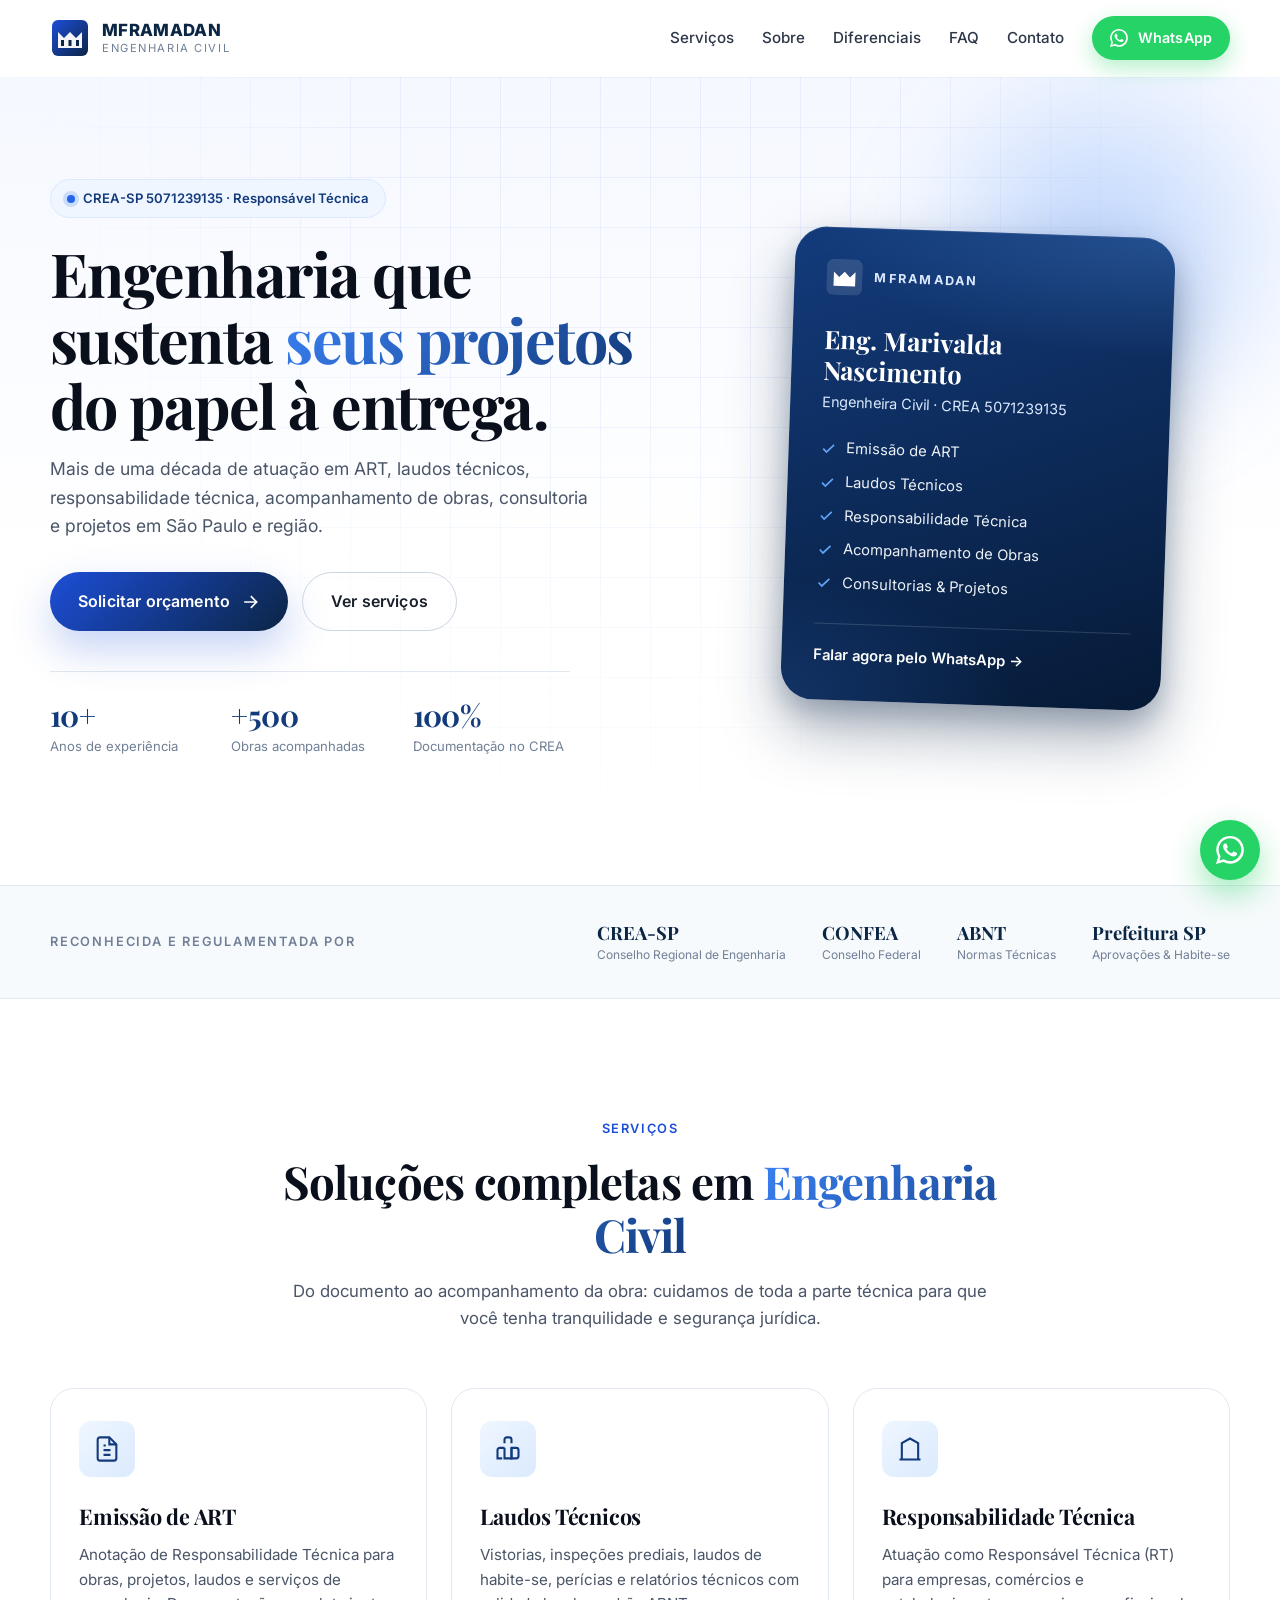
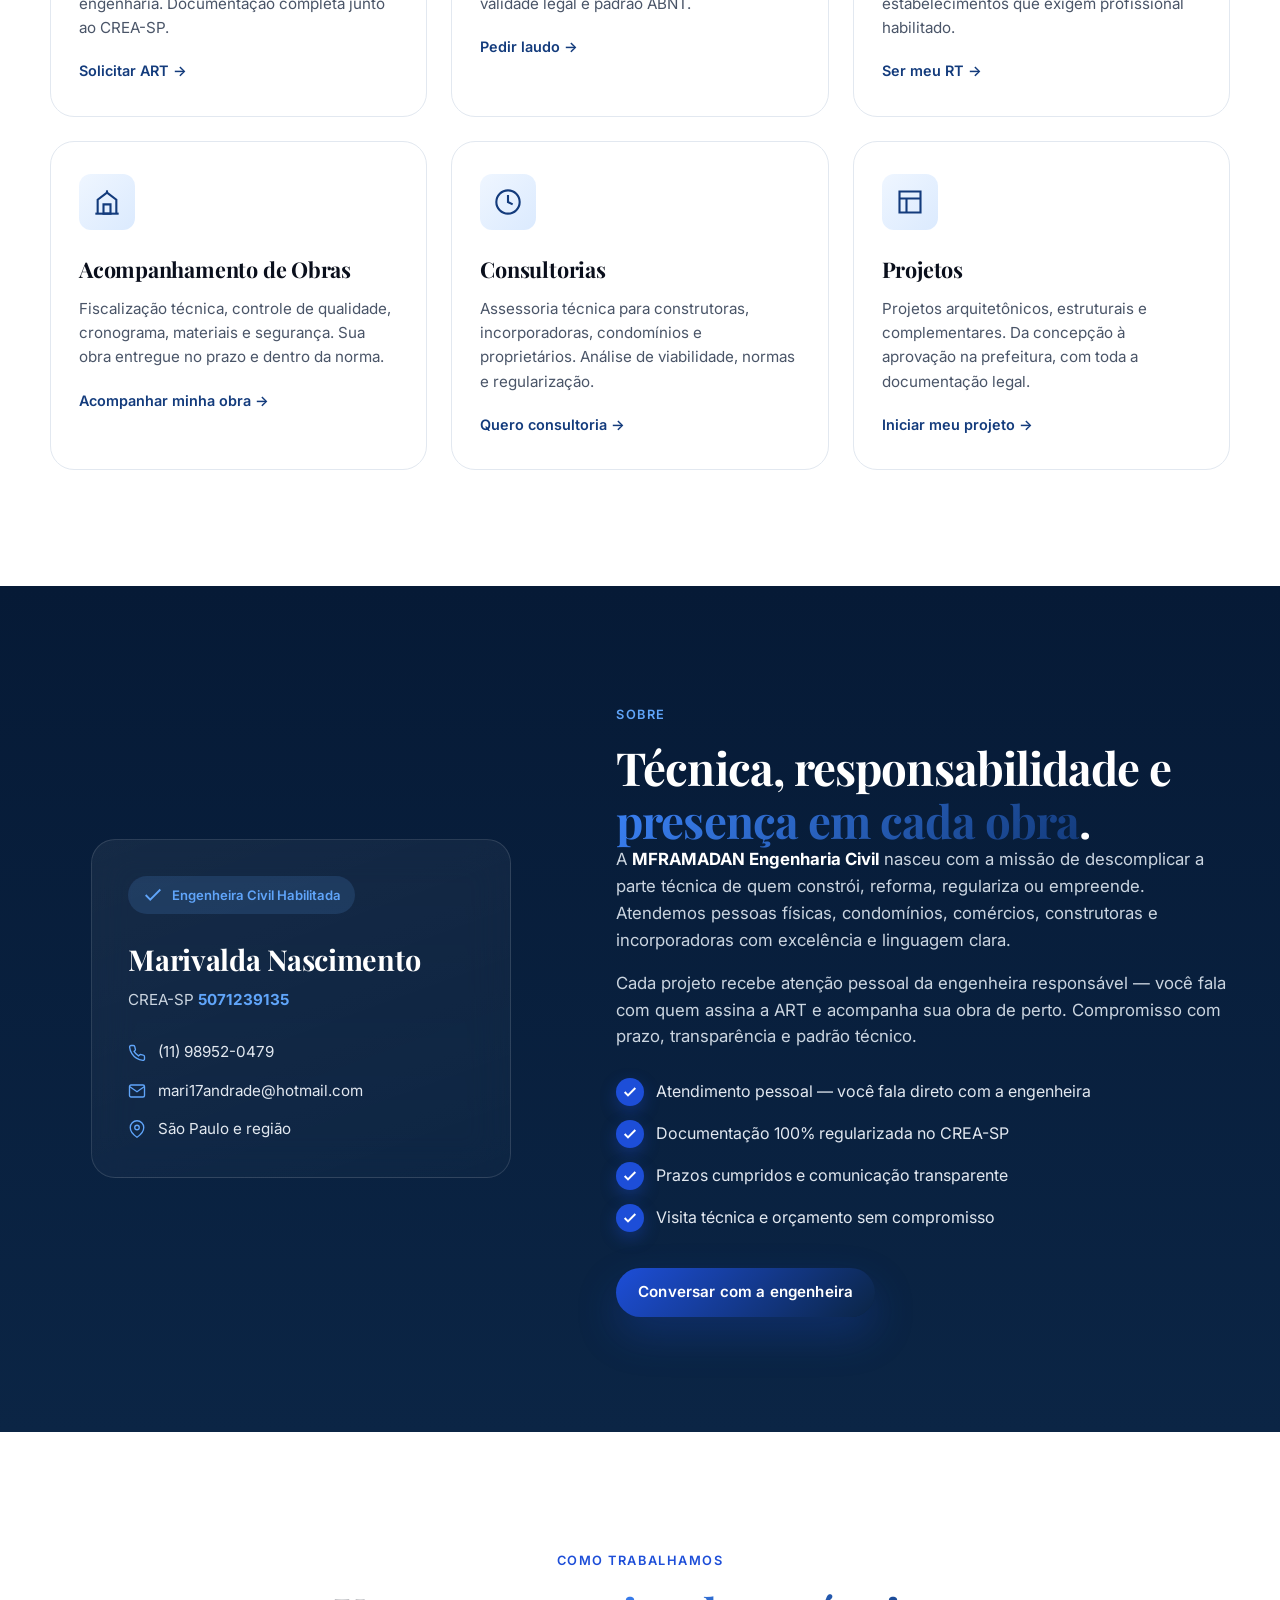
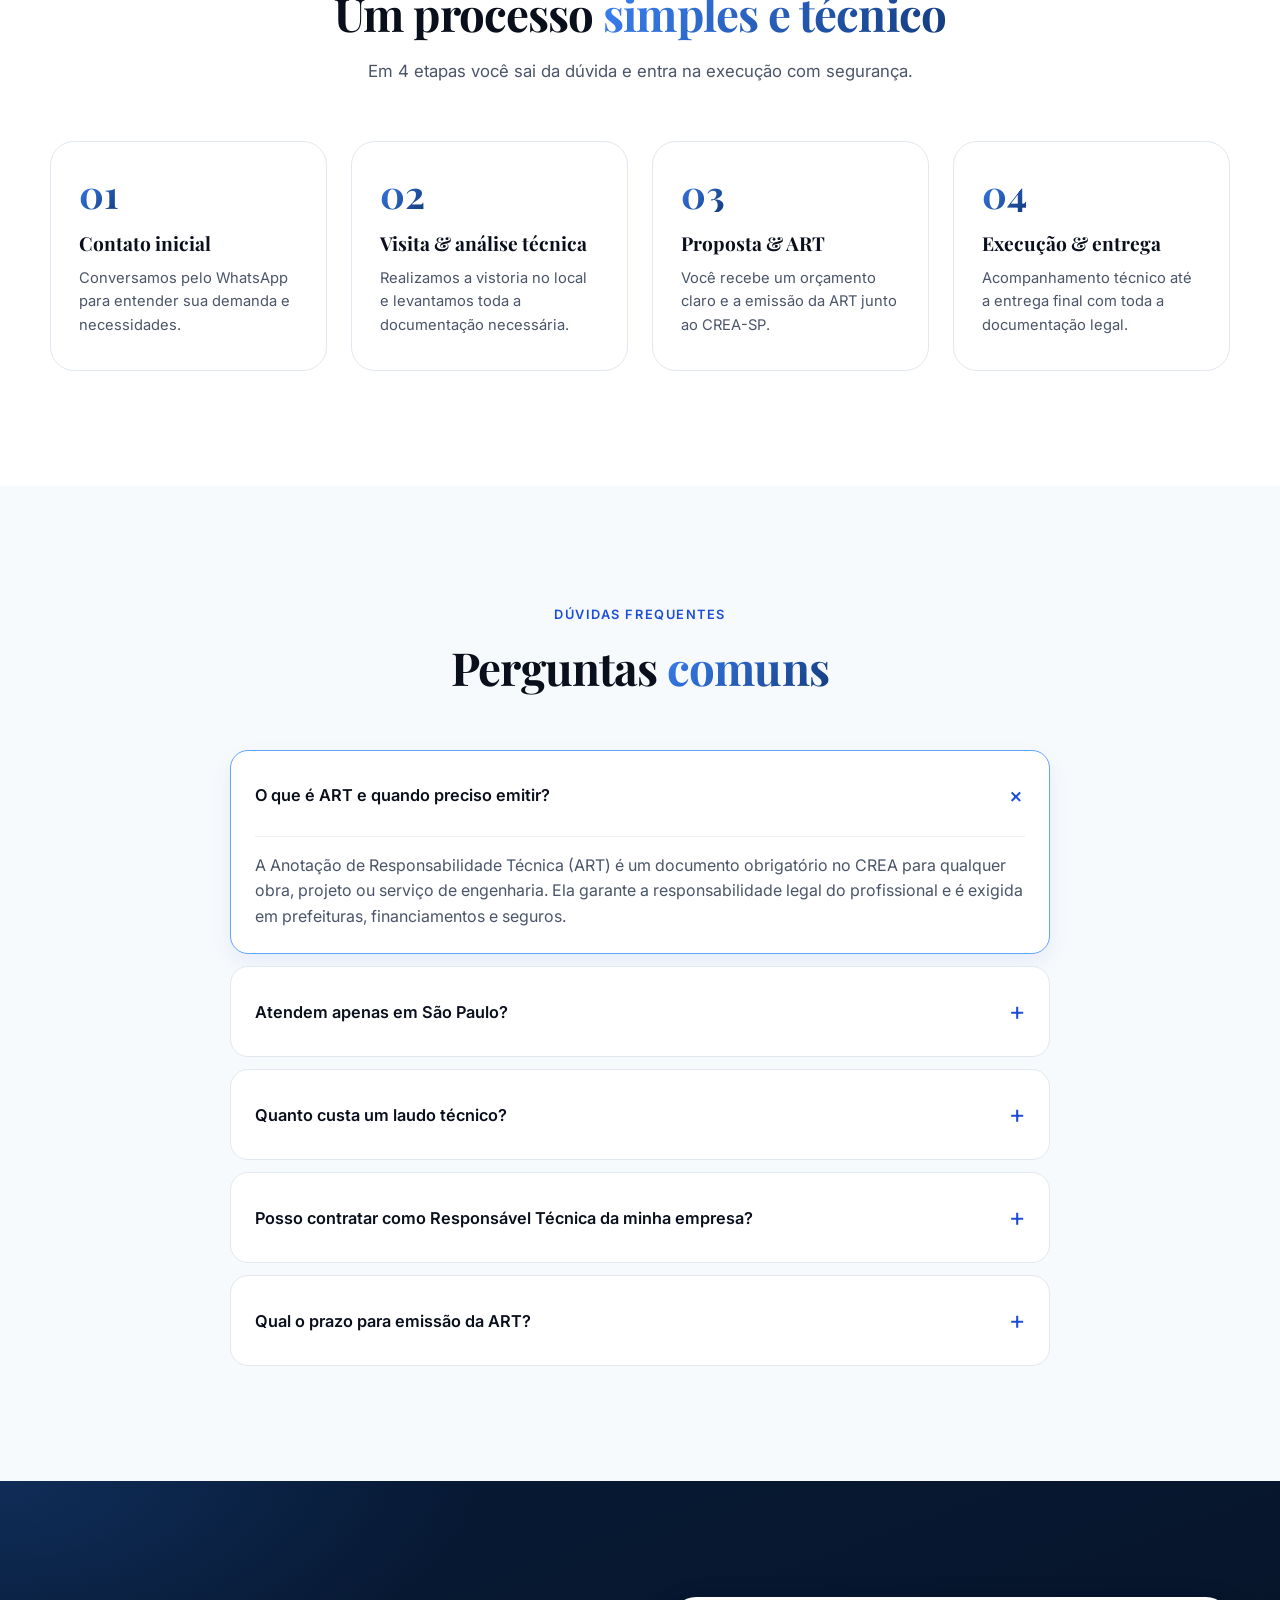
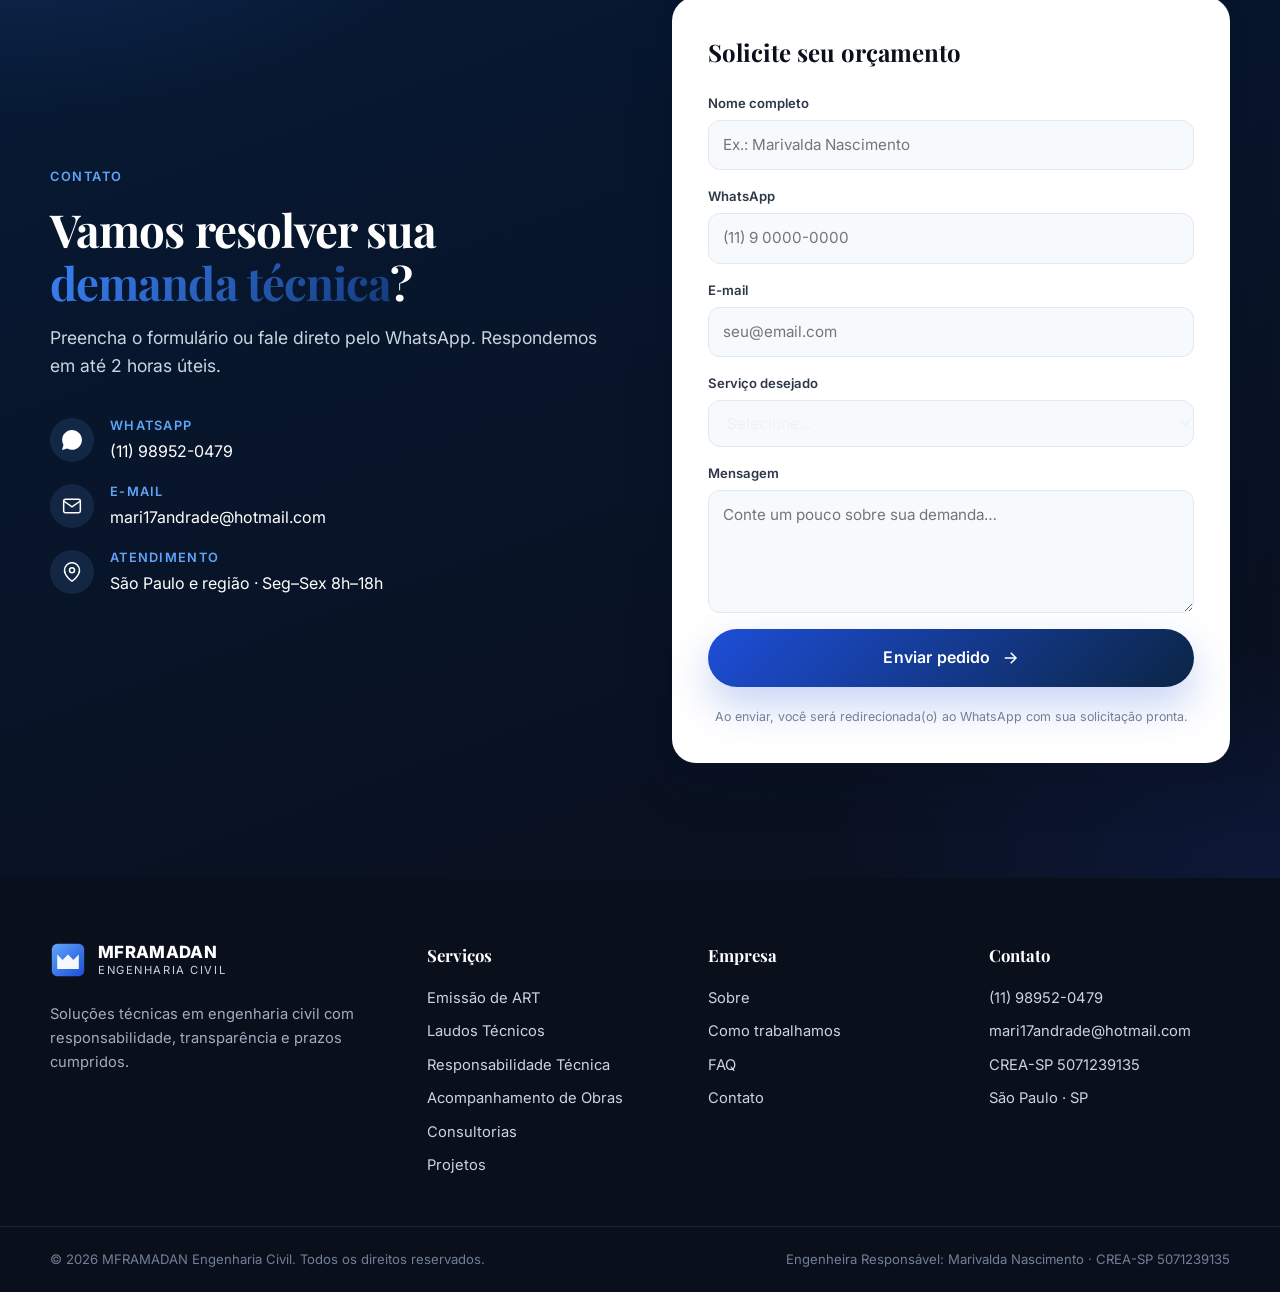
==== index.html @ 24914a8d "feat: landing page MFRAMADAN Engenharia Civil Landing page profissional one-page para Eng. Marivalda" ====
<!DOCTYPE html>
<html lang="pt-BR">
<head>
  <meta charset="UTF-8" />
  <meta name="viewport" content="width=device-width, initial-scale=1.0" />
  <meta name="theme-color" content="#0b2545" />
  <meta name="description" content="MFRAMADAN Engenharia Civil — Eng. Marivalda Nascimento (CREA 5071239135). ART, Laudos Técnicos, Responsabilidade Técnica, Acompanhamento de Obras, Consultorias e Projetos em São Paulo." />
  <meta name="keywords" content="engenharia civil, ART, laudo técnico, responsável técnico, acompanhamento de obras, consultoria, projetos, São Paulo" />
  <meta name="author" content="MFRAMADAN Engenharia Civil" />

  <!-- Open Graph -->
  <meta property="og:type" content="website" />
  <meta property="og:title" content="MFRAMADAN Engenharia Civil — Soluções técnicas para sua obra" />
  <meta property="og:description" content="ART, Laudos, Responsabilidade Técnica, Acompanhamento de Obras, Consultorias e Projetos. Mais de 10 anos de experiência." />
  <meta property="og:locale" content="pt_BR" />

  <title>MFRAMADAN Engenharia Civil — ART, Laudos e Projetos | Eng. Marivalda Nascimento</title>

  <link rel="preconnect" href="https://fonts.googleapis.com" />
  <link rel="preconnect" href="https://fonts.gstatic.com" crossorigin />
  <link href="https://fonts.googleapis.com/css2?family=Inter:wght@300;400;500;600;700;800&family=Playfair+Display:wght@600;700;800&display=swap" rel="stylesheet" />

  <link rel="stylesheet" href="css/styles.css" />
  <link rel="icon" type="image/svg+xml" href="assets/favicon.svg" />
</head>
<body>

  <!-- ====== HEADER ====== -->
  <header class="header" id="header">
    <div class="container header__inner">
      <a href="#home" class="logo" aria-label="MFRAMADAN Engenharia Civil">
        <svg class="logo__mark" width="40" height="40" viewBox="0 0 40 40" aria-hidden="true">
          <rect x="2" y="2" width="36" height="36" rx="6" fill="url(#g1)"/>
          <path d="M8 30 V14 L14 20 L20 14 L26 20 L32 14 V30 Z" fill="#fff" opacity=".95"/>
          <rect x="11" y="22" width="3" height="6" fill="#0b2545"/>
          <rect x="18.5" y="22" width="3" height="6" fill="#0b2545"/>
          <rect x="26" y="22" width="3" height="6" fill="#0b2545"/>
          <defs>
            <linearGradient id="g1" x1="0" y1="0" x2="1" y2="1">
              <stop offset="0%" stop-color="#1d4ed8"/>
              <stop offset="100%" stop-color="#0b2545"/>
            </linearGradient>
          </defs>
        </svg>
        <span class="logo__text">
          <strong>MFRAMADAN</strong>
          <small>Engenharia Civil</small>
        </span>
      </a>

      <nav class="nav" id="nav">
        <ul class="nav__list">
          <li><a href="#servicos">Serviços</a></li>
          <li><a href="#sobre">Sobre</a></li>
          <li><a href="#diferenciais">Diferenciais</a></li>
          <li><a href="#faq">FAQ</a></li>
          <li><a href="#contato">Contato</a></li>
        </ul>
        <a href="https://wa.me/5511989520479?text=Olá,%20vim%20pelo%20site%20e%20gostaria%20de%20um%20orçamento."
           target="_blank" rel="noopener" class="btn btn--primary nav__cta">
          <svg width="18" height="18" viewBox="0 0 24 24" fill="currentColor" aria-hidden="true"><path d="M20.52 3.48A11.93 11.93 0 0 0 12.04 0C5.5 0 .2 5.3.2 11.85a11.8 11.8 0 0 0 1.59 5.95L0 24l6.36-1.66a11.86 11.86 0 0 0 5.68 1.44h.01c6.55 0 11.85-5.3 11.85-11.85 0-3.17-1.23-6.15-3.38-8.45ZM12.05 21.5h-.01a9.66 9.66 0 0 1-4.93-1.36l-.35-.21-3.77.99 1.01-3.68-.23-.38a9.65 9.65 0 0 1-1.48-5.16c0-5.34 4.34-9.68 9.69-9.68 2.59 0 5.02 1.01 6.85 2.84a9.62 9.62 0 0 1 2.83 6.85c0 5.34-4.34 9.69-9.61 9.79Zm5.31-7.27c-.29-.15-1.72-.85-1.99-.95-.27-.1-.46-.15-.66.15s-.76.95-.93 1.15c-.17.2-.34.22-.63.07-.29-.15-1.23-.45-2.34-1.44-.86-.77-1.45-1.72-1.62-2.01-.17-.29-.02-.45.13-.6.13-.13.29-.34.44-.51.15-.17.2-.29.29-.49.1-.2.05-.37-.02-.52-.07-.15-.66-1.59-.9-2.18-.24-.57-.48-.5-.66-.51l-.56-.01c-.2 0-.52.07-.79.37-.27.29-1.03 1-1.03 2.45 0 1.44 1.06 2.83 1.21 3.03.15.2 2.08 3.18 5.04 4.46.7.3 1.25.48 1.68.62.71.22 1.35.19 1.86.12.57-.08 1.72-.7 1.96-1.38.24-.68.24-1.26.17-1.38-.07-.12-.27-.2-.56-.34Z"/></svg>
          WhatsApp
        </a>
      </nav>

      <button class="nav__toggle" id="navToggle" aria-label="Abrir menu" aria-expanded="false">
        <span></span><span></span><span></span>
      </button>
    </div>
  </header>

  <!-- ====== HERO ====== -->
  <section class="hero" id="home">
    <div class="hero__bg" aria-hidden="true">
      <div class="hero__grid"></div>
      <div class="hero__glow"></div>
    </div>
    <div class="container hero__inner">
      <div class="hero__content reveal">
        <span class="badge">
          <span class="badge__dot"></span>
          CREA-SP 5071239135 · Responsável Técnica
        </span>
        <h1 class="hero__title">
          Engenharia que sustenta <span class="text-gradient">seus projetos</span> do papel à entrega.
        </h1>
        <p class="hero__subtitle">
          Mais de uma década de atuação em ART, laudos técnicos, responsabilidade técnica,
          acompanhamento de obras, consultoria e projetos em São Paulo e região.
        </p>

        <div class="hero__cta">
          <a href="#contato" class="btn btn--primary btn--lg">
            Solicitar orçamento
            <svg width="20" height="20" viewBox="0 0 24 24" fill="none" stroke="currentColor" stroke-width="2" aria-hidden="true"><path d="M5 12h14M13 5l7 7-7 7"/></svg>
          </a>
          <a href="#servicos" class="btn btn--ghost btn--lg">Ver serviços</a>
        </div>

        <ul class="hero__stats">
          <li>
            <strong>10+</strong>
            <span>Anos de experiência</span>
          </li>
          <li>
            <strong>+500</strong>
            <span>Obras acompanhadas</span>
          </li>
          <li>
            <strong>100%</strong>
            <span>Documentação no CREA</span>
          </li>
        </ul>
      </div>

      <aside class="hero__card reveal">
        <div class="card-3d">
          <div class="card-3d__top">
            <svg width="36" height="36" viewBox="0 0 40 40" aria-hidden="true">
              <rect width="40" height="40" rx="8" fill="#fff" opacity=".12"/>
              <path d="M8 30 V14 L14 20 L20 14 L26 20 L32 14 V30 Z" fill="#fff"/>
            </svg>
            <span>MFRAMADAN</span>
          </div>
          <h3>Eng. Marivalda Nascimento</h3>
          <p class="card-3d__role">Engenheira Civil · CREA 5071239135</p>

          <ul class="card-3d__list">
            <li><svg width="16" height="16" viewBox="0 0 24 24" fill="none" stroke="currentColor" stroke-width="2.5"><path d="M20 6 9 17l-5-5"/></svg> Emissão de ART</li>
            <li><svg width="16" height="16" viewBox="0 0 24 24" fill="none" stroke="currentColor" stroke-width="2.5"><path d="M20 6 9 17l-5-5"/></svg> Laudos Técnicos</li>
            <li><svg width="16" height="16" viewBox="0 0 24 24" fill="none" stroke="currentColor" stroke-width="2.5"><path d="M20 6 9 17l-5-5"/></svg> Responsabilidade Técnica</li>
            <li><svg width="16" height="16" viewBox="0 0 24 24" fill="none" stroke="currentColor" stroke-width="2.5"><path d="M20 6 9 17l-5-5"/></svg> Acompanhamento de Obras</li>
            <li><svg width="16" height="16" viewBox="0 0 24 24" fill="none" stroke="currentColor" stroke-width="2.5"><path d="M20 6 9 17l-5-5"/></svg> Consultorias & Projetos</li>
          </ul>

          <a href="https://wa.me/5511989520479?text=Olá,%20vim%20pelo%20site%20e%20gostaria%20de%20um%20orçamento."
             target="_blank" rel="noopener" class="card-3d__cta">
            Falar agora pelo WhatsApp →
          </a>
        </div>
      </aside>
    </div>
  </section>

  <!-- ====== TRUSTBAR ====== -->
  <section class="trustbar">
    <div class="container trustbar__inner">
      <p class="trustbar__label">Reconhecida e regulamentada por</p>
      <ul class="trustbar__list">
        <li><strong>CREA-SP</strong><span>Conselho Regional de Engenharia</span></li>
        <li><strong>CONFEA</strong><span>Conselho Federal</span></li>
        <li><strong>ABNT</strong><span>Normas Técnicas</span></li>
        <li><strong>Prefeitura SP</strong><span>Aprovações & Habite-se</span></li>
      </ul>
    </div>
  </section>

  <!-- ====== SERVIÇOS ====== -->
  <section class="section" id="servicos">
    <div class="container">
      <header class="section__head reveal">
        <span class="eyebrow">Serviços</span>
        <h2 class="section__title">Soluções completas em <span class="text-gradient">Engenharia Civil</span></h2>
        <p class="section__lead">
          Do documento ao acompanhamento da obra: cuidamos de toda a parte técnica
          para que você tenha tranquilidade e segurança jurídica.
        </p>
      </header>

      <div class="services">

        <article class="service reveal">
          <div class="service__icon">
            <svg width="28" height="28" viewBox="0 0 24 24" fill="none" stroke="currentColor" stroke-width="1.8">
              <path d="M14 2H6a2 2 0 0 0-2 2v16a2 2 0 0 0 2 2h12a2 2 0 0 0 2-2V8z"/>
              <path d="M14 2v6h6"/>
              <path d="M9 13h6M9 17h6M9 9h2"/>
            </svg>
          </div>
          <h3>Emissão de ART</h3>
          <p>Anotação de Responsabilidade Técnica para obras, projetos, laudos e serviços de engenharia. Documentação completa junto ao CREA-SP.</p>
          <a href="#contato" class="service__link">Solicitar ART →</a>
        </article>

        <article class="service reveal">
          <div class="service__icon">
            <svg width="28" height="28" viewBox="0 0 24 24" fill="none" stroke="currentColor" stroke-width="1.8">
              <path d="M9 11H5a2 2 0 0 0-2 2v7h4"/>
              <path d="M19 11h-4v9h4a2 2 0 0 0 2-2v-5a2 2 0 0 0-2-2Z"/>
              <path d="M9 7V4a2 2 0 0 1 2-2h2a2 2 0 0 1 2 2v3"/>
              <path d="M9 11v9h6v-9"/>
            </svg>
          </div>
          <h3>Laudos Técnicos</h3>
          <p>Vistorias, inspeções prediais, laudos de habite-se, perícias e relatórios técnicos com validade legal e padrão ABNT.</p>
          <a href="#contato" class="service__link">Pedir laudo →</a>
        </article>

        <article class="service reveal">
          <div class="service__icon">
            <svg width="28" height="28" viewBox="0 0 24 24" fill="none" stroke="currentColor" stroke-width="1.8">
              <path d="M3 21h18"/>
              <path d="M5 21V7l7-4 7 4v14"/>
              <path d="M9 9h.01M15 9h.01M9 13h.01M15 13h.01M9 17h.01M15 17h.01"/>
            </svg>
          </div>
          <h3>Responsabilidade Técnica</h3>
          <p>Atuação como Responsável Técnica (RT) para empresas, comércios e estabelecimentos que exigem profissional habilitado.</p>
          <a href="#contato" class="service__link">Ser meu RT →</a>
        </article>

        <article class="service reveal">
          <div class="service__icon">
            <svg width="28" height="28" viewBox="0 0 24 24" fill="none" stroke="currentColor" stroke-width="1.8">
              <path d="M2 22h20"/>
              <path d="M4 22V10l8-6 8 6v12"/>
              <path d="M9 14h6v8H9z"/>
              <path d="M12 4V2"/>
            </svg>
          </div>
          <h3>Acompanhamento de Obras</h3>
          <p>Fiscalização técnica, controle de qualidade, cronograma, materiais e segurança. Sua obra entregue no prazo e dentro da norma.</p>
          <a href="#contato" class="service__link">Acompanhar minha obra →</a>
        </article>

        <article class="service reveal">
          <div class="service__icon">
            <svg width="28" height="28" viewBox="0 0 24 24" fill="none" stroke="currentColor" stroke-width="1.8">
              <circle cx="12" cy="12" r="10"/>
              <path d="M12 6v6l4 2"/>
            </svg>
          </div>
          <h3>Consultorias</h3>
          <p>Assessoria técnica para construtoras, incorporadoras, condomínios e proprietários. Análise de viabilidade, normas e regularização.</p>
          <a href="#contato" class="service__link">Quero consultoria →</a>
        </article>

        <article class="service reveal">
          <div class="service__icon">
            <svg width="28" height="28" viewBox="0 0 24 24" fill="none" stroke="currentColor" stroke-width="1.8">
              <path d="M3 3h18v18H3z"/>
              <path d="M3 9h18M9 21V9"/>
            </svg>
          </div>
          <h3>Projetos</h3>
          <p>Projetos arquitetônicos, estruturais e complementares. Da concepção à aprovação na prefeitura, com toda a documentação legal.</p>
          <a href="#contato" class="service__link">Iniciar meu projeto →</a>
        </article>

      </div>
    </div>
  </section>

  <!-- ====== SOBRE ====== -->
  <section class="section section--dark" id="sobre">
    <div class="container about">
      <div class="about__media reveal">
        <div class="about__card">
          <div class="about__badge">
            <svg width="22" height="22" viewBox="0 0 24 24" fill="none" stroke="currentColor" stroke-width="2"><path d="M20 6 9 17l-5-5"/></svg>
            Engenheira Civil Habilitada
          </div>
          <h3 class="about__name">Marivalda Nascimento</h3>
          <p class="about__crea">CREA-SP <strong>5071239135</strong></p>
          <ul class="about__contact">
            <li>
              <svg width="18" height="18" viewBox="0 0 24 24" fill="none" stroke="currentColor" stroke-width="1.8"><path d="M22 16.92v3a2 2 0 0 1-2.18 2 19.79 19.79 0 0 1-8.63-3.07 19.5 19.5 0 0 1-6-6 19.79 19.79 0 0 1-3.07-8.67A2 2 0 0 1 4.11 2h3a2 2 0 0 1 2 1.72c.13.96.36 1.9.7 2.81a2 2 0 0 1-.45 2.11L8.09 9.91a16 16 0 0 0 6 6l1.27-1.27a2 2 0 0 1 2.11-.45c.91.34 1.85.57 2.81.7A2 2 0 0 1 22 16.92Z"/></svg>
              (11) 98952-0479
            </li>
            <li>
              <svg width="18" height="18" viewBox="0 0 24 24" fill="none" stroke="currentColor" stroke-width="1.8"><path d="M4 4h16c1.1 0 2 .9 2 2v12c0 1.1-.9 2-2 2H4c-1.1 0-2-.9-2-2V6c0-1.1.9-2 2-2Z"/><path d="m22 6-10 7L2 6"/></svg>
              mari17andrade@hotmail.com
            </li>
            <li>
              <svg width="18" height="18" viewBox="0 0 24 24" fill="none" stroke="currentColor" stroke-width="1.8"><path d="M21 10c0 7-9 13-9 13s-9-6-9-13a9 9 0 0 1 18 0Z"/><circle cx="12" cy="10" r="3"/></svg>
              São Paulo e região
            </li>
          </ul>
        </div>
      </div>

      <div class="about__content reveal">
        <span class="eyebrow eyebrow--light">Sobre</span>
        <h2 class="section__title section__title--light">
          Técnica, responsabilidade e <span class="text-gradient">presença em cada obra</span>.
        </h2>
        <p>
          A <strong>MFRAMADAN Engenharia Civil</strong> nasceu com a missão de descomplicar a parte técnica
          de quem constrói, reforma, regulariza ou empreende. Atendemos pessoas físicas, condomínios,
          comércios, construtoras e incorporadoras com excelência e linguagem clara.
        </p>
        <p>
          Cada projeto recebe atenção pessoal da engenheira responsável — você fala com quem assina a ART
          e acompanha sua obra de perto. Compromisso com prazo, transparência e padrão técnico.
        </p>

        <ul class="about__benefits">
          <li>
            <span class="check">
              <svg width="16" height="16" viewBox="0 0 24 24" fill="none" stroke="currentColor" stroke-width="3"><path d="M20 6 9 17l-5-5"/></svg>
            </span>
            Atendimento pessoal — você fala direto com a engenheira
          </li>
          <li>
            <span class="check">
              <svg width="16" height="16" viewBox="0 0 24 24" fill="none" stroke="currentColor" stroke-width="3"><path d="M20 6 9 17l-5-5"/></svg>
            </span>
            Documentação 100% regularizada no CREA-SP
          </li>
          <li>
            <span class="check">
              <svg width="16" height="16" viewBox="0 0 24 24" fill="none" stroke="currentColor" stroke-width="3"><path d="M20 6 9 17l-5-5"/></svg>
            </span>
            Prazos cumpridos e comunicação transparente
          </li>
          <li>
            <span class="check">
              <svg width="16" height="16" viewBox="0 0 24 24" fill="none" stroke="currentColor" stroke-width="3"><path d="M20 6 9 17l-5-5"/></svg>
            </span>
            Visita técnica e orçamento sem compromisso
          </li>
        </ul>

        <a href="#contato" class="btn btn--primary">Conversar com a engenheira</a>
      </div>
    </div>
  </section>

  <!-- ====== DIFERENCIAIS / PROCESSO ====== -->
  <section class="section" id="diferenciais">
    <div class="container">
      <header class="section__head reveal">
        <span class="eyebrow">Como trabalhamos</span>
        <h2 class="section__title">Um processo <span class="text-gradient">simples e técnico</span></h2>
        <p class="section__lead">Em 4 etapas você sai da dúvida e entra na execução com segurança.</p>
      </header>

      <ol class="process">
        <li class="process__item reveal">
          <span class="process__num">01</span>
          <h3>Contato inicial</h3>
          <p>Conversamos pelo WhatsApp para entender sua demanda e necessidades.</p>
        </li>
        <li class="process__item reveal">
          <span class="process__num">02</span>
          <h3>Visita & análise técnica</h3>
          <p>Realizamos a vistoria no local e levantamos toda a documentação necessária.</p>
        </li>
        <li class="process__item reveal">
          <span class="process__num">03</span>
          <h3>Proposta & ART</h3>
          <p>Você recebe um orçamento claro e a emissão da ART junto ao CREA-SP.</p>
        </li>
        <li class="process__item reveal">
          <span class="process__num">04</span>
          <h3>Execução & entrega</h3>
          <p>Acompanhamento técnico até a entrega final com toda a documentação legal.</p>
        </li>
      </ol>
    </div>
  </section>

  <!-- ====== FAQ ====== -->
  <section class="section section--soft" id="faq">
    <div class="container faq-wrap">
      <header class="section__head reveal">
        <span class="eyebrow">Dúvidas frequentes</span>
        <h2 class="section__title">Perguntas <span class="text-gradient">comuns</span></h2>
      </header>

      <div class="faq">
        <details class="faq__item reveal" open>
          <summary>O que é ART e quando preciso emitir?</summary>
          <p>A Anotação de Responsabilidade Técnica (ART) é um documento obrigatório no CREA para qualquer obra, projeto ou serviço de engenharia. Ela garante a responsabilidade legal do profissional e é exigida em prefeituras, financiamentos e seguros.</p>
        </details>
        <details class="faq__item reveal">
          <summary>Atendem apenas em São Paulo?</summary>
          <p>Nosso atendimento principal é em São Paulo e região metropolitana, mas avaliamos demandas em outras cidades do estado. Consulte pelo WhatsApp.</p>
        </details>
        <details class="faq__item reveal">
          <summary>Quanto custa um laudo técnico?</summary>
          <p>O valor varia conforme o tipo de laudo, o imóvel e a urgência. Fazemos visita técnica e enviamos orçamento personalizado sem compromisso.</p>
        </details>
        <details class="faq__item reveal">
          <summary>Posso contratar como Responsável Técnica da minha empresa?</summary>
          <p>Sim. Atuamos como RT para empresas dos ramos exigidos pelo CREA-SP (construção, comércio, manutenção). Entre em contato para verificarmos a compatibilidade com sua atividade.</p>
        </details>
        <details class="faq__item reveal">
          <summary>Qual o prazo para emissão da ART?</summary>
          <p>Após a análise técnica e o aceite da proposta, a ART é emitida normalmente em até 48h úteis.</p>
        </details>
      </div>
    </div>
  </section>

  <!-- ====== CTA / CONTATO ====== -->
  <section class="section section--cta" id="contato">
    <div class="container cta">
      <div class="cta__content reveal">
        <span class="eyebrow eyebrow--light">Contato</span>
        <h2 class="section__title section__title--light">
          Vamos resolver sua <span class="text-gradient">demanda técnica</span>?
        </h2>
        <p class="cta__lead">
          Preencha o formulário ou fale direto pelo WhatsApp. Respondemos em até 2 horas úteis.
        </p>

        <ul class="cta__channels">
          <li>
            <span class="cta__ic"><svg width="20" height="20" viewBox="0 0 24 24" fill="currentColor"><path d="M20.52 3.48A11.93 11.93 0 0 0 12.04 0C5.5 0 .2 5.3.2 11.85a11.8 11.8 0 0 0 1.59 5.95L0 24l6.36-1.66a11.86 11.86 0 0 0 5.68 1.44h.01c6.55 0 11.85-5.3 11.85-11.85 0-3.17-1.23-6.15-3.38-8.45Z"/></svg></span>
            <div><strong>WhatsApp</strong><a href="https://wa.me/5511989520479" target="_blank" rel="noopener">(11) 98952-0479</a></div>
          </li>
          <li>
            <span class="cta__ic"><svg width="20" height="20" viewBox="0 0 24 24" fill="none" stroke="currentColor" stroke-width="1.8"><path d="M4 4h16c1.1 0 2 .9 2 2v12c0 1.1-.9 2-2 2H4c-1.1 0-2-.9-2-2V6c0-1.1.9-2 2-2Z"/><path d="m22 6-10 7L2 6"/></svg></span>
            <div><strong>E-mail</strong><a href="mailto:mari17andrade@hotmail.com">mari17andrade@hotmail.com</a></div>
          </li>
          <li>
            <span class="cta__ic"><svg width="20" height="20" viewBox="0 0 24 24" fill="none" stroke="currentColor" stroke-width="1.8"><path d="M21 10c0 7-9 13-9 13s-9-6-9-13a9 9 0 0 1 18 0Z"/><circle cx="12" cy="10" r="3"/></svg></span>
            <div><strong>Atendimento</strong><span>São Paulo e região · Seg–Sex 8h–18h</span></div>
          </li>
        </ul>
      </div>

      <form class="cta__form reveal" id="contactForm" novalidate>
        <h3>Solicite seu orçamento</h3>

        <label>
          <span>Nome completo</span>
          <input type="text" name="nome" required placeholder="Ex.: Marivalda Nascimento" />
        </label>

        <label>
          <span>WhatsApp</span>
          <input type="tel" name="whatsapp" required placeholder="(11) 9 0000-0000" />
        </label>

        <label>
          <span>E-mail</span>
          <input type="email" name="email" placeholder="seu@email.com" />
        </label>

        <label>
          <span>Serviço desejado</span>
          <select name="servico" required>
            <option value="">Selecione…</option>
            <option>Emissão de ART</option>
            <option>Laudo Técnico</option>
            <option>Responsabilidade Técnica</option>
            <option>Acompanhamento de Obra</option>
            <option>Consultoria</option>
            <option>Projeto</option>
            <option>Outro</option>
          </select>
        </label>

        <label class="full">
          <span>Mensagem</span>
          <textarea name="mensagem" rows="4" placeholder="Conte um pouco sobre sua demanda…"></textarea>
        </label>

        <button type="submit" class="btn btn--primary btn--lg btn--block">
          Enviar pedido
          <svg width="18" height="18" viewBox="0 0 24 24" fill="none" stroke="currentColor" stroke-width="2"><path d="M5 12h14M13 5l7 7-7 7"/></svg>
        </button>
        <p class="cta__form-note">Ao enviar, você será redirecionada(o) ao WhatsApp com sua solicitação pronta.</p>
      </form>
    </div>
  </section>

  <!-- ====== FOOTER ====== -->
  <footer class="footer">
    <div class="container footer__inner">
      <div class="footer__brand">
        <a href="#home" class="logo logo--light">
          <svg class="logo__mark" width="36" height="36" viewBox="0 0 40 40" aria-hidden="true">
            <rect x="2" y="2" width="36" height="36" rx="6" fill="url(#g2)"/>
            <path d="M8 30 V14 L14 20 L20 14 L26 20 L32 14 V30 Z" fill="#fff" opacity=".95"/>
            <defs>
              <linearGradient id="g2" x1="0" y1="0" x2="1" y2="1">
                <stop offset="0%" stop-color="#60a5fa"/>
                <stop offset="100%" stop-color="#1d4ed8"/>
              </linearGradient>
            </defs>
          </svg>
          <span class="logo__text">
            <strong>MFRAMADAN</strong>
            <small>Engenharia Civil</small>
          </span>
        </a>
        <p>Soluções técnicas em engenharia civil com responsabilidade, transparência e prazos cumpridos.</p>
      </div>

      <div class="footer__col">
        <h4>Serviços</h4>
        <ul>
          <li><a href="#servicos">Emissão de ART</a></li>
          <li><a href="#servicos">Laudos Técnicos</a></li>
          <li><a href="#servicos">Responsabilidade Técnica</a></li>
          <li><a href="#servicos">Acompanhamento de Obras</a></li>
          <li><a href="#servicos">Consultorias</a></li>
          <li><a href="#servicos">Projetos</a></li>
        </ul>
      </div>

      <div class="footer__col">
        <h4>Empresa</h4>
        <ul>
          <li><a href="#sobre">Sobre</a></li>
          <li><a href="#diferenciais">Como trabalhamos</a></li>
          <li><a href="#faq">FAQ</a></li>
          <li><a href="#contato">Contato</a></li>
        </ul>
      </div>

      <div class="footer__col">
        <h4>Contato</h4>
        <ul>
          <li><a href="https://wa.me/5511989520479" target="_blank" rel="noopener">(11) 98952-0479</a></li>
          <li><a href="mailto:mari17andrade@hotmail.com">mari17andrade@hotmail.com</a></li>
          <li>CREA-SP 5071239135</li>
          <li>São Paulo · SP</li>
        </ul>
      </div>
    </div>
    <div class="footer__bottom">
      <div class="container">
        <p>© <span id="year"></span> MFRAMADAN Engenharia Civil. Todos os direitos reservados.</p>
        <p>Engenheira Responsável: Marivalda Nascimento · CREA-SP 5071239135</p>
      </div>
    </div>
  </footer>

  <!-- WhatsApp floating -->
  <a href="https://wa.me/5511989520479?text=Olá,%20vim%20pelo%20site%20da%20MFRAMADAN%20e%20gostaria%20de%20um%20orçamento."
     class="wa-float" target="_blank" rel="noopener" aria-label="Falar no WhatsApp">
    <svg width="28" height="28" viewBox="0 0 24 24" fill="currentColor" aria-hidden="true"><path d="M20.52 3.48A11.93 11.93 0 0 0 12.04 0C5.5 0 .2 5.3.2 11.85a11.8 11.8 0 0 0 1.59 5.95L0 24l6.36-1.66a11.86 11.86 0 0 0 5.68 1.44h.01c6.55 0 11.85-5.3 11.85-11.85 0-3.17-1.23-6.15-3.38-8.45ZM12.05 21.5h-.01a9.66 9.66 0 0 1-4.93-1.36l-.35-.21-3.77.99 1.01-3.68-.23-.38a9.65 9.65 0 0 1-1.48-5.16c0-5.34 4.34-9.68 9.69-9.68 2.59 0 5.02 1.01 6.85 2.84a9.62 9.62 0 0 1 2.83 6.85c0 5.34-4.34 9.69-9.61 9.79Zm5.31-7.27c-.29-.15-1.72-.85-1.99-.95-.27-.1-.46-.15-.66.15s-.76.95-.93 1.15c-.17.2-.34.22-.63.07-.29-.15-1.23-.45-2.34-1.44-.86-.77-1.45-1.72-1.62-2.01-.17-.29-.02-.45.13-.6.13-.13.29-.34.44-.51.15-.17.2-.29.29-.49.1-.2.05-.37-.02-.52-.07-.15-.66-1.59-.9-2.18-.24-.57-.48-.5-.66-.51l-.56-.01c-.2 0-.52.07-.79.37-.27.29-1.03 1-1.03 2.45 0 1.44 1.06 2.83 1.21 3.03.15.2 2.08 3.18 5.04 4.46.7.3 1.25.48 1.68.62.71.22 1.35.19 1.86.12.57-.08 1.72-.7 1.96-1.38.24-.68.24-1.26.17-1.38-.07-.12-.27-.2-.56-.34Z"/></svg>
  </a>

  <script src="js/main.js"></script>
</body>
</html>
---- css/styles.css ----
/* =========================================================
   MFRAMADAN Engenharia Civil — Design System
   Paleta: Azul corporativo + Cinzas neutros
   ========================================================= */

:root {
  /* Brand */
  --brand-900: #061a36;
  --brand-800: #0b2545;
  --brand-700: #133b7c;
  --brand-600: #1d4ed8;
  --brand-500: #2563eb;
  --brand-400: #3b82f6;
  --brand-300: #60a5fa;
  --brand-100: #dbeafe;
  --brand-50:  #eff6ff;

  /* Neutrals */
  --ink-900: #0a0f1c;
  --ink-800: #1a202c;
  --ink-700: #2d3748;
  --ink-600: #4a5568;
  --ink-500: #718096;
  --ink-400: #a0aec0;
  --ink-300: #cbd5e0;
  --ink-200: #e2e8f0;
  --ink-100: #edf2f7;
  --ink-50:  #f7fafc;

  --white: #ffffff;
  --bg:    #ffffff;

  /* Semantic */
  --success: #16a34a;
  --whatsapp: #25d366;

  /* Typography */
  --font-sans: 'Inter', system-ui, -apple-system, "Segoe UI", Roboto, "Helvetica Neue", Arial, sans-serif;
  --font-display: 'Playfair Display', Georgia, serif;

  /* Radii */
  --r-sm: 8px;
  --r-md: 12px;
  --r-lg: 18px;
  --r-xl: 24px;
  --r-2xl: 32px;
  --r-full: 999px;

  /* Shadows */
  --shadow-sm: 0 1px 2px rgba(15, 23, 42, .05), 0 1px 1px rgba(15, 23, 42, .04);
  --shadow-md: 0 6px 18px rgba(15, 23, 42, .08), 0 2px 4px rgba(15, 23, 42, .05);
  --shadow-lg: 0 24px 50px rgba(15, 23, 42, .14), 0 6px 16px rgba(15, 23, 42, .08);
  --shadow-blue: 0 18px 40px rgba(29, 78, 216, .25);

  /* Spacing */
  --container: 1180px;
  --section-y: clamp(64px, 9vw, 120px);

  /* Transitions */
  --t-fast: 150ms ease;
  --t-base: 250ms cubic-bezier(.2,.7,.2,1);
}

/* ====== Reset ====== */
*, *::before, *::after { box-sizing: border-box; }
* { margin: 0; padding: 0; }
html { scroll-behavior: smooth; -webkit-text-size-adjust: 100%; }
body {
  font-family: var(--font-sans);
  font-size: 16px;
  line-height: 1.6;
  color: var(--ink-800);
  background: var(--bg);
  -webkit-font-smoothing: antialiased;
  text-rendering: optimizeLegibility;
  overflow-x: hidden;
}
img, svg { display: block; max-width: 100%; }
a { color: inherit; text-decoration: none; transition: color var(--t-fast); }
button { font: inherit; cursor: pointer; border: 0; background: none; color: inherit; }
ul, ol { list-style: none; }
input, select, textarea { font: inherit; color: inherit; }

/* ====== Helpers ====== */
.container {
  width: min(100% - 40px, var(--container));
  margin: 0 auto;
}

.text-gradient {
  background: linear-gradient(135deg, var(--brand-400) 0%, var(--brand-700) 100%);
  -webkit-background-clip: text;
  background-clip: text;
  color: transparent;
}

.eyebrow {
  display: inline-block;
  font-size: .8rem;
  font-weight: 600;
  letter-spacing: .12em;
  text-transform: uppercase;
  color: var(--brand-600);
  margin-bottom: 16px;
}
.eyebrow--light { color: var(--brand-300); }

.section { padding: var(--section-y) 0; position: relative; }
.section--dark {
  background: linear-gradient(180deg, var(--brand-900) 0%, var(--brand-800) 100%);
  color: var(--ink-100);
}
.section--soft { background: var(--ink-50); }
.section--cta {
  background:
    radial-gradient(800px 400px at 0% 0%, rgba(59,130,246,.18), transparent 60%),
    radial-gradient(800px 400px at 100% 100%, rgba(29,78,216,.15), transparent 60%),
    linear-gradient(160deg, var(--brand-900), var(--ink-900));
  color: var(--ink-100);
}

.section__head {
  text-align: center;
  max-width: 720px;
  margin: 0 auto 56px;
}
.section__title {
  font-family: var(--font-display);
  font-weight: 700;
  font-size: clamp(1.9rem, 4vw, 2.85rem);
  line-height: 1.15;
  color: var(--ink-900);
  letter-spacing: -.02em;
}
.section__title--light { color: var(--white); }
.section__lead {
  margin-top: 18px;
  color: var(--ink-600);
  font-size: 1.05rem;
}
.section--dark .section__lead,
.section--cta .section__lead { color: var(--ink-300); }

/* ====== Buttons ====== */
.btn {
  display: inline-flex;
  align-items: center;
  justify-content: center;
  gap: 10px;
  padding: 12px 22px;
  border-radius: var(--r-full);
  font-weight: 600;
  font-size: .95rem;
  letter-spacing: .01em;
  transition: transform var(--t-fast), box-shadow var(--t-base), background var(--t-base), color var(--t-base);
  white-space: nowrap;
  cursor: pointer;
}
.btn--lg { padding: 16px 28px; font-size: 1rem; }
.btn--block { width: 100%; }

.btn--primary {
  background: linear-gradient(135deg, var(--brand-600), var(--brand-800));
  color: var(--white);
  box-shadow: var(--shadow-blue);
}
.btn--primary:hover {
  transform: translateY(-2px);
  box-shadow: 0 22px 45px rgba(29, 78, 216, .35);
}
.btn--ghost {
  background: transparent;
  color: var(--ink-800);
  border: 1.5px solid var(--ink-300);
}
.btn--ghost:hover {
  border-color: var(--brand-600);
  color: var(--brand-700);
  background: var(--brand-50);
}
.section--dark .btn--ghost,
.section--cta .btn--ghost {
  color: var(--white);
  border-color: rgba(255,255,255,.25);
}
.section--dark .btn--ghost:hover,
.section--cta .btn--ghost:hover {
  background: rgba(255,255,255,.08);
  border-color: rgba(255,255,255,.5);
}

/* ====== HEADER ====== */
.header {
  position: sticky;
  top: 0;
  z-index: 50;
  background: rgba(255,255,255,.82);
  backdrop-filter: saturate(180%) blur(14px);
  -webkit-backdrop-filter: saturate(180%) blur(14px);
  border-bottom: 1px solid transparent;
  transition: background var(--t-base), border-color var(--t-base), box-shadow var(--t-base);
}
.header.is-scrolled {
  background: rgba(255,255,255,.95);
  border-color: var(--ink-200);
  box-shadow: var(--shadow-sm);
}
.header__inner {
  display: flex;
  align-items: center;
  justify-content: space-between;
  height: 76px;
  gap: 24px;
}
.logo {
  display: inline-flex;
  align-items: center;
  gap: 12px;
}
.logo__text {
  display: flex;
  flex-direction: column;
  line-height: 1;
}
.logo__text strong {
  font-weight: 800;
  font-size: 1.05rem;
  letter-spacing: .02em;
  color: var(--brand-800);
}
.logo__text small {
  font-size: .7rem;
  letter-spacing: .14em;
  text-transform: uppercase;
  color: var(--ink-500);
  margin-top: 4px;
}
.logo--light .logo__text strong { color: var(--white); }
.logo--light .logo__text small { color: var(--ink-300); }

.nav {
  display: flex;
  align-items: center;
  gap: 28px;
}
.nav__list {
  display: flex;
  gap: 28px;
}
.nav__list a {
  font-size: .95rem;
  font-weight: 500;
  color: var(--ink-700);
  position: relative;
}
.nav__list a::after {
  content: '';
  position: absolute;
  left: 0;
  bottom: -6px;
  height: 2px;
  width: 0;
  background: var(--brand-600);
  transition: width var(--t-base);
}
.nav__list a:hover { color: var(--brand-700); }
.nav__list a:hover::after { width: 100%; }

.nav__cta {
  background: var(--whatsapp);
  color: var(--white);
  padding: 10px 18px;
  font-size: .9rem;
  box-shadow: 0 8px 22px rgba(37, 211, 102, .35);
}
.nav__cta:hover {
  transform: translateY(-2px);
  box-shadow: 0 12px 28px rgba(37, 211, 102, .45);
}

.nav__toggle {
  display: none;
  width: 44px;
  height: 44px;
  position: relative;
}
.nav__toggle span {
  position: absolute;
  left: 10px;
  right: 10px;
  height: 2px;
  background: var(--ink-800);
  transition: transform var(--t-base), opacity var(--t-base), top var(--t-base);
}
.nav__toggle span:nth-child(1) { top: 14px; }
.nav__toggle span:nth-child(2) { top: 21px; }
.nav__toggle span:nth-child(3) { top: 28px; }
.nav__toggle.is-open span:nth-child(1) { top: 21px; transform: rotate(45deg); }
.nav__toggle.is-open span:nth-child(2) { opacity: 0; }
.nav__toggle.is-open span:nth-child(3) { top: 21px; transform: rotate(-45deg); }

/* ====== HERO ====== */
.hero {
  position: relative;
  overflow: hidden;
  padding: clamp(60px, 8vw, 110px) 0 clamp(80px, 10vw, 140px);
  background: linear-gradient(180deg, #f5f8ff 0%, #ffffff 60%);
}
.hero__bg { position: absolute; inset: 0; pointer-events: none; }
.hero__grid {
  position: absolute; inset: 0;
  background-image:
    linear-gradient(rgba(29,78,216,.06) 1px, transparent 1px),
    linear-gradient(90deg, rgba(29,78,216,.06) 1px, transparent 1px);
  background-size: 50px 50px;
  mask-image: radial-gradient(ellipse at 50% 0%, #000 30%, transparent 70%);
}
.hero__glow {
  position: absolute;
  top: -120px; right: -120px;
  width: 600px; height: 600px;
  background: radial-gradient(closest-side, rgba(59,130,246,.35), transparent 70%);
  filter: blur(40px);
}
.hero__inner {
  position: relative;
  display: grid;
  grid-template-columns: 1.1fr .9fr;
  gap: 60px;
  align-items: center;
}
.badge {
  display: inline-flex;
  align-items: center;
  gap: 8px;
  padding: 8px 16px;
  border-radius: var(--r-full);
  background: var(--brand-50);
  color: var(--brand-700);
  font-size: .82rem;
  font-weight: 600;
  border: 1px solid var(--brand-100);
}
.badge__dot {
  width: 8px; height: 8px;
  border-radius: 50%;
  background: var(--brand-500);
  box-shadow: 0 0 0 4px rgba(37, 99, 235, .18);
}
.hero__title {
  font-family: var(--font-display);
  font-weight: 700;
  font-size: clamp(2.2rem, 5vw, 3.8rem);
  line-height: 1.08;
  letter-spacing: -.025em;
  color: var(--ink-900);
  margin: 22px 0 18px;
}
.hero__subtitle {
  color: var(--ink-600);
  font-size: 1.1rem;
  max-width: 540px;
}
.hero__cta {
  display: flex;
  flex-wrap: wrap;
  gap: 14px;
  margin: 32px 0 40px;
}
.hero__stats {
  display: grid;
  grid-template-columns: repeat(3, 1fr);
  gap: 24px;
  max-width: 520px;
  padding-top: 28px;
  border-top: 1px solid var(--ink-200);
}
.hero__stats strong {
  display: block;
  font-family: var(--font-display);
  font-size: 1.85rem;
  color: var(--brand-700);
  letter-spacing: -.02em;
  line-height: 1;
}
.hero__stats span {
  display: block;
  margin-top: 6px;
  font-size: .82rem;
  color: var(--ink-500);
}

/* Floating card */
.hero__card { display: flex; justify-content: center; }
.card-3d {
  width: 100%;
  max-width: 380px;
  padding: 32px;
  border-radius: var(--r-2xl);
  background: linear-gradient(160deg, var(--brand-700) 0%, var(--brand-900) 100%);
  color: var(--white);
  box-shadow:
    0 30px 60px rgba(11, 37, 69, .35),
    0 12px 24px rgba(11, 37, 69, .2),
    inset 0 1px 0 rgba(255,255,255,.08);
  position: relative;
  overflow: hidden;
  transform: rotate(2deg);
  transition: transform var(--t-base);
}
.card-3d::before {
  content: '';
  position: absolute;
  inset: 0;
  background:
    radial-gradient(600px 200px at 100% 0%, rgba(96,165,250,.25), transparent 60%),
    radial-gradient(400px 200px at 0% 100%, rgba(59,130,246,.18), transparent 60%);
  pointer-events: none;
}
.card-3d:hover { transform: rotate(0deg) translateY(-4px); }
.card-3d > * { position: relative; }
.card-3d__top {
  display: flex;
  align-items: center;
  gap: 12px;
  font-size: .78rem;
  font-weight: 700;
  letter-spacing: .18em;
  text-transform: uppercase;
  color: var(--brand-100);
  margin-bottom: 28px;
}
.card-3d h3 {
  font-family: var(--font-display);
  font-size: 1.6rem;
  line-height: 1.2;
  margin-bottom: 6px;
}
.card-3d__role {
  font-size: .9rem;
  color: var(--brand-100);
  margin-bottom: 24px;
}
.card-3d__list {
  display: flex;
  flex-direction: column;
  gap: 10px;
  margin-bottom: 28px;
}
.card-3d__list li {
  display: flex;
  align-items: center;
  gap: 10px;
  font-size: .92rem;
  color: var(--ink-100);
}
.card-3d__list svg { color: var(--brand-300); flex: none; }
.card-3d__cta {
  display: inline-block;
  font-weight: 600;
  font-size: .92rem;
  color: var(--white);
  border-top: 1px solid rgba(255,255,255,.15);
  padding-top: 20px;
  width: 100%;
}
.card-3d__cta:hover { color: var(--brand-300); }

/* ====== TRUSTBAR ====== */
.trustbar {
  background: var(--ink-50);
  border-top: 1px solid var(--ink-200);
  border-bottom: 1px solid var(--ink-200);
  padding: 36px 0;
}
.trustbar__inner {
  display: flex;
  flex-wrap: wrap;
  align-items: center;
  gap: 24px;
  justify-content: space-between;
}
.trustbar__label {
  font-size: .8rem;
  font-weight: 600;
  letter-spacing: .14em;
  text-transform: uppercase;
  color: var(--ink-500);
}
.trustbar__list {
  display: flex;
  flex-wrap: wrap;
  gap: 36px;
}
.trustbar__list li {
  display: flex;
  flex-direction: column;
  line-height: 1.2;
}
.trustbar__list strong {
  font-family: var(--font-display);
  font-size: 1.15rem;
  color: var(--brand-800);
}
.trustbar__list span {
  font-size: .75rem;
  color: var(--ink-500);
  margin-top: 4px;
}

/* ====== SERVIÇOS ====== */
.services {
  display: grid;
  grid-template-columns: repeat(3, 1fr);
  gap: 24px;
}
.service {
  background: var(--white);
  padding: 32px 28px;
  border-radius: var(--r-xl);
  border: 1px solid var(--ink-200);
  transition: transform var(--t-base), box-shadow var(--t-base), border-color var(--t-base);
  position: relative;
  overflow: hidden;
}
.service::before {
  content: '';
  position: absolute;
  top: 0; left: 0;
  width: 100%; height: 4px;
  background: linear-gradient(90deg, var(--brand-500), var(--brand-700));
  opacity: 0;
  transition: opacity var(--t-base);
}
.service:hover {
  transform: translateY(-6px);
  box-shadow: var(--shadow-lg);
  border-color: transparent;
}
.service:hover::before { opacity: 1; }
.service__icon {
  width: 56px; height: 56px;
  border-radius: var(--r-md);
  background: linear-gradient(135deg, var(--brand-50), var(--brand-100));
  color: var(--brand-700);
  display: flex;
  align-items: center;
  justify-content: center;
  margin-bottom: 22px;
}
.service h3 {
  font-family: var(--font-display);
  font-size: 1.35rem;
  font-weight: 700;
  color: var(--ink-900);
  margin-bottom: 10px;
  letter-spacing: -.01em;
}
.service p {
  color: var(--ink-600);
  font-size: .95rem;
  margin-bottom: 18px;
}
.service__link {
  font-size: .9rem;
  font-weight: 600;
  color: var(--brand-700);
  display: inline-flex;
  align-items: center;
  gap: 4px;
  transition: gap var(--t-base);
}
.service__link:hover { gap: 10px; color: var(--brand-800); }

/* ====== ABOUT ====== */
.about {
  display: grid;
  grid-template-columns: .9fr 1.1fr;
  gap: 64px;
  align-items: center;
}
.about__media { display: flex; justify-content: center; }
.about__card {
  width: 100%;
  max-width: 420px;
  background: linear-gradient(160deg, rgba(255,255,255,.06), rgba(255,255,255,.02));
  backdrop-filter: blur(20px);
  border: 1px solid rgba(255,255,255,.12);
  padding: 36px;
  border-radius: var(--r-xl);
  position: relative;
}
.about__badge {
  display: inline-flex;
  align-items: center;
  gap: 8px;
  padding: 8px 14px;
  border-radius: var(--r-full);
  background: rgba(96, 165, 250, .15);
  color: var(--brand-300);
  font-size: .82rem;
  font-weight: 600;
  margin-bottom: 22px;
}
.about__name {
  font-family: var(--font-display);
  font-size: 1.8rem;
  color: var(--white);
  margin-bottom: 6px;
  letter-spacing: -.01em;
}
.about__crea {
  color: var(--ink-300);
  font-size: .95rem;
  margin-bottom: 28px;
}
.about__crea strong { color: var(--brand-300); }
.about__contact {
  display: flex;
  flex-direction: column;
  gap: 14px;
}
.about__contact li {
  display: flex;
  align-items: center;
  gap: 12px;
  color: var(--ink-200);
  font-size: .95rem;
}
.about__contact svg { color: var(--brand-300); flex: none; }

.about__content p {
  color: var(--ink-300);
  font-size: 1.05rem;
  margin-bottom: 16px;
}
.about__content p strong { color: var(--white); }
.about__benefits {
  display: grid;
  gap: 14px;
  margin: 28px 0 36px;
}
.about__benefits li {
  display: flex;
  align-items: center;
  gap: 12px;
  color: var(--ink-200);
  font-size: 1rem;
}
.check {
  width: 28px; height: 28px;
  border-radius: 50%;
  background: var(--brand-600);
  color: var(--white);
  display: inline-flex;
  align-items: center;
  justify-content: center;
  flex: none;
  box-shadow: 0 6px 16px rgba(29, 78, 216, .35);
}

/* ====== PROCESS ====== */
.process {
  display: grid;
  grid-template-columns: repeat(4, 1fr);
  gap: 24px;
  counter-reset: step;
}
.process__item {
  background: var(--white);
  padding: 32px 28px;
  border-radius: var(--r-xl);
  border: 1px solid var(--ink-200);
  position: relative;
  transition: transform var(--t-base), box-shadow var(--t-base);
}
.process__item:hover {
  transform: translateY(-4px);
  box-shadow: var(--shadow-md);
}
.process__num {
  display: inline-block;
  font-family: var(--font-display);
  font-size: 2.4rem;
  font-weight: 700;
  background: linear-gradient(135deg, var(--brand-400), var(--brand-700));
  -webkit-background-clip: text;
  background-clip: text;
  color: transparent;
  line-height: 1;
  margin-bottom: 16px;
}
.process__item h3 {
  font-family: var(--font-display);
  font-size: 1.2rem;
  color: var(--ink-900);
  margin-bottom: 8px;
}
.process__item p {
  color: var(--ink-600);
  font-size: .92rem;
}

/* ====== FAQ ====== */
.faq-wrap { max-width: 820px; margin: 0 auto; }
.faq { display: flex; flex-direction: column; gap: 12px; }
.faq__item {
  background: var(--white);
  border: 1px solid var(--ink-200);
  border-radius: var(--r-lg);
  padding: 4px 24px;
  transition: border-color var(--t-base), box-shadow var(--t-base);
}
.faq__item[open] {
  border-color: var(--brand-300);
  box-shadow: 0 8px 20px rgba(29, 78, 216, .08);
}
.faq__item summary {
  list-style: none;
  cursor: pointer;
  padding: 20px 0;
  font-weight: 600;
  color: var(--ink-900);
  font-size: 1.02rem;
  display: flex;
  justify-content: space-between;
  align-items: center;
  gap: 16px;
}
.faq__item summary::-webkit-details-marker { display: none; }
.faq__item summary::after {
  content: '+';
  font-size: 1.6rem;
  font-weight: 400;
  color: var(--brand-600);
  transition: transform var(--t-base);
}
.faq__item[open] summary::after { transform: rotate(45deg); }
.faq__item p {
  padding: 0 0 20px;
  color: var(--ink-600);
  border-top: 1px solid var(--ink-100);
  padding-top: 16px;
}

/* ====== CTA / CONTATO ====== */
.cta {
  display: grid;
  grid-template-columns: 1fr 1fr;
  gap: 64px;
  align-items: center;
}
.cta__lead {
  color: var(--ink-300);
  font-size: 1.1rem;
  margin: 16px 0 36px;
}
.cta__channels {
  display: flex;
  flex-direction: column;
  gap: 18px;
}
.cta__channels li {
  display: flex;
  align-items: center;
  gap: 16px;
}
.cta__ic {
  width: 44px; height: 44px;
  border-radius: 50%;
  background: rgba(96, 165, 250, .12);
  color: var(--brand-300);
  display: inline-flex;
  align-items: center;
  justify-content: center;
  flex: none;
}
.cta__channels strong {
  display: block;
  font-size: .8rem;
  font-weight: 600;
  letter-spacing: .1em;
  text-transform: uppercase;
  color: var(--brand-300);
  margin-bottom: 2px;
}
.cta__channels a, .cta__channels span {
  color: var(--white);
  font-size: 1rem;
}
.cta__channels a:hover { color: var(--brand-300); }

.cta__form {
  background: var(--white);
  padding: 36px;
  border-radius: var(--r-xl);
  box-shadow: var(--shadow-lg);
  display: grid;
  gap: 16px;
}
.cta__form h3 {
  font-family: var(--font-display);
  font-size: 1.5rem;
  color: var(--ink-900);
  margin-bottom: 6px;
}
.cta__form label {
  display: flex;
  flex-direction: column;
  gap: 6px;
}
.cta__form label.full { grid-column: 1 / -1; }
.cta__form span {
  font-size: .82rem;
  font-weight: 600;
  color: var(--ink-700);
}
.cta__form input,
.cta__form select,
.cta__form textarea {
  border: 1.5px solid var(--ink-200);
  border-radius: var(--r-md);
  padding: 12px 14px;
  font-size: .95rem;
  background: var(--ink-50);
  transition: border-color var(--t-fast), background var(--t-fast);
  font-family: inherit;
  width: 100%;
}
.cta__form input:focus,
.cta__form select:focus,
.cta__form textarea:focus {
  outline: none;
  border-color: var(--brand-500);
  background: var(--white);
}
.cta__form textarea { resize: vertical; min-height: 100px; }
.cta__form-note {
  font-size: .78rem;
  color: var(--ink-500);
  text-align: center;
  margin-top: 4px;
}

/* ====== FOOTER ====== */
.footer {
  background: var(--ink-900);
  color: var(--ink-300);
  padding-top: 64px;
}
.footer__inner {
  display: grid;
  grid-template-columns: 1.4fr 1fr 1fr 1fr;
  gap: 40px;
  padding-bottom: 48px;
}
.footer__brand p {
  margin-top: 18px;
  font-size: .92rem;
  max-width: 320px;
  color: var(--ink-400);
}
.footer__col h4 {
  font-family: var(--font-display);
  color: var(--white);
  font-size: 1.05rem;
  margin-bottom: 18px;
}
.footer__col ul { display: flex; flex-direction: column; gap: 10px; }
.footer__col a { font-size: .92rem; color: var(--ink-300); }
.footer__col a:hover { color: var(--brand-300); }
.footer__col li { font-size: .92rem; }

.footer__bottom {
  border-top: 1px solid rgba(255,255,255,.08);
  padding: 22px 0;
  font-size: .82rem;
}
.footer__bottom .container {
  display: flex;
  justify-content: space-between;
  flex-wrap: wrap;
  gap: 12px;
  color: var(--ink-500);
}

/* ====== WhatsApp float ====== */
.wa-float {
  position: fixed;
  right: 20px;
  bottom: 20px;
  width: 60px;
  height: 60px;
  border-radius: 50%;
  background: var(--whatsapp);
  color: var(--white);
  display: inline-flex;
  align-items: center;
  justify-content: center;
  box-shadow: 0 14px 32px rgba(37, 211, 102, .45);
  z-index: 40;
  transition: transform var(--t-base);
  animation: pulse-wa 2.4s ease-in-out infinite;
}
.wa-float:hover { transform: scale(1.08); }
@keyframes pulse-wa {
  0%, 100% { box-shadow: 0 14px 32px rgba(37, 211, 102, .45), 0 0 0 0 rgba(37, 211, 102, .6); }
  70% { box-shadow: 0 14px 32px rgba(37, 211, 102, .45), 0 0 0 18px rgba(37, 211, 102, 0); }
}

/* ====== Reveal animation ====== */
.reveal {
  opacity: 0;
  transform: translateY(30px);
  transition: opacity .8s cubic-bezier(.2,.7,.2,1), transform .8s cubic-bezier(.2,.7,.2,1);
}
.reveal.is-visible {
  opacity: 1;
  transform: translateY(0);
}

@media (prefers-reduced-motion: reduce) {
  *, *::before, *::after { animation-duration: .001s !important; transition-duration: .001s !important; }
  .reveal { opacity: 1; transform: none; }
}

/* ====== RESPONSIVE ====== */
@media (max-width: 1024px) {
  .hero__inner { grid-template-columns: 1fr; gap: 48px; }
  .hero__card { order: -1; }
  .card-3d { max-width: 100%; transform: rotate(0); }
  .services { grid-template-columns: repeat(2, 1fr); }
  .about { grid-template-columns: 1fr; gap: 40px; }
  .process { grid-template-columns: repeat(2, 1fr); }
  .cta { grid-template-columns: 1fr; gap: 40px; }
  .footer__inner { grid-template-columns: 1fr 1fr; }
}

@media (max-width: 720px) {
  .nav { display: none; }
  .nav__toggle { display: block; }
  .nav.is-open {
    display: flex;
    flex-direction: column;
    position: absolute;
    top: 76px;
    left: 0; right: 0;
    background: var(--white);
    padding: 24px;
    gap: 16px;
    border-bottom: 1px solid var(--ink-200);
    box-shadow: var(--shadow-md);
  }
  .nav.is-open .nav__list {
    flex-direction: column;
    gap: 14px;
    width: 100%;
  }
  .nav.is-open .nav__cta { width: 100%; }

  .hero__title { font-size: 2.1rem; }
  .hero__cta { flex-direction: column; align-items: stretch; }
  .hero__cta .btn { width: 100%; }
  .hero__stats { grid-template-columns: 1fr; gap: 18px; }
  .services { grid-template-columns: 1fr; }
  .process { grid-template-columns: 1fr; }
  .footer__inner { grid-template-columns: 1fr; }
  .trustbar__inner { justify-content: flex-start; }
  .trustbar__list { gap: 24px; }
  .cta__form { padding: 24px; }
}
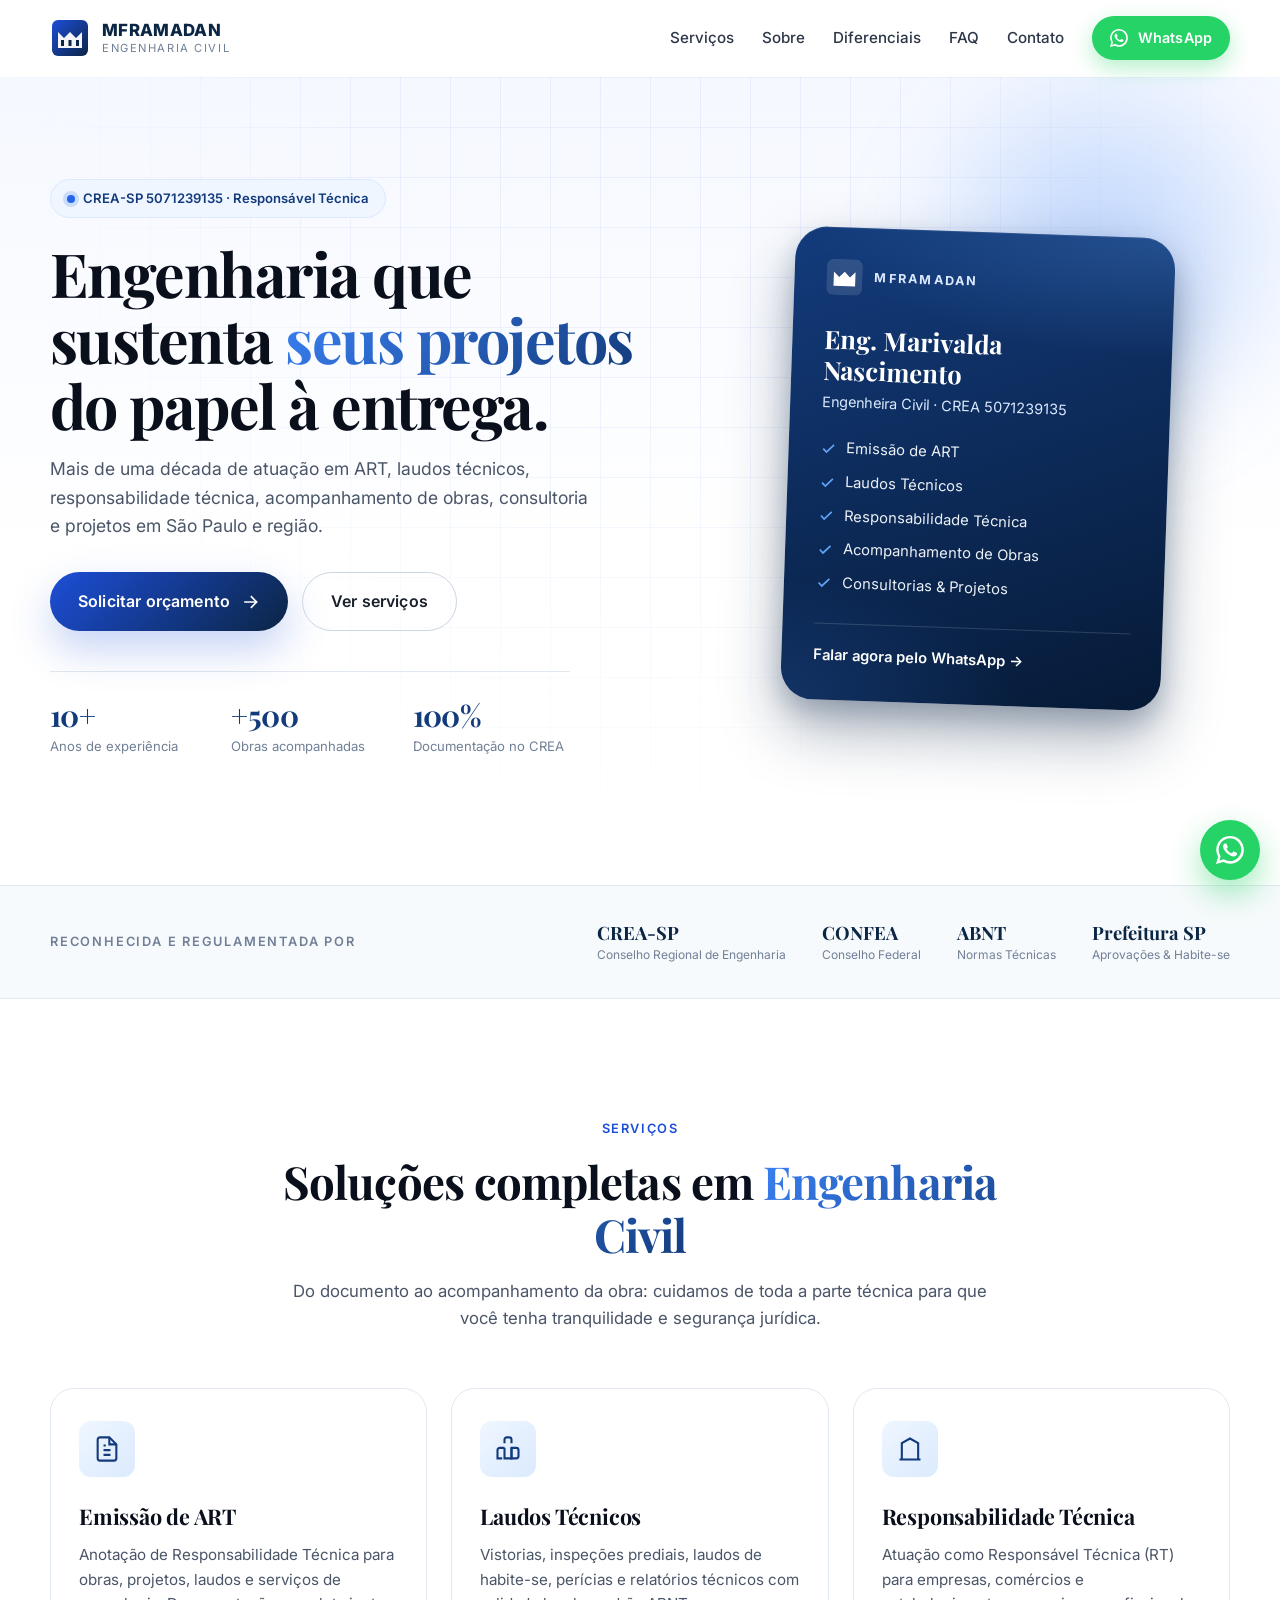
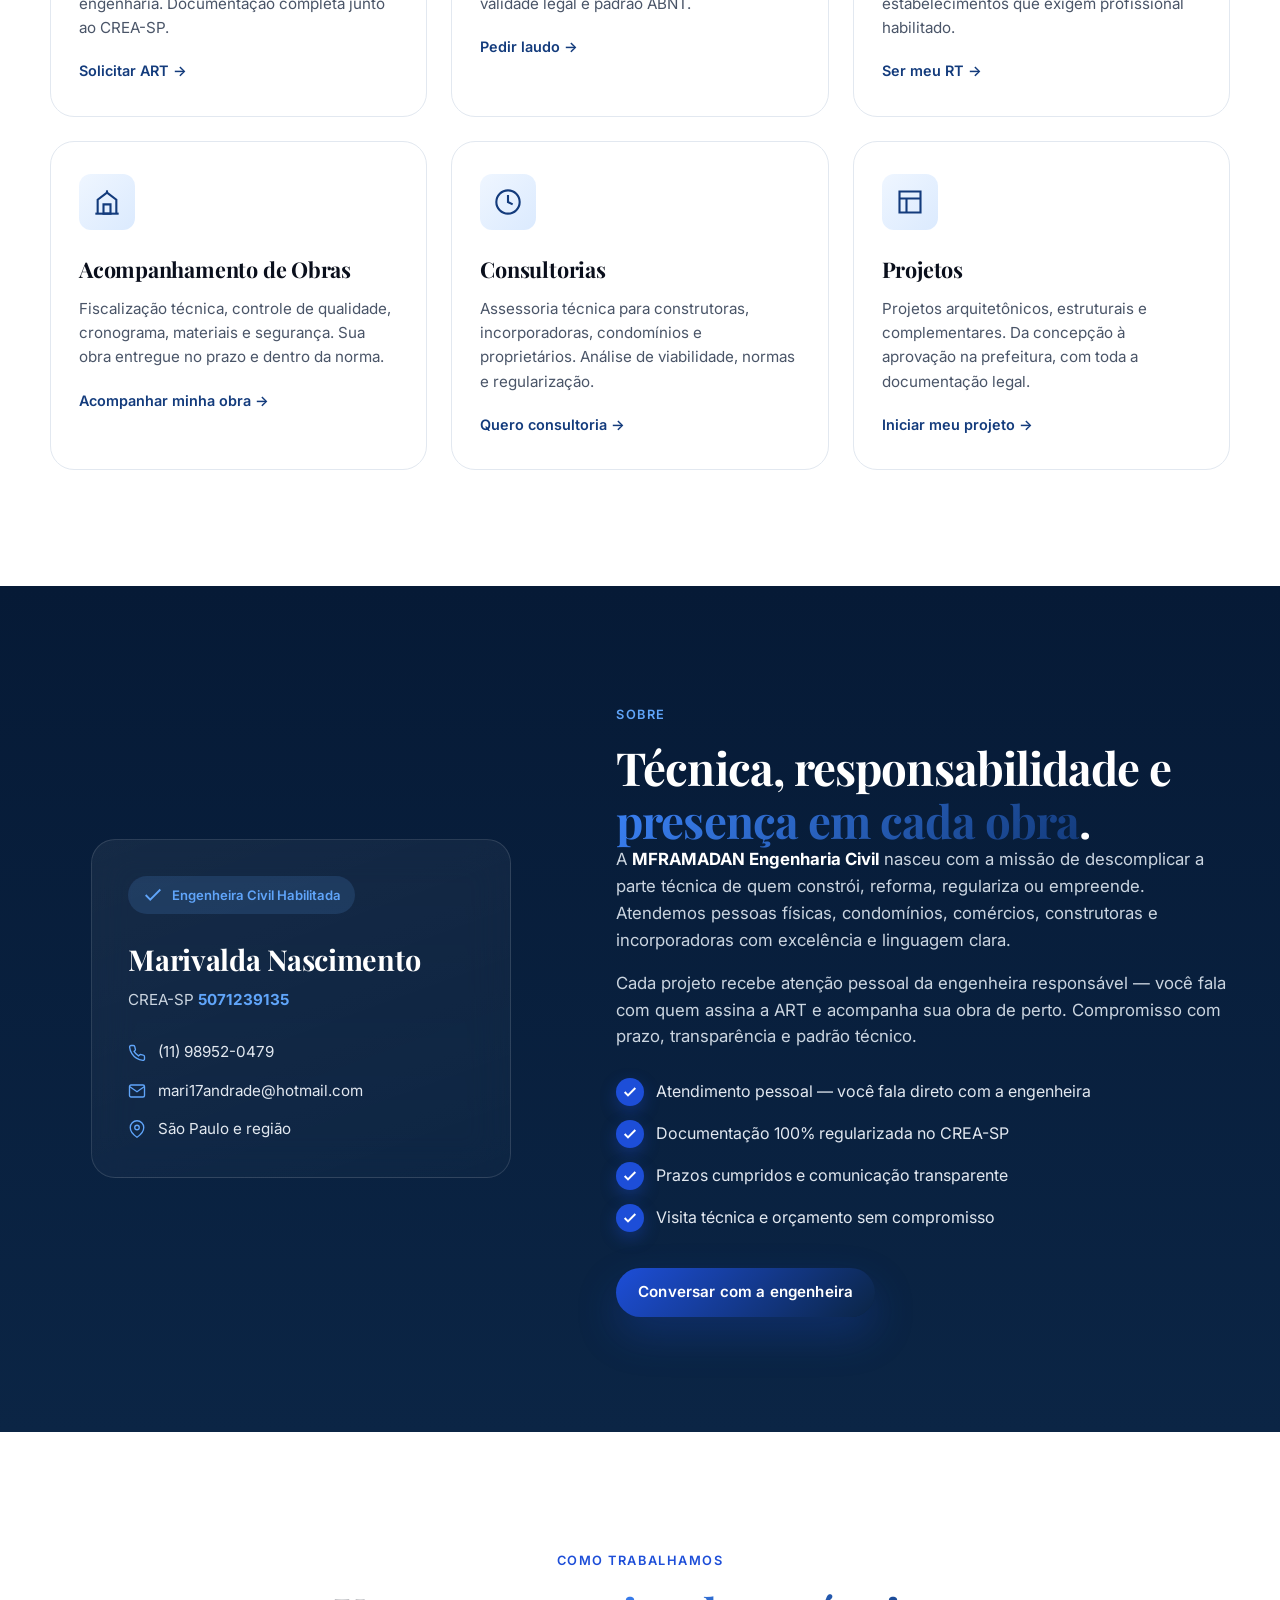
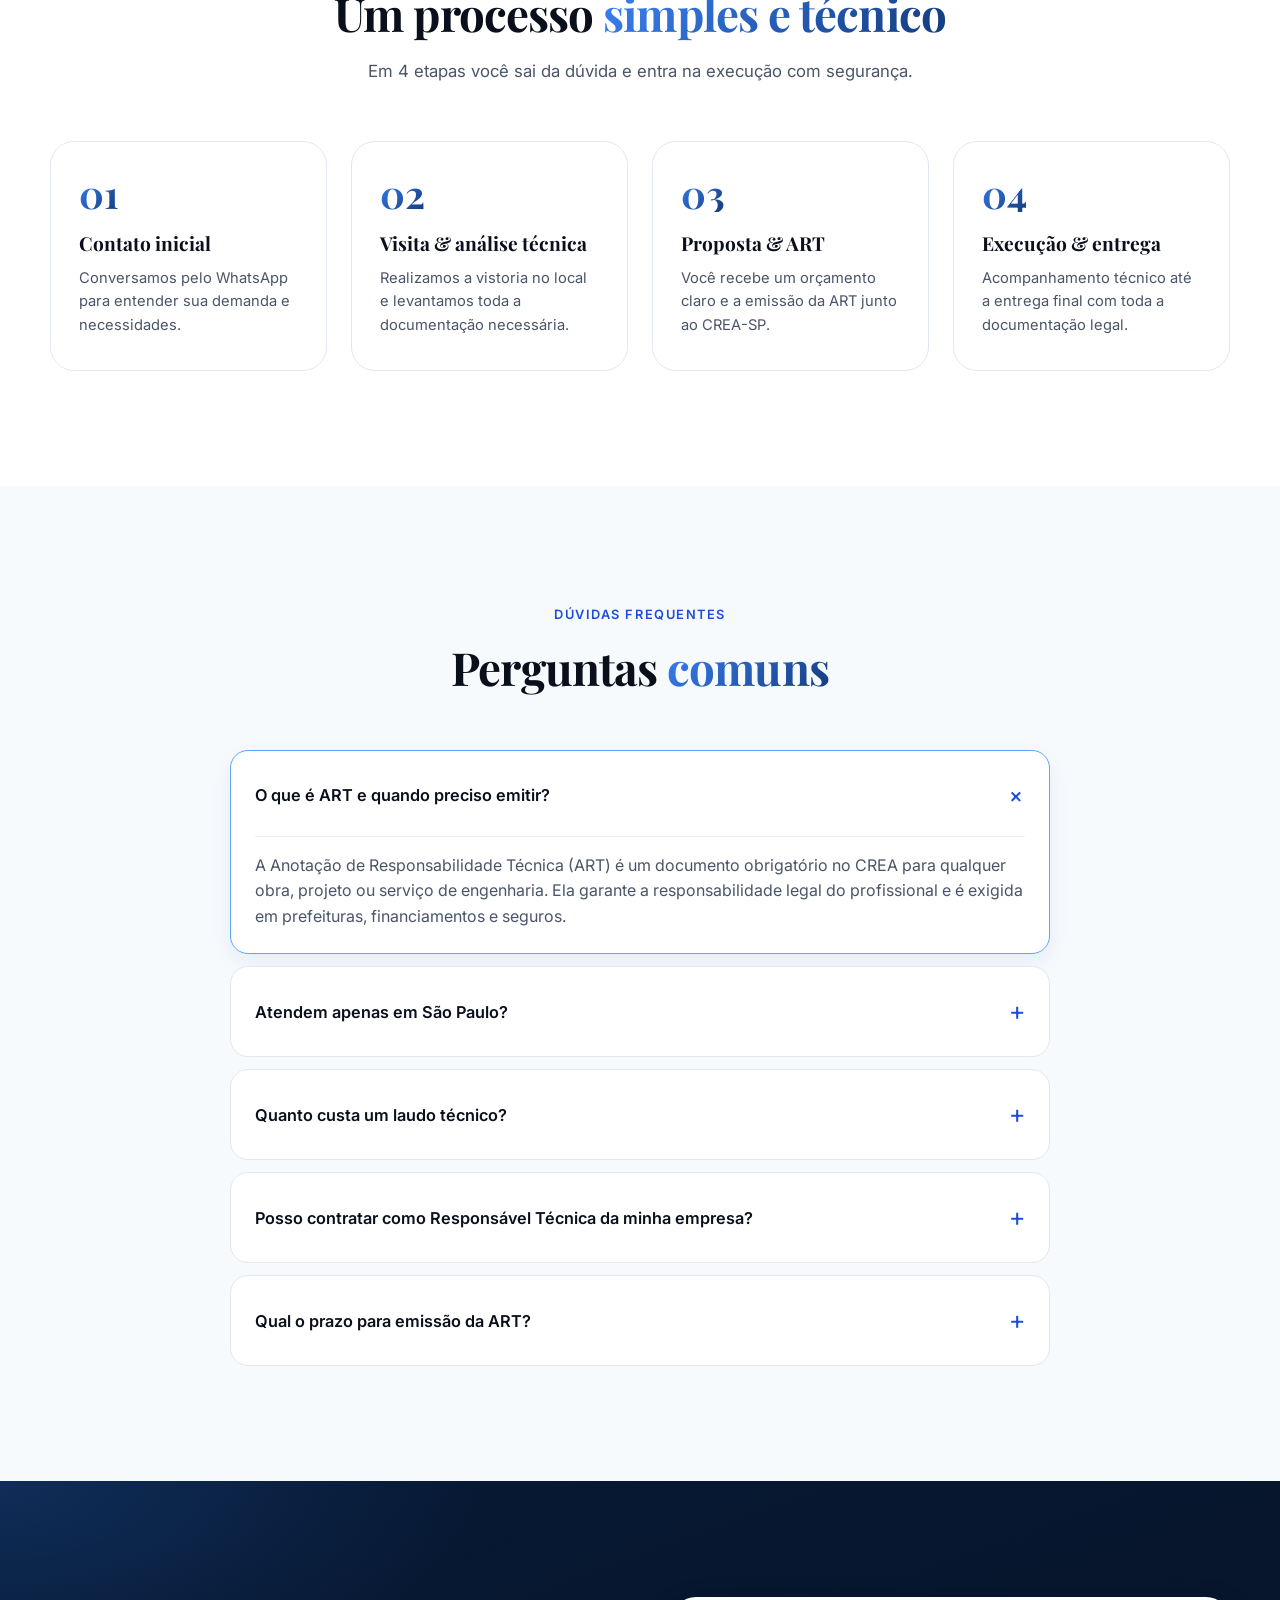
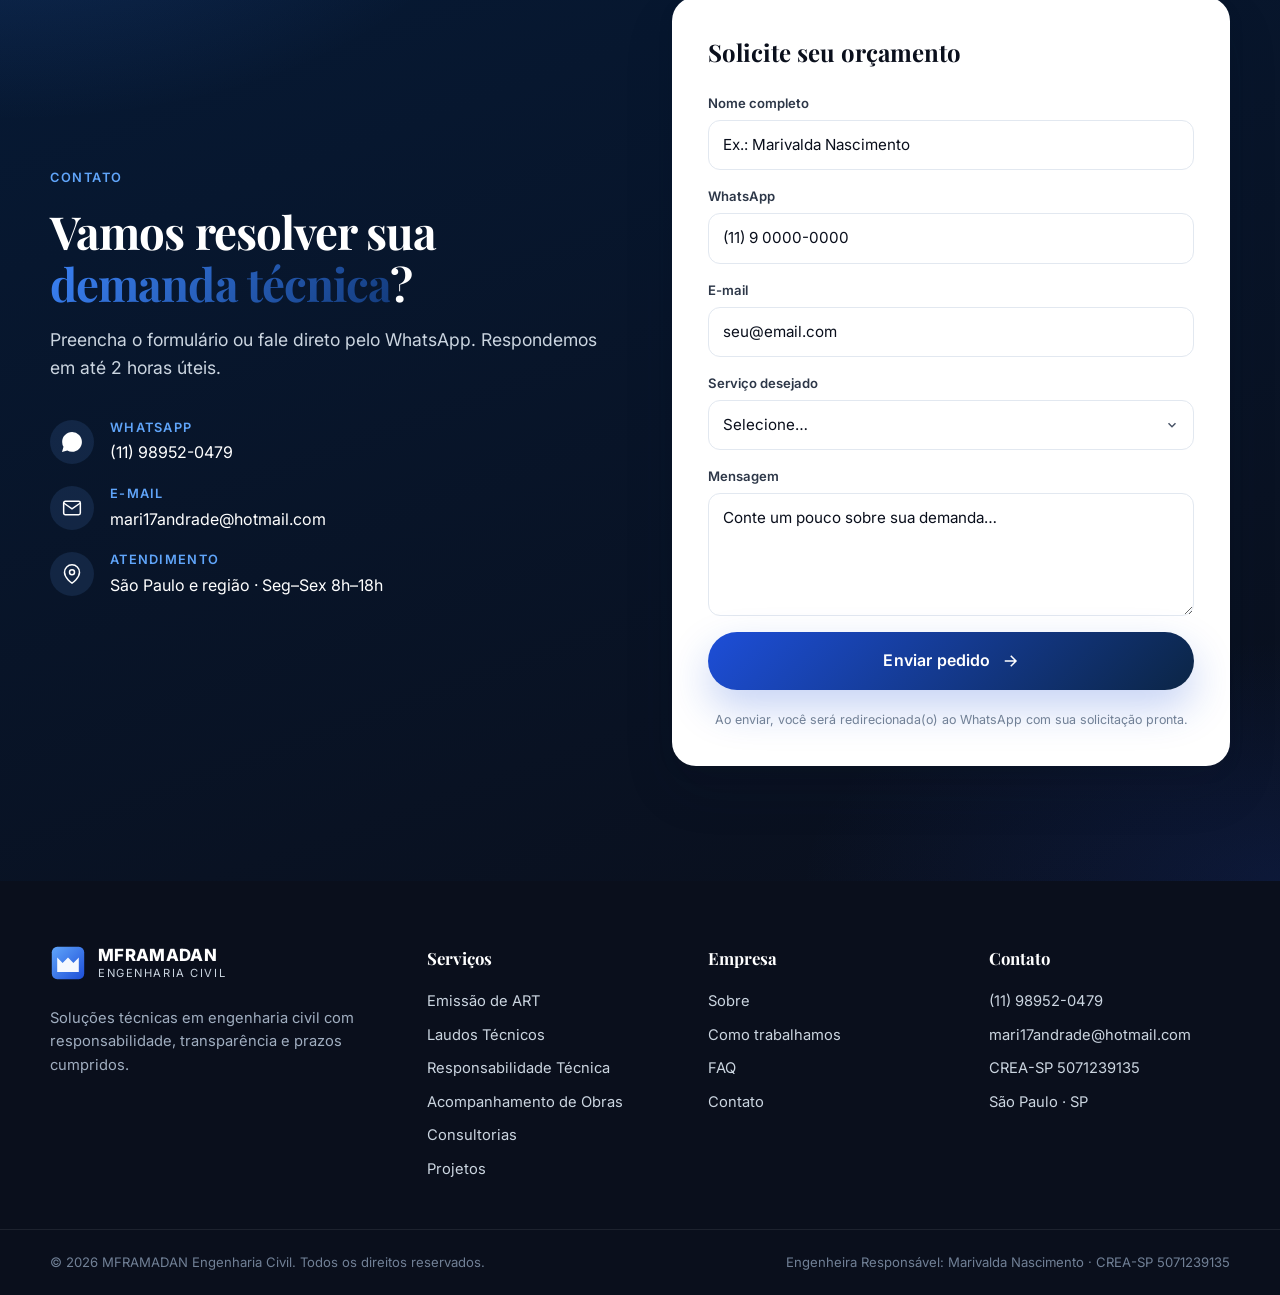
==== commit ee00c585: "docs: adiciona URL de producao Vercel e melhora SEO - README com badge e link da demo (mframadan.ver" ====
--- a/index.html
+++ b/index.html
@@ -10,9 +10,18 @@
 
   <!-- Open Graph -->
   <meta property="og:type" content="website" />
+  <meta property="og:url" content="https://mframadan.vercel.app/" />
   <meta property="og:title" content="MFRAMADAN Engenharia Civil — Soluções técnicas para sua obra" />
   <meta property="og:description" content="ART, Laudos, Responsabilidade Técnica, Acompanhamento de Obras, Consultorias e Projetos. Mais de 10 anos de experiência." />
   <meta property="og:locale" content="pt_BR" />
+  <meta property="og:site_name" content="MFRAMADAN Engenharia Civil" />
+
+  <!-- Twitter Card -->
+  <meta name="twitter:card" content="summary_large_image" />
+  <meta name="twitter:title" content="MFRAMADAN Engenharia Civil" />
+  <meta name="twitter:description" content="ART, Laudos, Responsabilidade Técnica, Acompanhamento de Obras, Consultorias e Projetos." />
+
+  <link rel="canonical" href="https://mframadan.vercel.app/" />
 
   <title>MFRAMADAN Engenharia Civil — ART, Laudos e Projetos | Eng. Marivalda Nascimento</title>
 
--- a/css/styles.css
+++ b/css/styles.css
@@ -792,6 +792,8 @@
 
 .cta__form {
   background: var(--white);
+  color: var(--ink-900);
+  color-scheme: light;
   padding: 36px;
   border-radius: var(--r-xl);
   box-shadow: var(--shadow-lg);
@@ -808,6 +810,7 @@
   display: flex;
   flex-direction: column;
   gap: 6px;
+  color: var(--ink-900);
 }
 .cta__form label.full { grid-column: 1 / -1; }
 .cta__form span {
@@ -822,19 +825,52 @@
   border-radius: var(--r-md);
   padding: 12px 14px;
   font-size: .95rem;
-  background: var(--ink-50);
-  transition: border-color var(--t-fast), background var(--t-fast);
+  background-color: var(--white);
+  color: var(--ink-900);
+  -webkit-text-fill-color: var(--ink-900);
+  caret-color: var(--brand-600);
+  color-scheme: light;
+  transition: border-color var(--t-fast), background-color var(--t-fast), box-shadow var(--t-fast);
   font-family: inherit;
   width: 100%;
+}
+.cta__form input::placeholder,
+.cta__form textarea::placeholder {
+  color: var(--ink-400);
+  opacity: 1;
 }
 .cta__form input:focus,
 .cta__form select:focus,
 .cta__form textarea:focus {
   outline: none;
   border-color: var(--brand-500);
-  background: var(--white);
-}
+  background-color: var(--white);
+  color: var(--ink-900);
+  box-shadow: 0 0 0 4px rgba(37, 99, 235, .12);
+}
+.cta__form select {
+  appearance: none;
+  -webkit-appearance: none;
+  background-image: url("data:image/svg+xml;utf8,<svg xmlns='http://www.w3.org/2000/svg' width='14' height='14' viewBox='0 0 24 24' fill='none' stroke='%234a5568' stroke-width='2.5'><path d='M6 9l6 6 6-6'/></svg>");
+  background-repeat: no-repeat;
+  background-position: right 14px center;
+  padding-right: 40px;
+}
+.cta__form select option { color: var(--ink-900); background: var(--white); }
 .cta__form textarea { resize: vertical; min-height: 100px; }
+
+/* Bloqueia o azul/amarelo do autofill do Chrome */
+.cta__form input:-webkit-autofill,
+.cta__form input:-webkit-autofill:hover,
+.cta__form input:-webkit-autofill:focus,
+.cta__form select:-webkit-autofill,
+.cta__form textarea:-webkit-autofill {
+  -webkit-text-fill-color: var(--ink-900);
+  -webkit-box-shadow: 0 0 0 1000px var(--white) inset;
+  caret-color: var(--brand-600);
+  transition: background-color 5000s ease-in-out 0s;
+}
+
 .cta__form-note {
   font-size: .78rem;
   color: var(--ink-500);
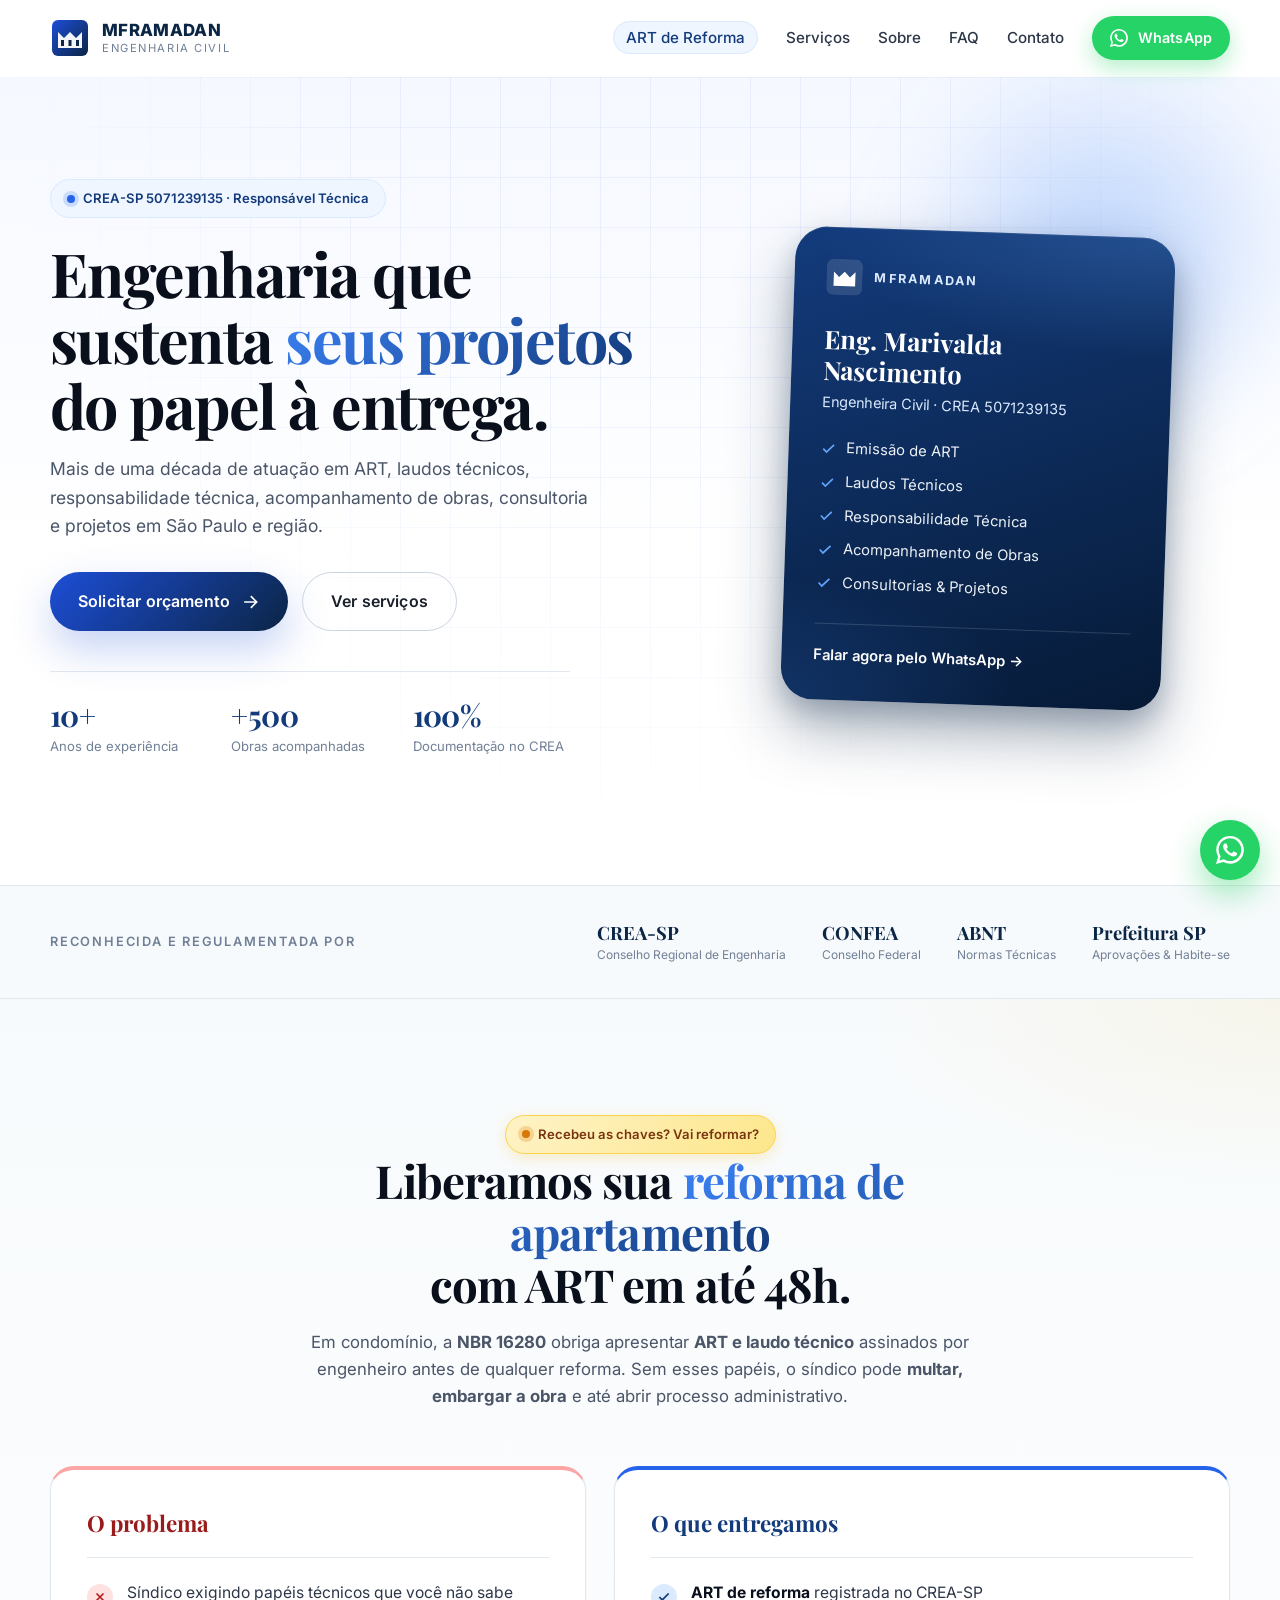
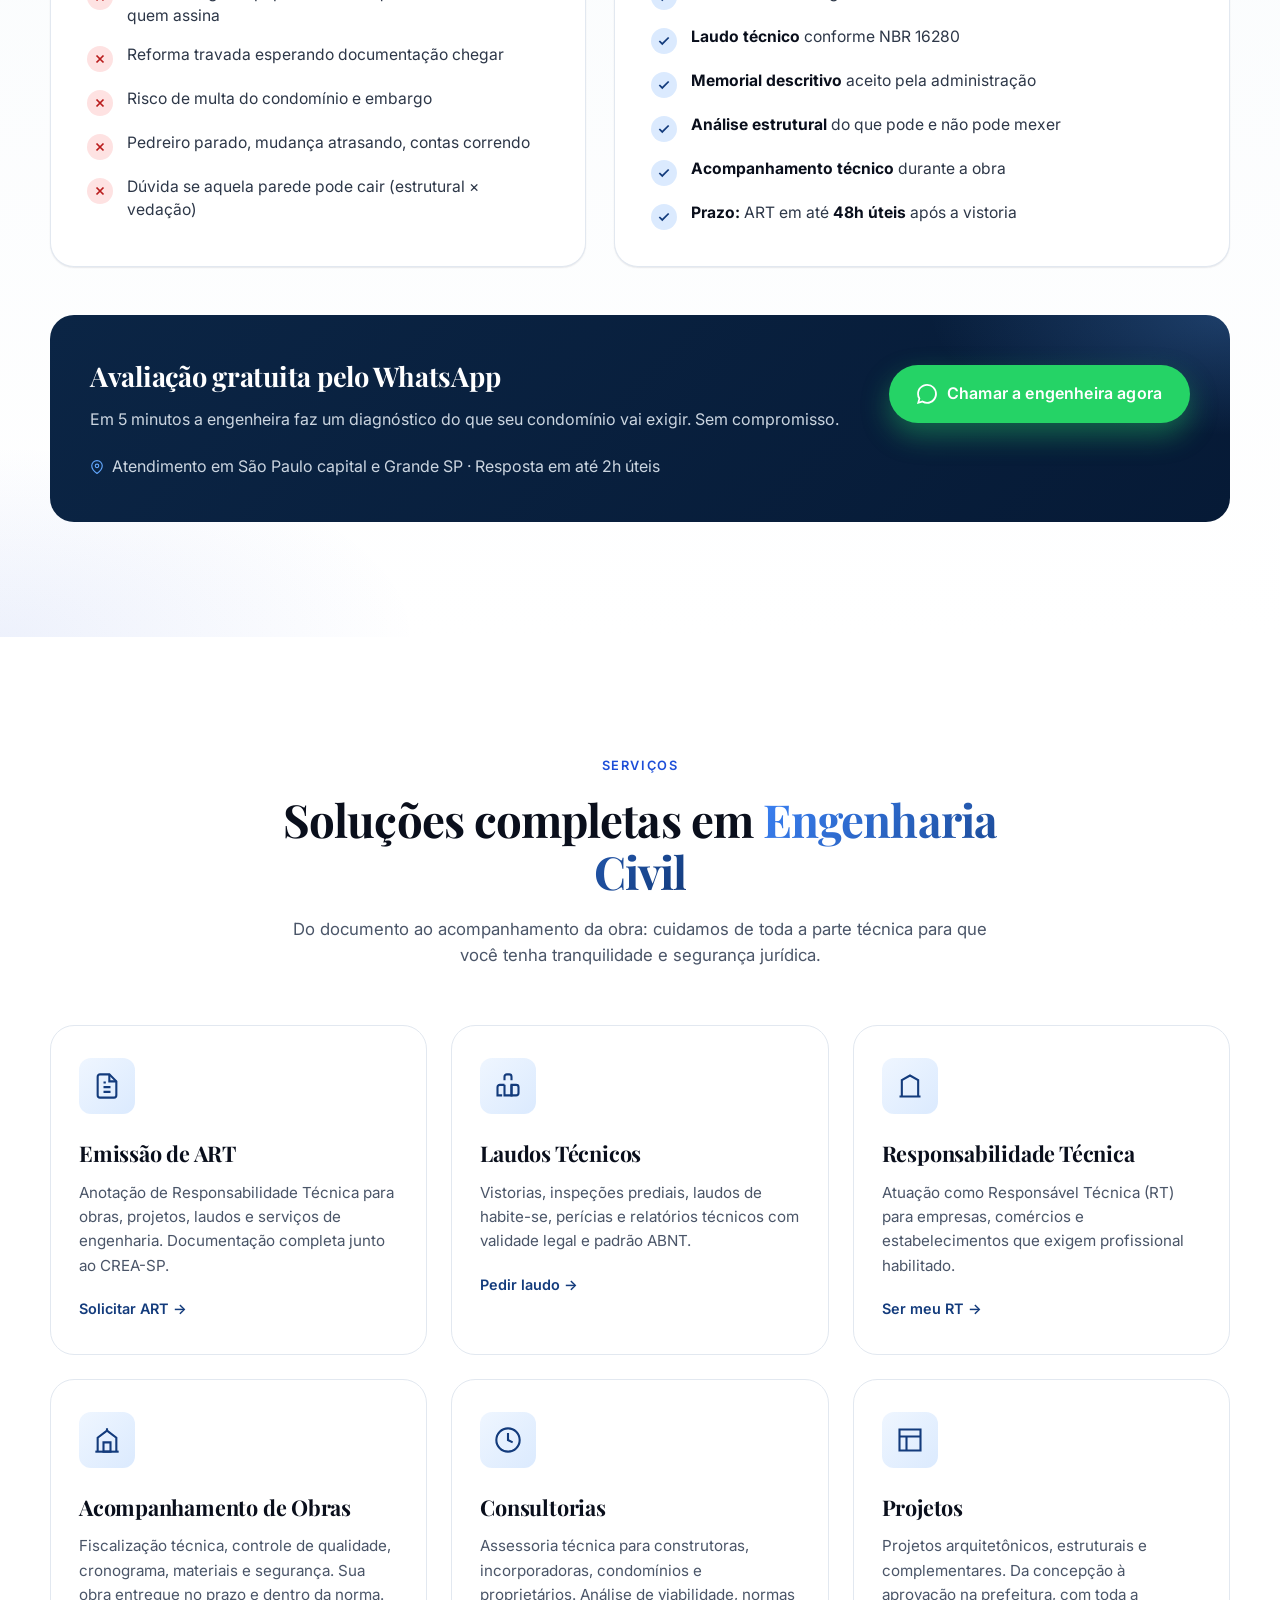
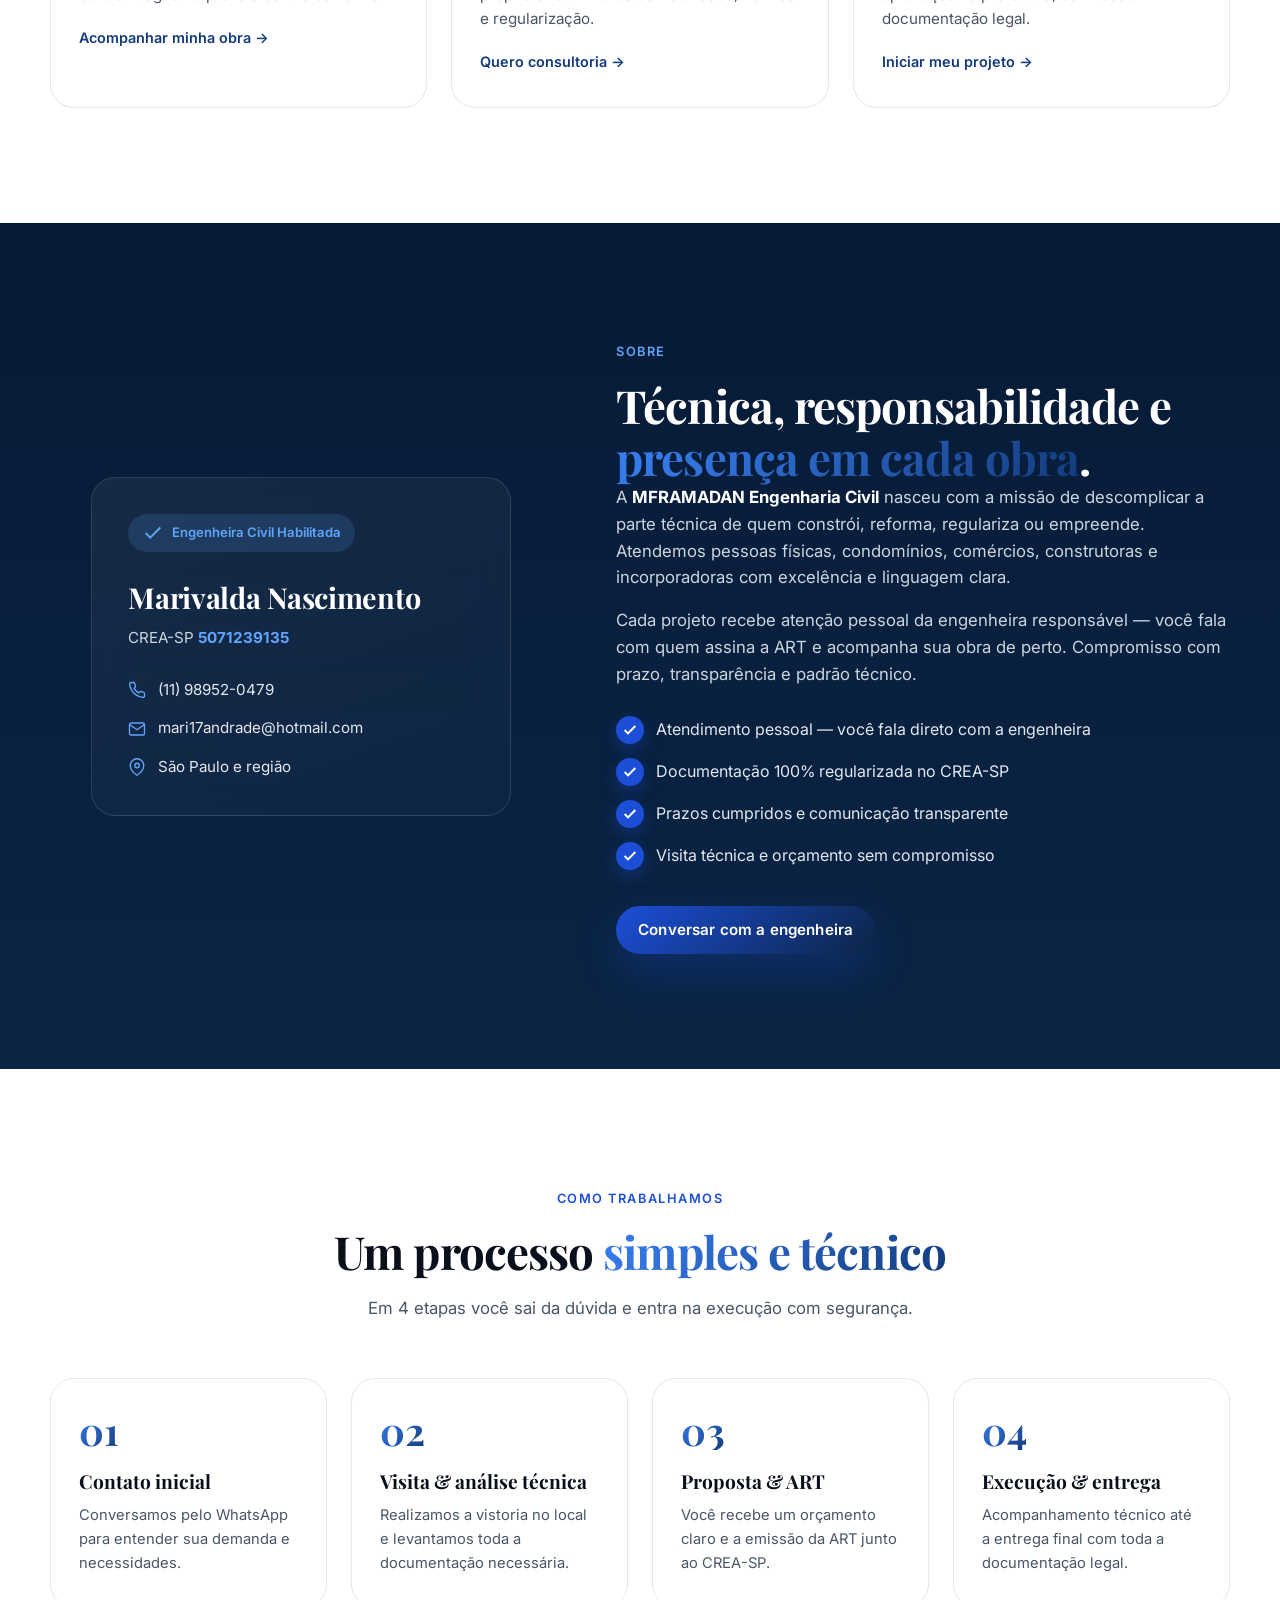
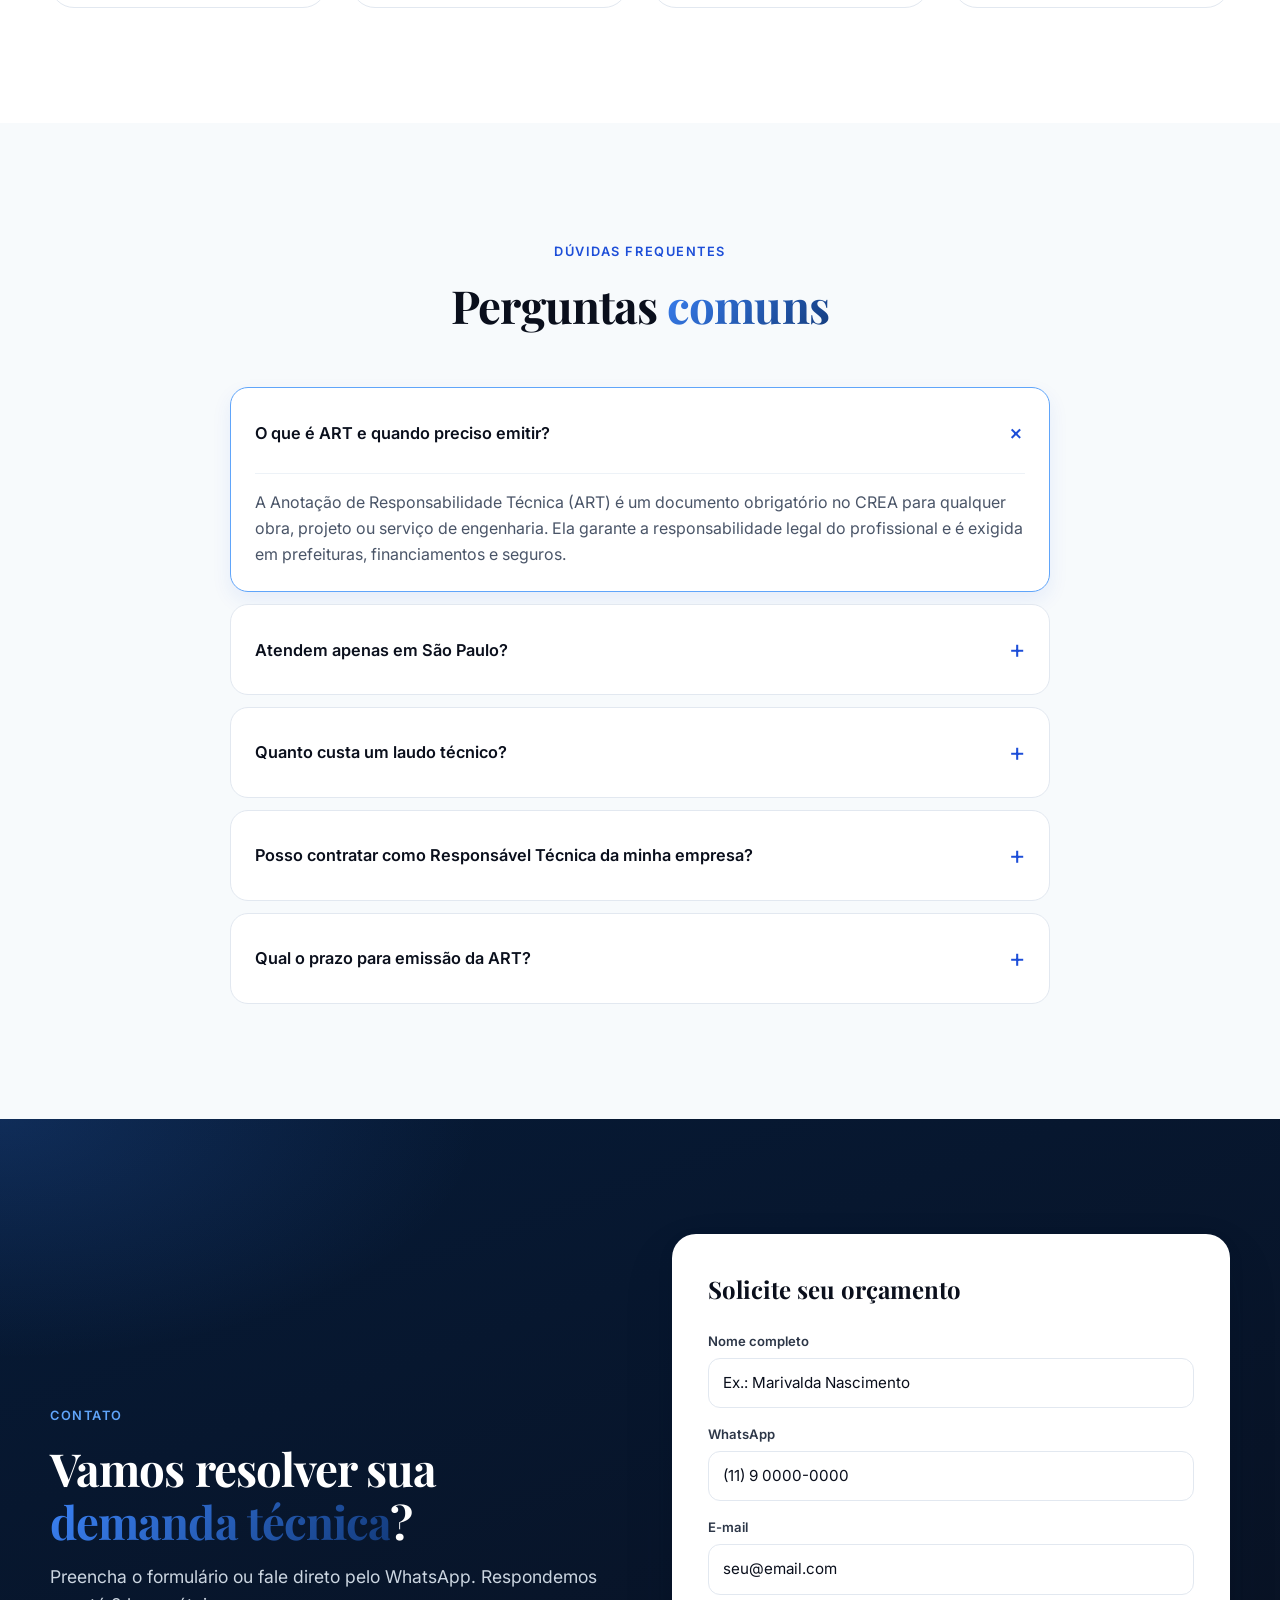
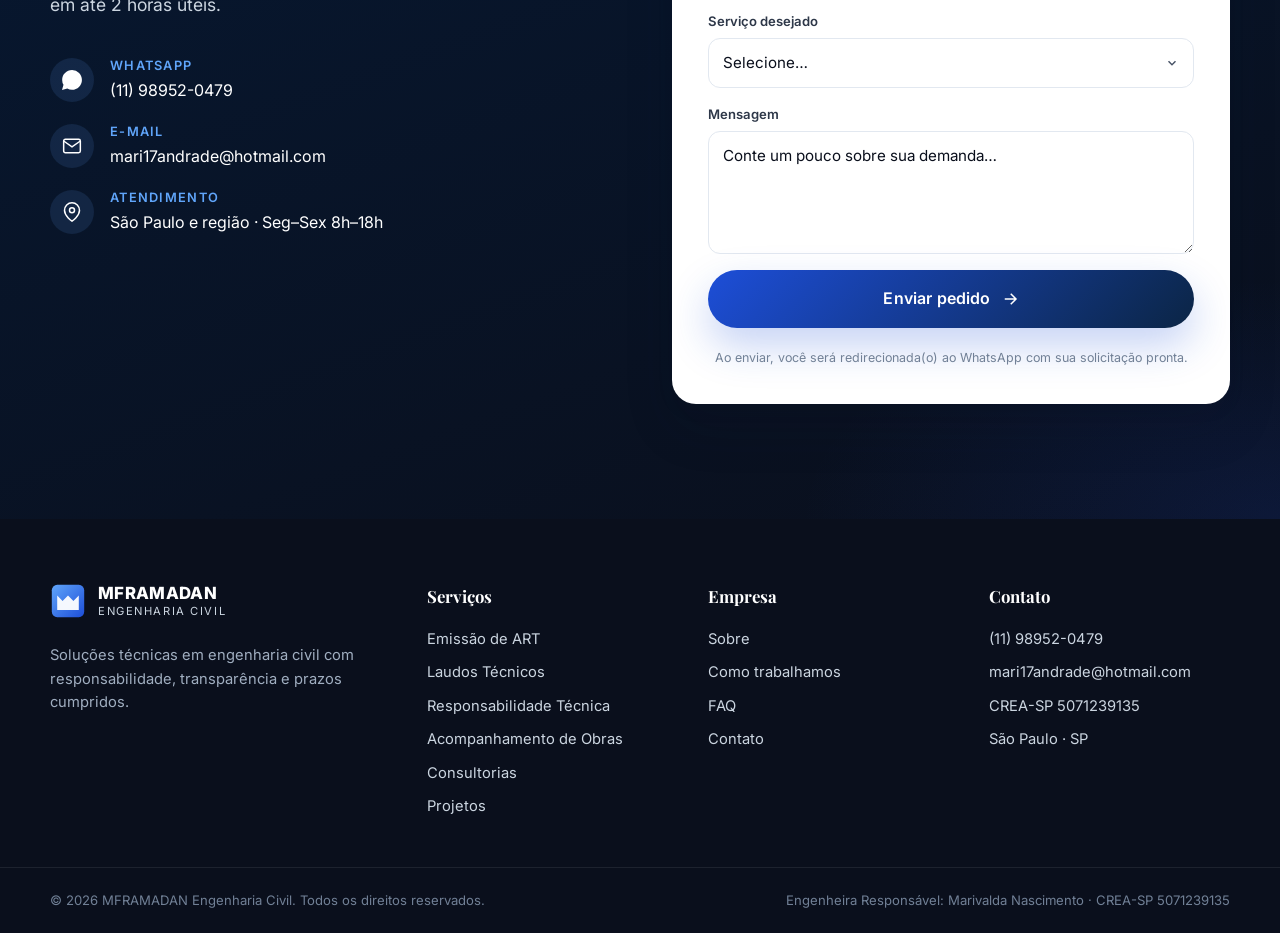
==== commit d3ac3e74: "feat(reforma): adiciona secao persuasiva para ART de reforma em apartamento Nova secao #reforma foca" ====
--- a/index.html
+++ b/index.html
@@ -15,11 +15,19 @@
   <meta property="og:description" content="ART, Laudos, Responsabilidade Técnica, Acompanhamento de Obras, Consultorias e Projetos. Mais de 10 anos de experiência." />
   <meta property="og:locale" content="pt_BR" />
   <meta property="og:site_name" content="MFRAMADAN Engenharia Civil" />
+  <meta property="og:image" content="https://mframadan.vercel.app/assets/og-image.png" />
+  <meta property="og:image:secure_url" content="https://mframadan.vercel.app/assets/og-image.png" />
+  <meta property="og:image:type" content="image/png" />
+  <meta property="og:image:width" content="1200" />
+  <meta property="og:image:height" content="630" />
+  <meta property="og:image:alt" content="MFRAMADAN Engenharia Civil — Eng. Marivalda Nascimento, CREA-SP 5071239135" />
 
   <!-- Twitter Card -->
   <meta name="twitter:card" content="summary_large_image" />
   <meta name="twitter:title" content="MFRAMADAN Engenharia Civil" />
   <meta name="twitter:description" content="ART, Laudos, Responsabilidade Técnica, Acompanhamento de Obras, Consultorias e Projetos." />
+  <meta name="twitter:image" content="https://mframadan.vercel.app/assets/og-image.png" />
+  <meta name="twitter:image:alt" content="MFRAMADAN Engenharia Civil" />
 
   <link rel="canonical" href="https://mframadan.vercel.app/" />
 
@@ -59,9 +67,9 @@
 
       <nav class="nav" id="nav">
         <ul class="nav__list">
+          <li><a href="#reforma" class="nav__highlight">ART de Reforma</a></li>
           <li><a href="#servicos">Serviços</a></li>
           <li><a href="#sobre">Sobre</a></li>
-          <li><a href="#diferenciais">Diferenciais</a></li>
           <li><a href="#faq">FAQ</a></li>
           <li><a href="#contato">Contato</a></li>
         </ul>
@@ -161,6 +169,124 @@
         <li><strong>ABNT</strong><span>Normas Técnicas</span></li>
         <li><strong>Prefeitura SP</strong><span>Aprovações & Habite-se</span></li>
       </ul>
+    </div>
+  </section>
+
+  <!-- ====== REFORMA DE APARTAMENTO (LANDING NICHE) ====== -->
+  <section class="section reforma" id="reforma">
+    <div class="container">
+      <header class="section__head reveal">
+        <span class="badge badge--warn">
+          <span class="badge__dot badge__dot--warn"></span>
+          Recebeu as chaves? Vai reformar?
+        </span>
+        <h2 class="section__title">
+          Liberamos sua <span class="text-gradient">reforma de apartamento</span><br/>com ART em até 48h.
+        </h2>
+        <p class="section__lead">
+          Em condomínio, a <strong>NBR 16280</strong> obriga apresentar <strong>ART e laudo técnico</strong>
+          assinados por engenheiro antes de qualquer reforma. Sem esses papéis, o síndico pode
+          <strong>multar, embargar a obra</strong> e até abrir processo administrativo.
+        </p>
+      </header>
+
+      <div class="reforma__grid">
+        <article class="reforma__col reforma__col--pain reveal">
+          <h3>O problema</h3>
+          <ul>
+            <li>
+              <span class="reforma__ic reforma__ic--bad">
+                <svg width="14" height="14" viewBox="0 0 24 24" fill="none" stroke="currentColor" stroke-width="3"><path d="M18 6 6 18M6 6l12 12"/></svg>
+              </span>
+              Síndico exigindo papéis técnicos que você não sabe quem assina
+            </li>
+            <li>
+              <span class="reforma__ic reforma__ic--bad">
+                <svg width="14" height="14" viewBox="0 0 24 24" fill="none" stroke="currentColor" stroke-width="3"><path d="M18 6 6 18M6 6l12 12"/></svg>
+              </span>
+              Reforma travada esperando documentação chegar
+            </li>
+            <li>
+              <span class="reforma__ic reforma__ic--bad">
+                <svg width="14" height="14" viewBox="0 0 24 24" fill="none" stroke="currentColor" stroke-width="3"><path d="M18 6 6 18M6 6l12 12"/></svg>
+              </span>
+              Risco de multa do condomínio e embargo
+            </li>
+            <li>
+              <span class="reforma__ic reforma__ic--bad">
+                <svg width="14" height="14" viewBox="0 0 24 24" fill="none" stroke="currentColor" stroke-width="3"><path d="M18 6 6 18M6 6l12 12"/></svg>
+              </span>
+              Pedreiro parado, mudança atrasando, contas correndo
+            </li>
+            <li>
+              <span class="reforma__ic reforma__ic--bad">
+                <svg width="14" height="14" viewBox="0 0 24 24" fill="none" stroke="currentColor" stroke-width="3"><path d="M18 6 6 18M6 6l12 12"/></svg>
+              </span>
+              Dúvida se aquela parede pode cair (estrutural × vedação)
+            </li>
+          </ul>
+        </article>
+
+        <article class="reforma__col reforma__col--solution reveal">
+          <h3>O que entregamos</h3>
+          <ul>
+            <li>
+              <span class="reforma__ic reforma__ic--ok">
+                <svg width="14" height="14" viewBox="0 0 24 24" fill="none" stroke="currentColor" stroke-width="3"><path d="M20 6 9 17l-5-5"/></svg>
+              </span>
+              <span><strong>ART de reforma</strong> registrada no CREA-SP</span>
+            </li>
+            <li>
+              <span class="reforma__ic reforma__ic--ok">
+                <svg width="14" height="14" viewBox="0 0 24 24" fill="none" stroke="currentColor" stroke-width="3"><path d="M20 6 9 17l-5-5"/></svg>
+              </span>
+              <span><strong>Laudo técnico</strong> conforme NBR 16280</span>
+            </li>
+            <li>
+              <span class="reforma__ic reforma__ic--ok">
+                <svg width="14" height="14" viewBox="0 0 24 24" fill="none" stroke="currentColor" stroke-width="3"><path d="M20 6 9 17l-5-5"/></svg>
+              </span>
+              <span><strong>Memorial descritivo</strong> aceito pela administração</span>
+            </li>
+            <li>
+              <span class="reforma__ic reforma__ic--ok">
+                <svg width="14" height="14" viewBox="0 0 24 24" fill="none" stroke="currentColor" stroke-width="3"><path d="M20 6 9 17l-5-5"/></svg>
+              </span>
+              <span><strong>Análise estrutural</strong> do que pode e não pode mexer</span>
+            </li>
+            <li>
+              <span class="reforma__ic reforma__ic--ok">
+                <svg width="14" height="14" viewBox="0 0 24 24" fill="none" stroke="currentColor" stroke-width="3"><path d="M20 6 9 17l-5-5"/></svg>
+              </span>
+              <span><strong>Acompanhamento técnico</strong> durante a obra</span>
+            </li>
+            <li>
+              <span class="reforma__ic reforma__ic--ok">
+                <svg width="14" height="14" viewBox="0 0 24 24" fill="none" stroke="currentColor" stroke-width="3"><path d="M20 6 9 17l-5-5"/></svg>
+              </span>
+              <span><strong>Prazo:</strong> ART em até <strong>48h úteis</strong> após a vistoria</span>
+            </li>
+          </ul>
+        </article>
+      </div>
+
+      <div class="reforma__cta reveal">
+        <div class="reforma__cta-inner">
+          <div>
+            <h3>Avaliação gratuita pelo WhatsApp</h3>
+            <p>Em 5 minutos a engenheira faz um diagnóstico do que seu condomínio vai exigir. Sem compromisso.</p>
+          </div>
+          <a href="https://wa.me/5511989520479?text=Olá,%20recebi%20as%20chaves%20do%20meu%20apartamento%20e%20vou%20reformar.%20Gostaria%20de%20uma%20avaliação%20para%20ART%20e%20laudo%20técnico."
+             target="_blank" rel="noopener" class="btn btn--whatsapp btn--lg">
+            <svg width="20" height="20" viewBox="0 0 24 24" fill="currentColor" aria-hidden="true"><path d="M20.52 3.48A11.93 11.93 0 0 0 12.04 0C5.5 0 .2 5.3.2 11.85a11.8 11.8 0 0 0 1.59 5.95L0 24l6.36-1.66a11.86 11.86 0 0 0 5.68 1.44h.01c6.55 0 11.85-5.3 11.85-11.85 0-3.17-1.23-6.15-3.38-8.45ZM12.05 21.5h-.01a9.66 9.66 0 0 1-4.93-1.36l-.35-.21-3.77.99 1.01-3.68-.23-.38a9.65 9.65 0 0 1-1.48-5.16c0-5.34 4.34-9.68 9.69-9.68 2.59 0 5.02 1.01 6.85 2.84a9.62 9.62 0 0 1 2.83 6.85c0 5.34-4.34 9.69-9.61 9.79Z"/></svg>
+            Chamar a engenheira agora
+          </a>
+        </div>
+        <p class="reforma__note">
+          <svg width="14" height="14" viewBox="0 0 24 24" fill="none" stroke="currentColor" stroke-width="2"><path d="M21 10c0 7-9 13-9 13s-9-6-9-13a9 9 0 0 1 18 0Z"/><circle cx="12" cy="10" r="3"/></svg>
+          Atendimento em São Paulo capital e Grande SP · Resposta em até 2h úteis
+        </p>
+      </div>
     </div>
   </section>
 
--- a/css/styles.css
+++ b/css/styles.css
@@ -265,6 +265,15 @@
 }
 .nav__list a:hover { color: var(--brand-700); }
 .nav__list a:hover::after { width: 100%; }
+.nav__highlight {
+  color: var(--brand-700) !important;
+  background: var(--brand-50);
+  padding: 6px 12px;
+  border-radius: var(--r-full);
+  border: 1px solid var(--brand-100);
+}
+.nav__highlight::after { display: none; }
+.nav__highlight:hover { background: var(--brand-100); }
 
 .nav__cta {
   background: var(--whatsapp);
@@ -465,6 +474,134 @@
   width: 100%;
 }
 .card-3d__cta:hover { color: var(--brand-300); }
+
+/* ====== REFORMA (nicho apartamento novo) ====== */
+.reforma {
+  background:
+    radial-gradient(700px 320px at 100% 0%, rgba(251, 191, 36, .08), transparent 60%),
+    radial-gradient(700px 320px at 0% 100%, rgba(29, 78, 216, .08), transparent 60%),
+    linear-gradient(180deg, var(--ink-50) 0%, #ffffff 100%);
+  position: relative;
+}
+.badge--warn {
+  background: linear-gradient(135deg, #fef3c7, #fde68a);
+  color: #78350f;
+  border-color: #fcd34d;
+  box-shadow: 0 4px 14px rgba(251, 191, 36, .25);
+}
+.badge__dot--warn {
+  background: #d97706;
+  box-shadow: 0 0 0 4px rgba(217, 119, 6, .25);
+}
+.reforma__grid {
+  display: grid;
+  grid-template-columns: 1fr 1.15fr;
+  gap: 28px;
+  margin-bottom: 48px;
+}
+.reforma__col {
+  background: var(--white);
+  padding: 36px;
+  border-radius: var(--r-xl);
+  border: 1px solid var(--ink-200);
+  box-shadow: var(--shadow-sm);
+}
+.reforma__col h3 {
+  font-family: var(--font-display);
+  font-size: 1.4rem;
+  color: var(--ink-900);
+  margin-bottom: 24px;
+  padding-bottom: 16px;
+  border-bottom: 1px solid var(--ink-200);
+}
+.reforma__col--pain { border-top: 4px solid #fca5a5; }
+.reforma__col--pain h3 { color: #991b1b; }
+.reforma__col--solution { border-top: 4px solid var(--brand-500); }
+.reforma__col--solution h3 { color: var(--brand-700); }
+.reforma__col ul {
+  display: flex;
+  flex-direction: column;
+  gap: 16px;
+}
+.reforma__col li {
+  display: flex;
+  align-items: flex-start;
+  gap: 14px;
+  color: var(--ink-700);
+  font-size: .98rem;
+  line-height: 1.45;
+}
+.reforma__col li strong { color: var(--ink-900); }
+.reforma__ic {
+  width: 26px; height: 26px;
+  border-radius: 50%;
+  flex: none;
+  display: inline-flex;
+  align-items: center;
+  justify-content: center;
+  margin-top: 2px;
+}
+.reforma__ic--bad { background: #fee2e2; color: #b91c1c; }
+.reforma__ic--ok { background: var(--brand-100); color: var(--brand-700); }
+
+.reforma__cta {
+  background: linear-gradient(135deg, var(--brand-800) 0%, var(--brand-900) 100%);
+  border-radius: var(--r-xl);
+  padding: 40px;
+  color: var(--white);
+  position: relative;
+  overflow: hidden;
+}
+.reforma__cta::before {
+  content: '';
+  position: absolute;
+  inset: 0;
+  background:
+    radial-gradient(500px 200px at 100% 0%, rgba(96,165,250,.25), transparent 60%);
+  pointer-events: none;
+}
+.reforma__cta-inner {
+  display: grid;
+  grid-template-columns: 1fr auto;
+  align-items: center;
+  gap: 32px;
+  position: relative;
+}
+.reforma__cta h3 {
+  font-family: var(--font-display);
+  font-size: 1.7rem;
+  margin-bottom: 8px;
+  letter-spacing: -.01em;
+}
+.reforma__cta p { color: var(--ink-300); font-size: 1rem; }
+.reforma__note {
+  position: relative;
+  margin-top: 22px;
+  font-size: .85rem;
+  color: var(--ink-400);
+  display: inline-flex;
+  align-items: center;
+  gap: 8px;
+}
+.reforma__note svg { color: var(--brand-300); }
+
+.btn--whatsapp {
+  background: var(--whatsapp);
+  color: var(--white);
+  box-shadow: 0 12px 28px rgba(37, 211, 102, .4);
+}
+.btn--whatsapp:hover {
+  transform: translateY(-2px);
+  box-shadow: 0 16px 36px rgba(37, 211, 102, .5);
+  background: #1fb858;
+}
+
+@media (max-width: 900px) {
+  .reforma__grid { grid-template-columns: 1fr; gap: 20px; }
+  .reforma__cta { padding: 28px; }
+  .reforma__cta-inner { grid-template-columns: 1fr; gap: 20px; text-align: left; }
+  .reforma__cta .btn { width: 100%; }
+}
 
 /* ====== TRUSTBAR ====== */
 .trustbar {
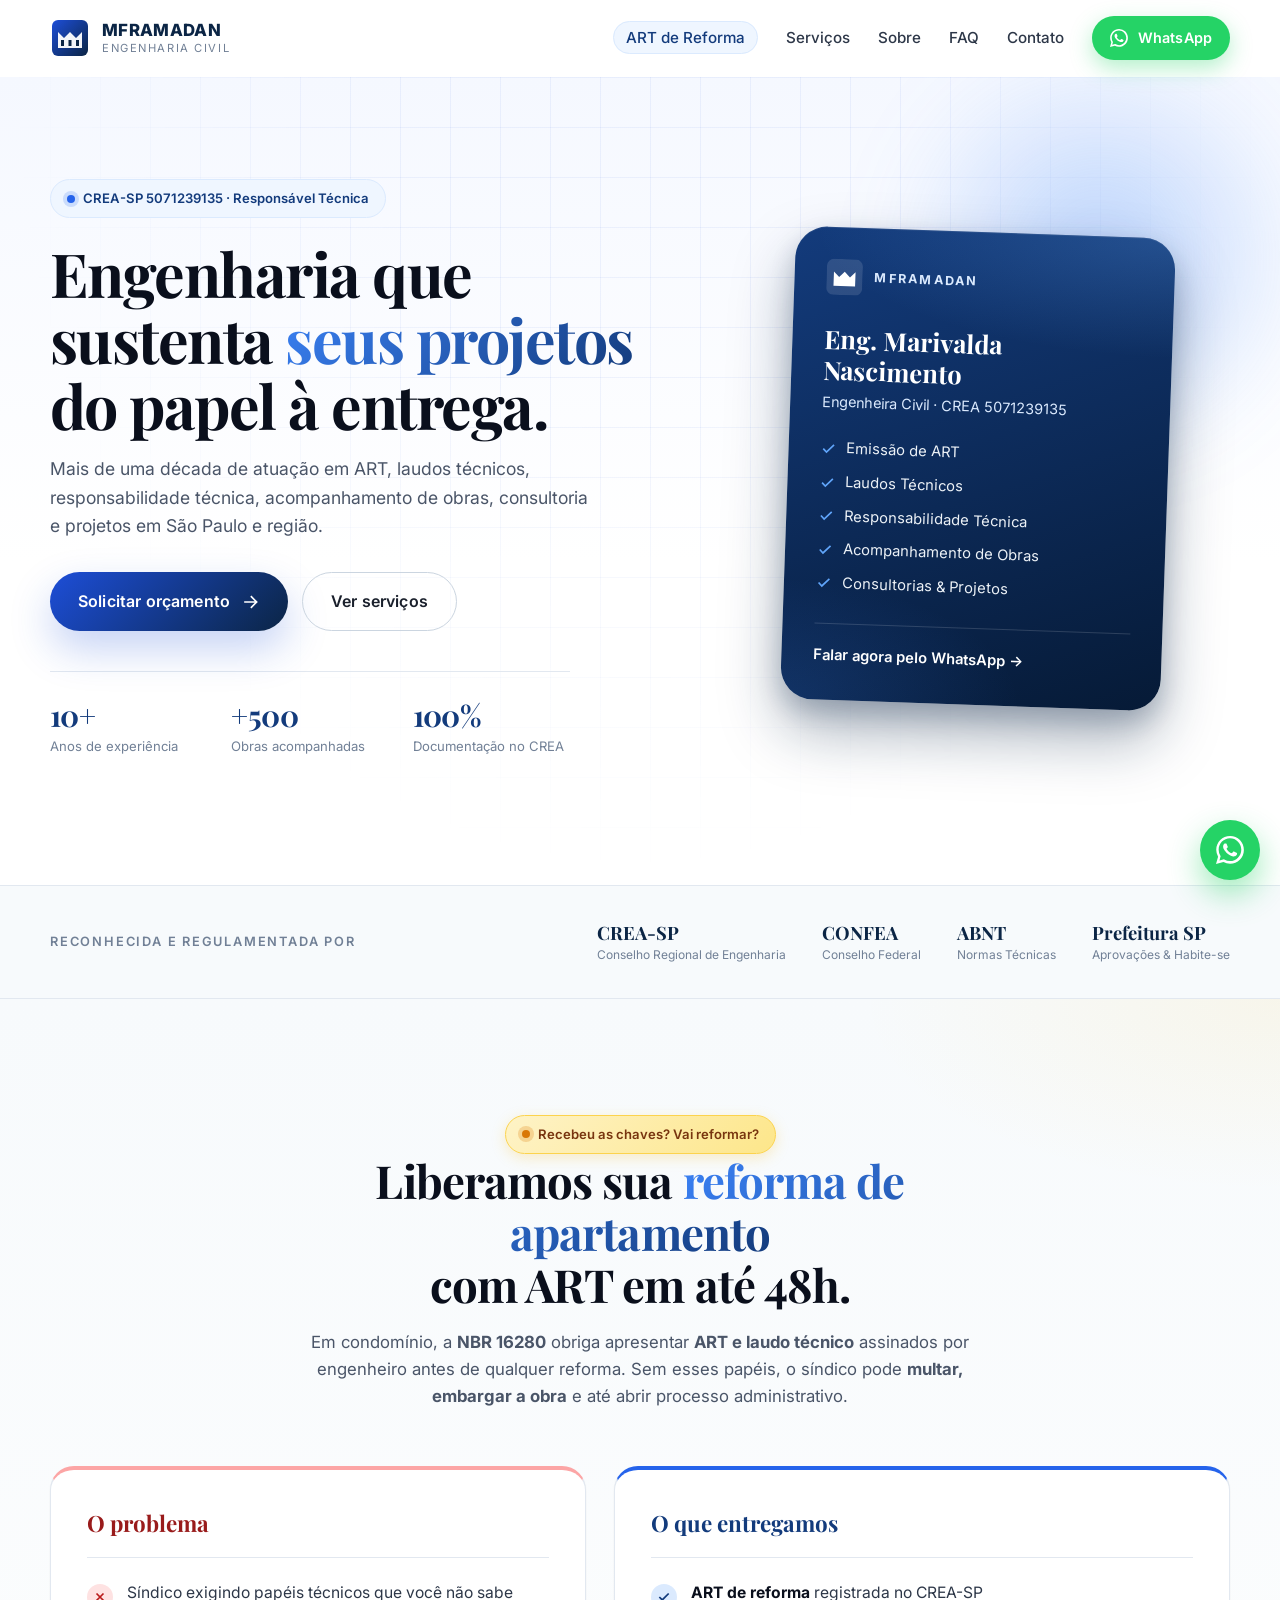
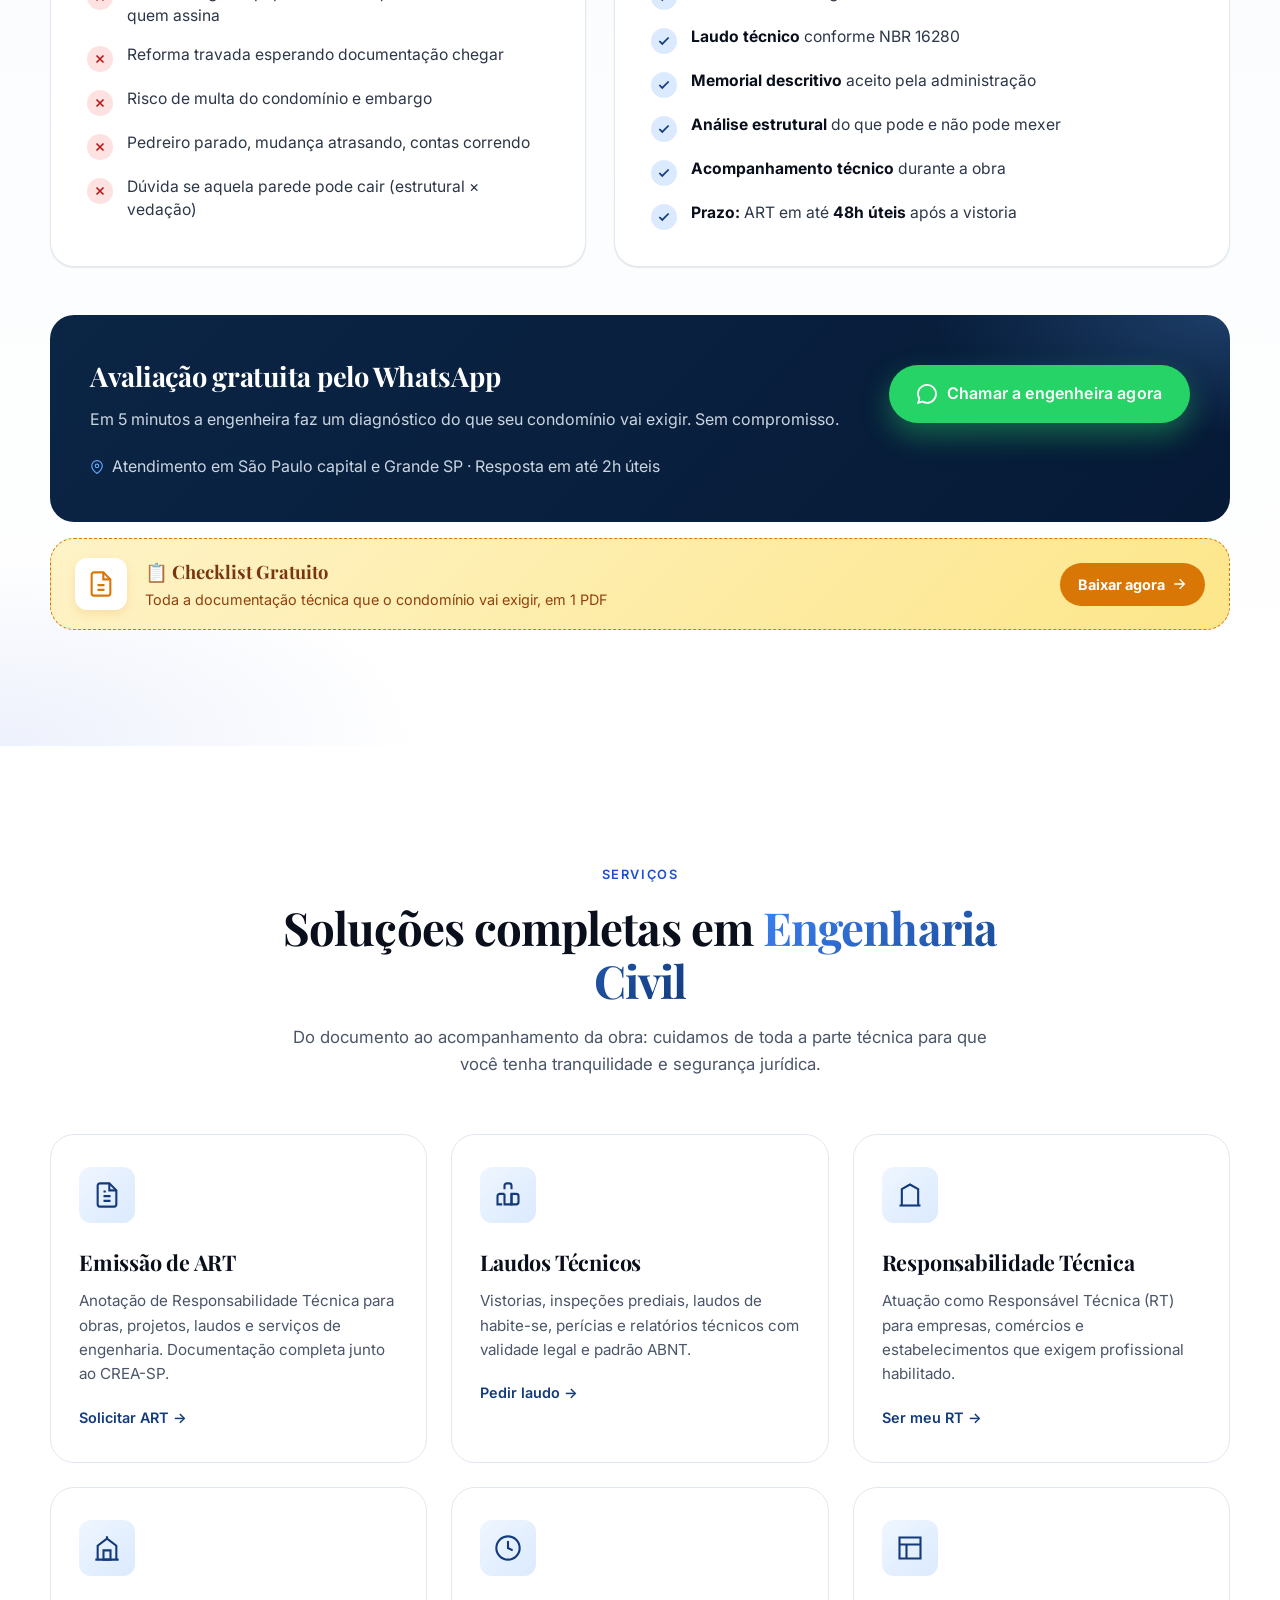
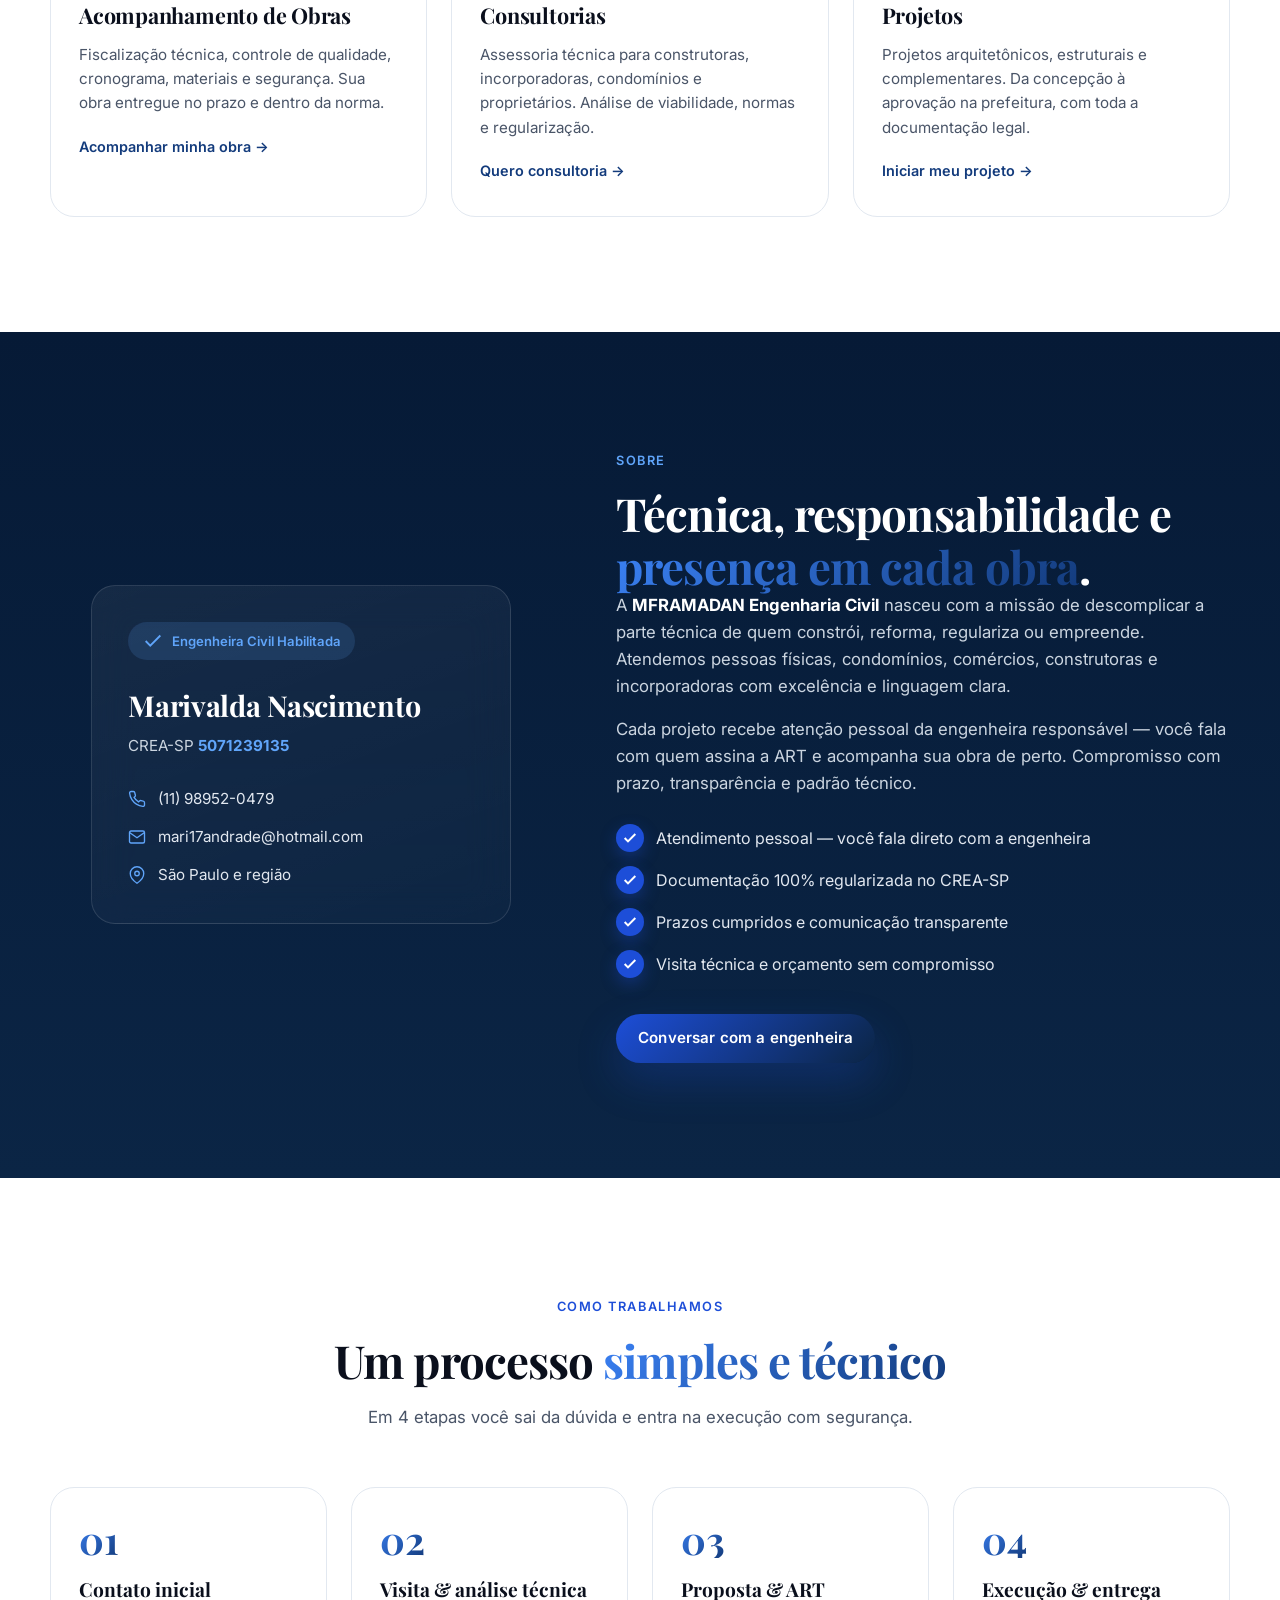
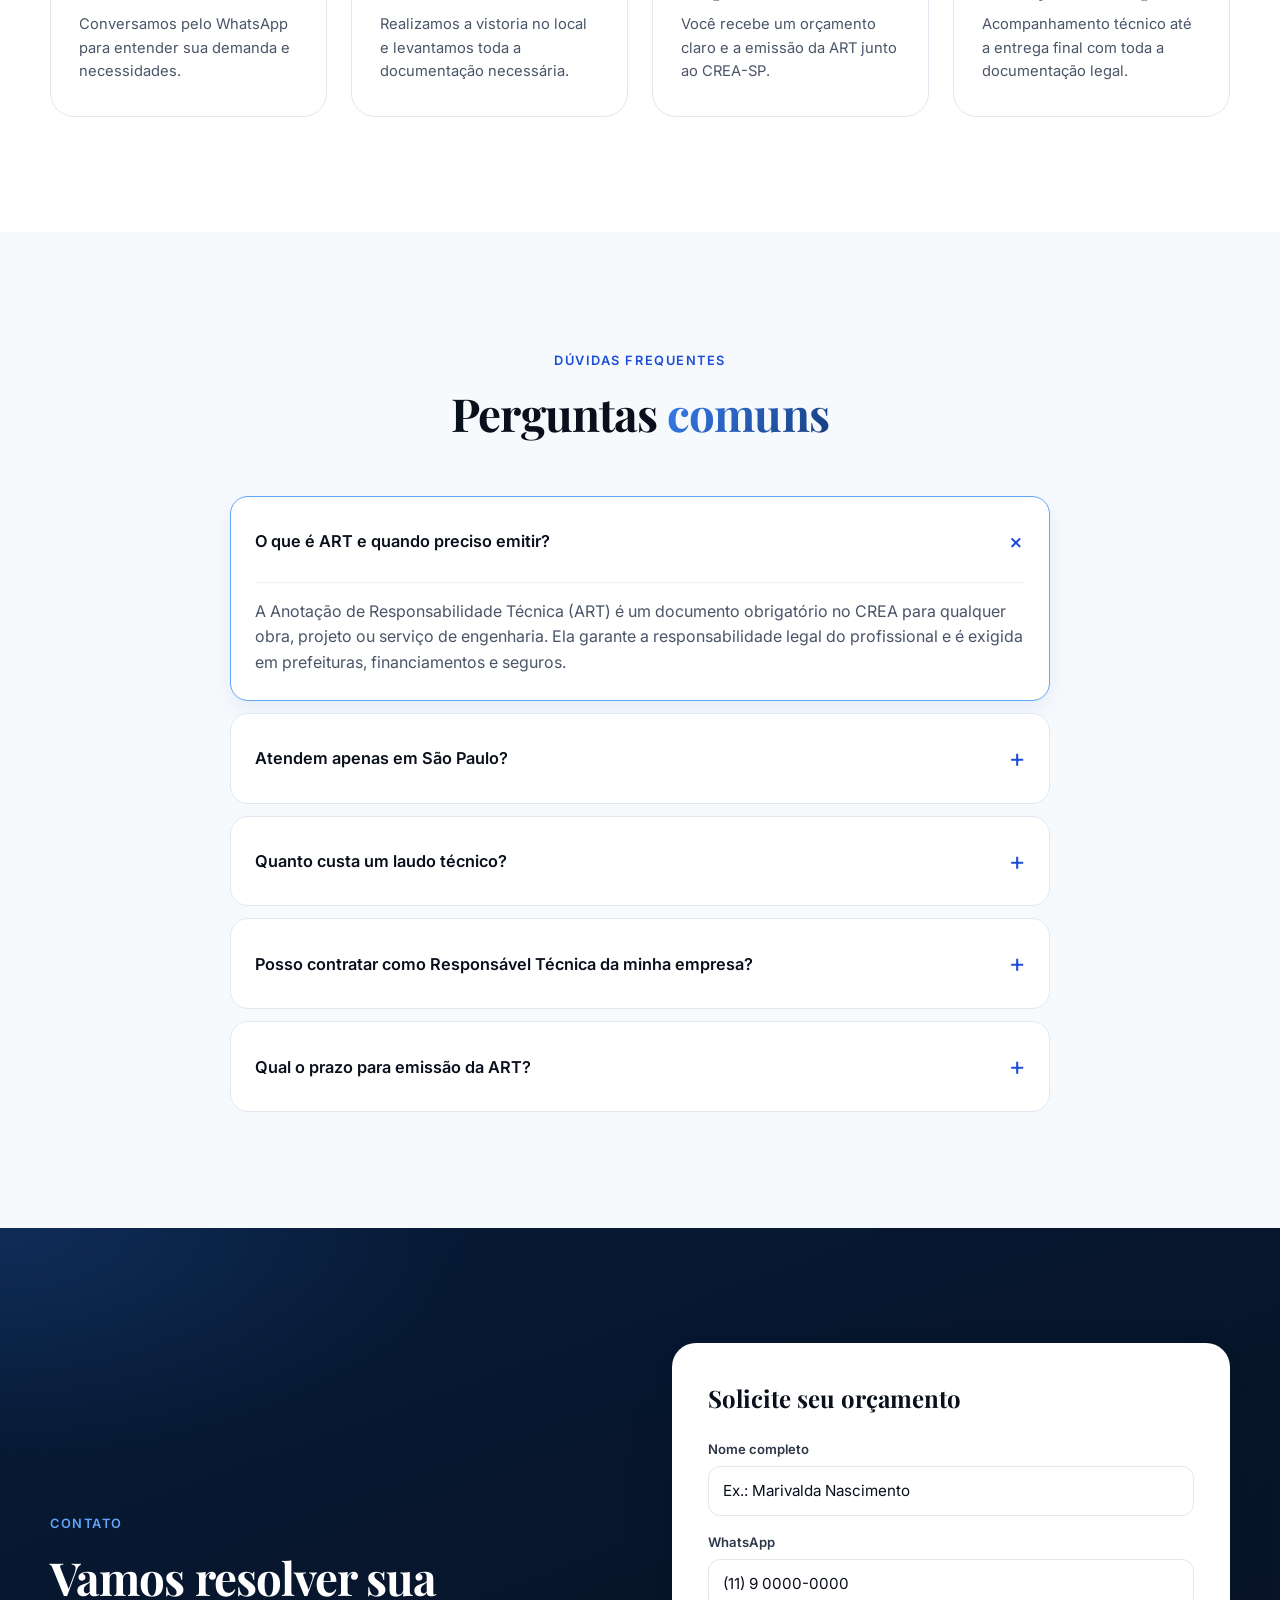
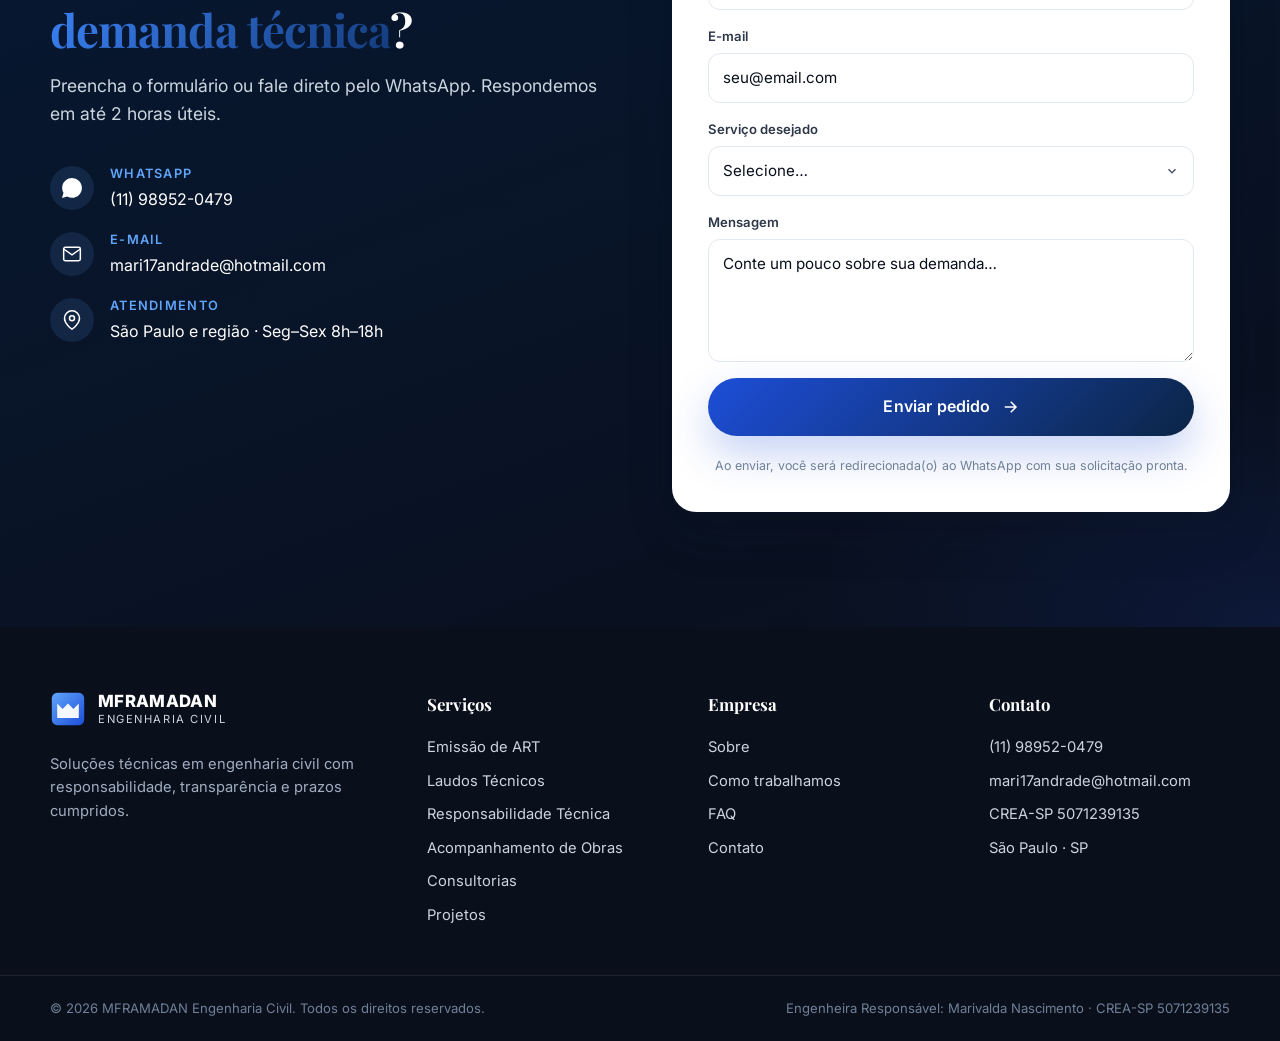
==== commit 47067419: "feat(checklist): adiciona lead magnet PDF imprimivel para reforma - Cria checklist-reforma.html (2 p" ====
--- a/index.html
+++ b/index.html
@@ -287,6 +287,24 @@
           Atendimento em São Paulo capital e Grande SP · Resposta em até 2h úteis
         </p>
       </div>
+
+      <a href="checklist-reforma.html" target="_blank" rel="noopener" class="reforma__leadmag reveal">
+        <div class="reforma__leadmag-ic">
+          <svg width="28" height="28" viewBox="0 0 24 24" fill="none" stroke="currentColor" stroke-width="1.8">
+            <path d="M14 2H6a2 2 0 0 0-2 2v16a2 2 0 0 0 2 2h12a2 2 0 0 0 2-2V8z"/>
+            <path d="M14 2v6h6"/>
+            <path d="M9 13h6M9 17h6"/>
+          </svg>
+        </div>
+        <div class="reforma__leadmag-text">
+          <strong>📋 Checklist Gratuito</strong>
+          <span>Toda a documentação técnica que o condomínio vai exigir, em 1 PDF</span>
+        </div>
+        <span class="reforma__leadmag-cta">
+          Baixar agora
+          <svg width="16" height="16" viewBox="0 0 24 24" fill="none" stroke="currentColor" stroke-width="2"><path d="M5 12h14M13 5l7 7-7 7"/></svg>
+        </span>
+      </a>
     </div>
   </section>
 
--- a/css/styles.css
+++ b/css/styles.css
@@ -596,11 +596,71 @@
   background: #1fb858;
 }
 
+.reforma__leadmag {
+  display: flex;
+  align-items: center;
+  gap: 18px;
+  margin-top: 16px;
+  padding: 18px 24px;
+  background: linear-gradient(135deg, #fef3c7 0%, #fde68a 100%);
+  border: 1.5px dashed #d97706;
+  border-radius: var(--r-xl);
+  color: #78350f;
+  text-decoration: none;
+  transition: transform var(--t-base), box-shadow var(--t-base);
+}
+.reforma__leadmag:hover {
+  transform: translateY(-2px);
+  box-shadow: 0 12px 24px rgba(217, 119, 6, .25);
+}
+.reforma__leadmag-ic {
+  width: 52px; height: 52px;
+  border-radius: var(--r-md);
+  background: #fff;
+  color: #d97706;
+  display: inline-flex;
+  align-items: center;
+  justify-content: center;
+  flex: none;
+  box-shadow: 0 4px 10px rgba(217, 119, 6, .15);
+}
+.reforma__leadmag-text {
+  flex: 1;
+  display: flex;
+  flex-direction: column;
+}
+.reforma__leadmag-text strong {
+  font-family: var(--font-display);
+  font-size: 1.15rem;
+  color: #78350f;
+}
+.reforma__leadmag-text span {
+  font-size: .9rem;
+  color: #92400e;
+  margin-top: 2px;
+}
+.reforma__leadmag-cta {
+  display: inline-flex;
+  align-items: center;
+  gap: 6px;
+  background: #d97706;
+  color: #fff;
+  padding: 10px 18px;
+  border-radius: var(--r-full);
+  font-weight: 700;
+  font-size: .9rem;
+  white-space: nowrap;
+  transition: gap var(--t-base);
+}
+.reforma__leadmag:hover .reforma__leadmag-cta { gap: 12px; }
+
 @media (max-width: 900px) {
   .reforma__grid { grid-template-columns: 1fr; gap: 20px; }
   .reforma__cta { padding: 28px; }
   .reforma__cta-inner { grid-template-columns: 1fr; gap: 20px; text-align: left; }
   .reforma__cta .btn { width: 100%; }
+  .reforma__leadmag { flex-direction: column; text-align: center; gap: 14px; }
+  .reforma__leadmag-cta { width: 100%; justify-content: center; }
 }
 
 /* ====== TRUSTBAR ====== */
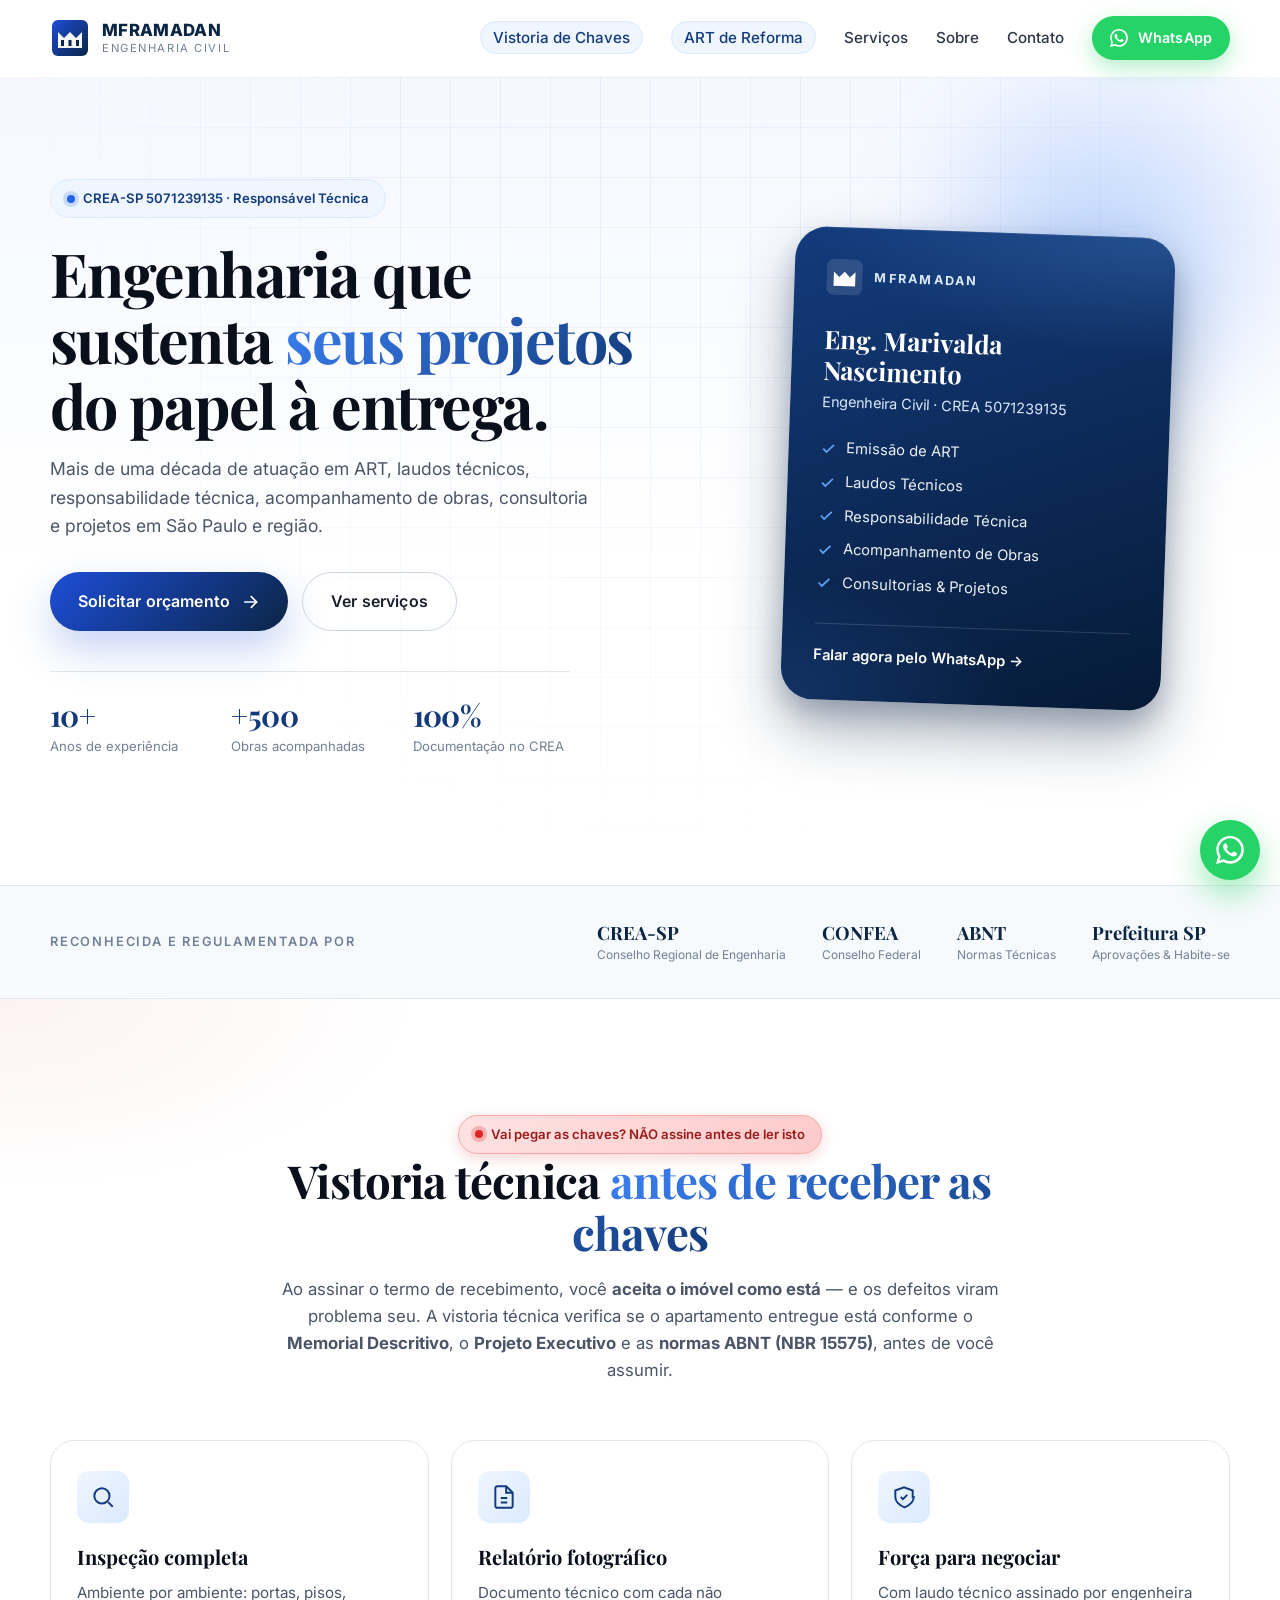
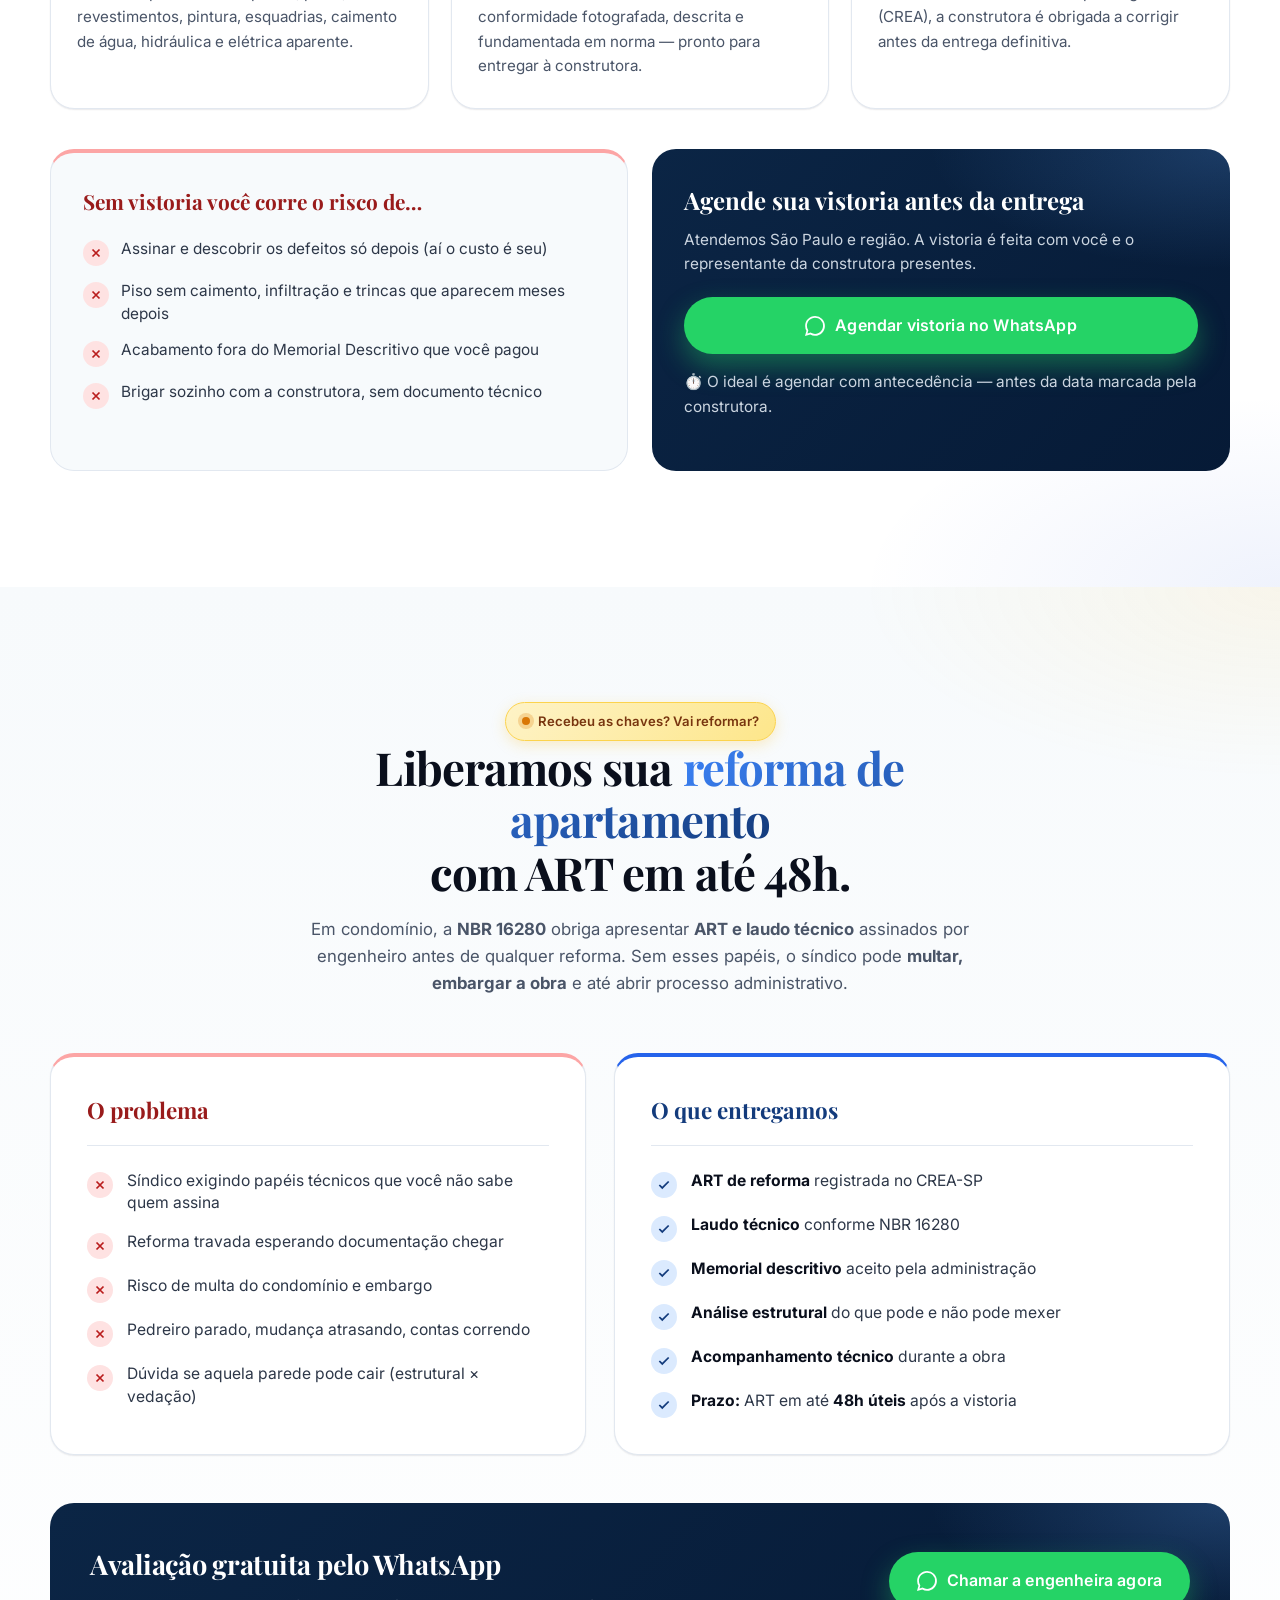
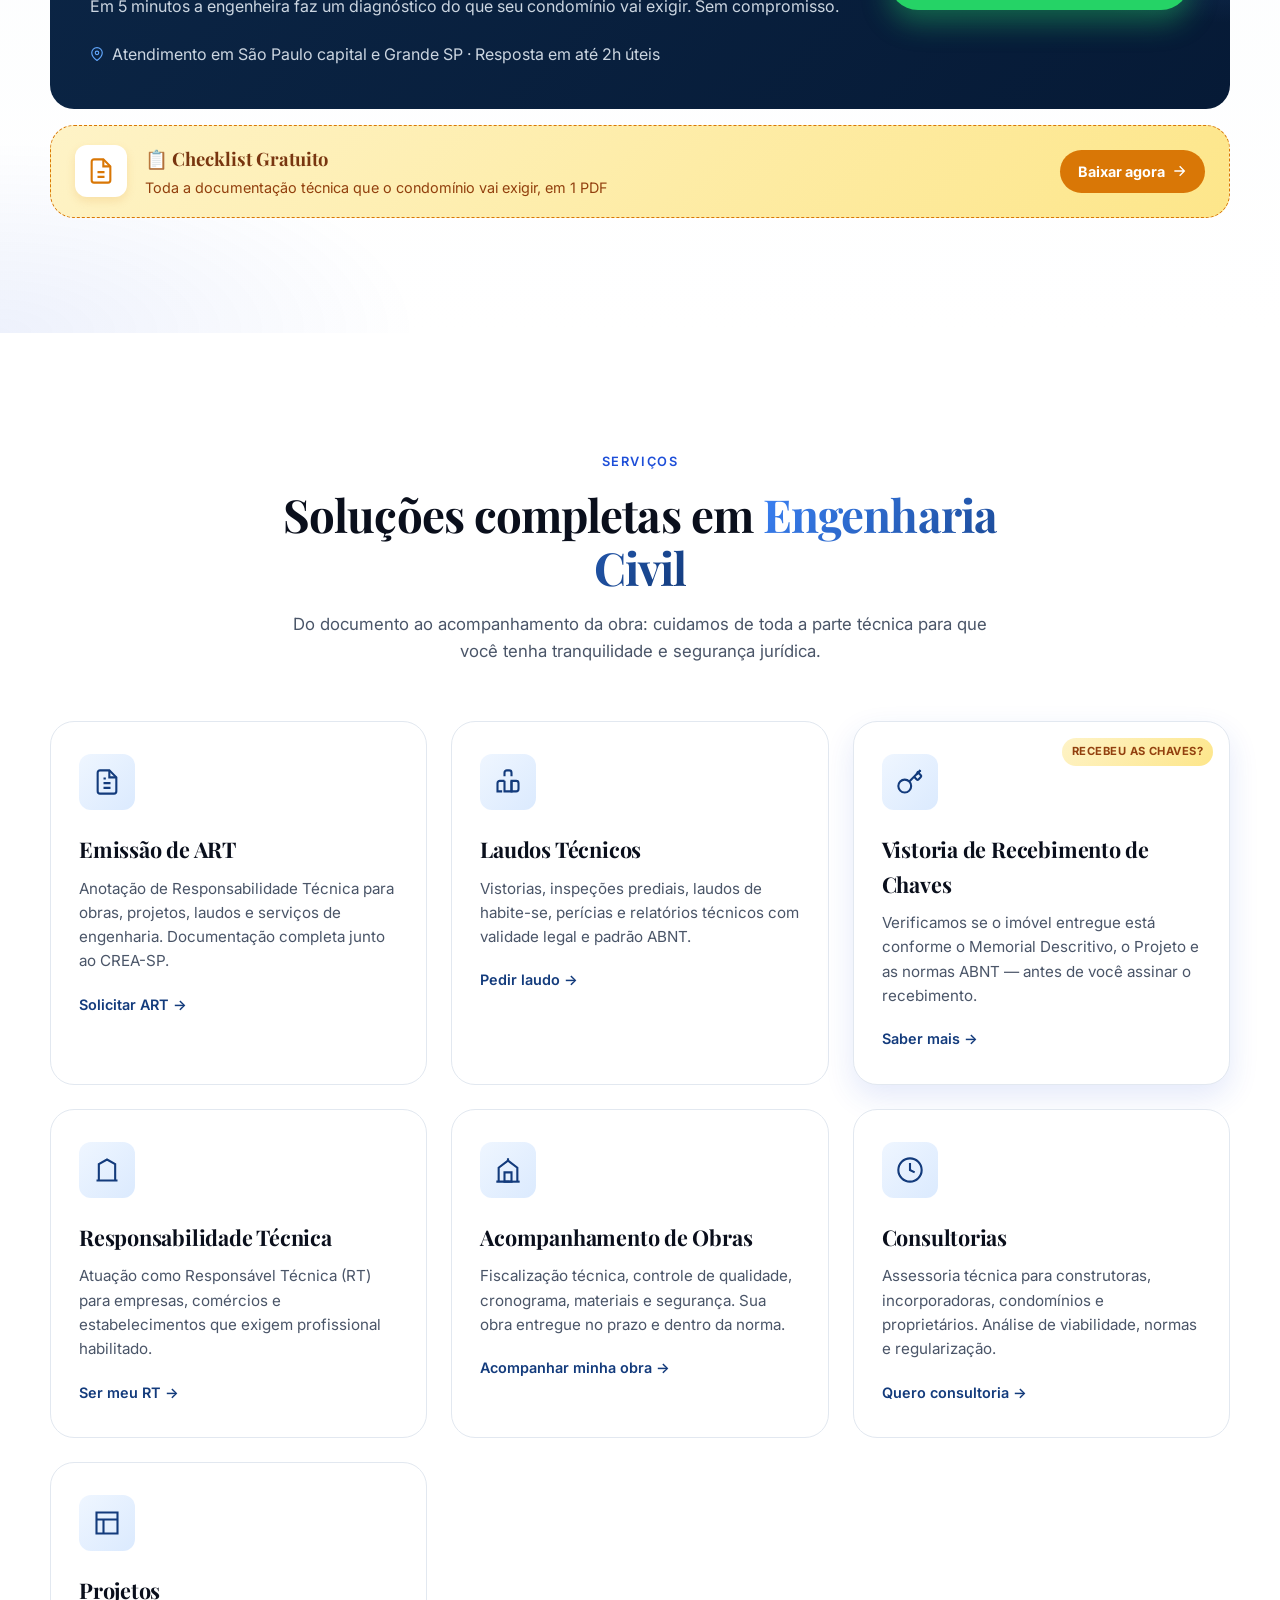
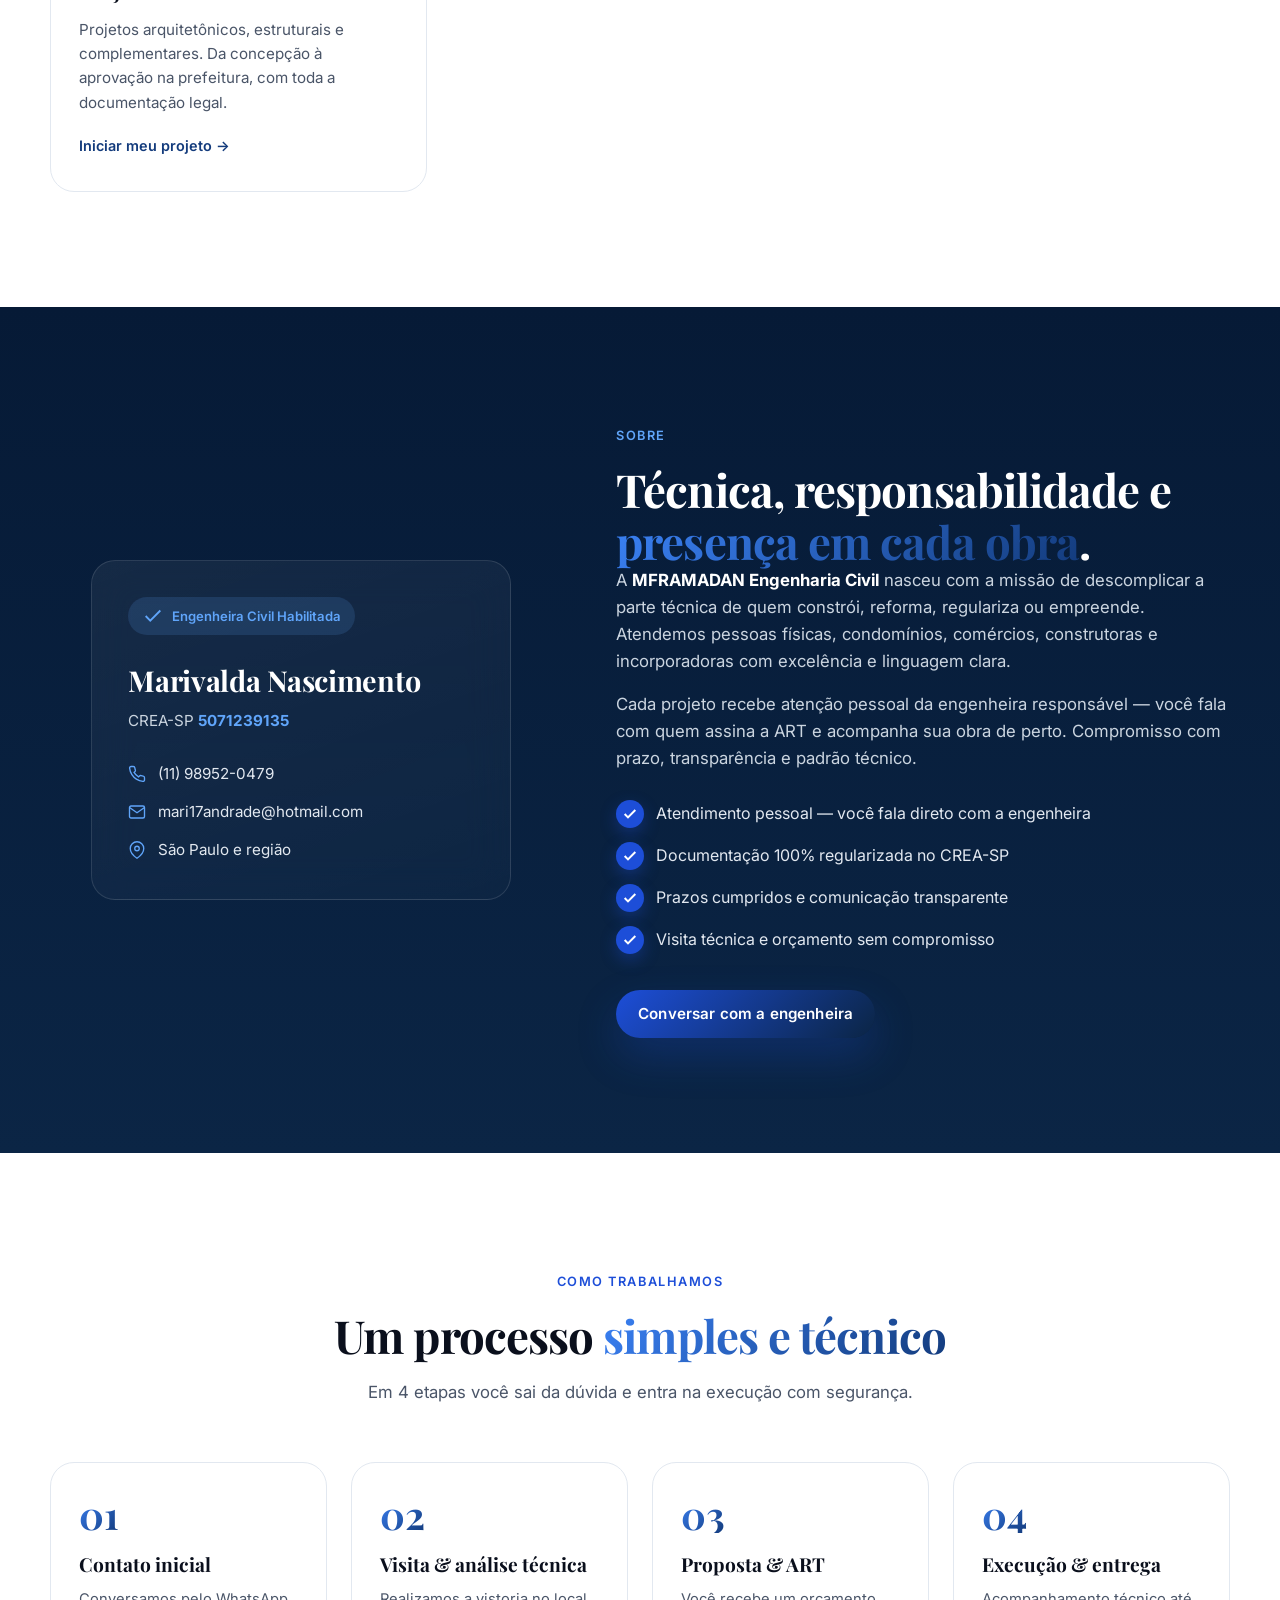
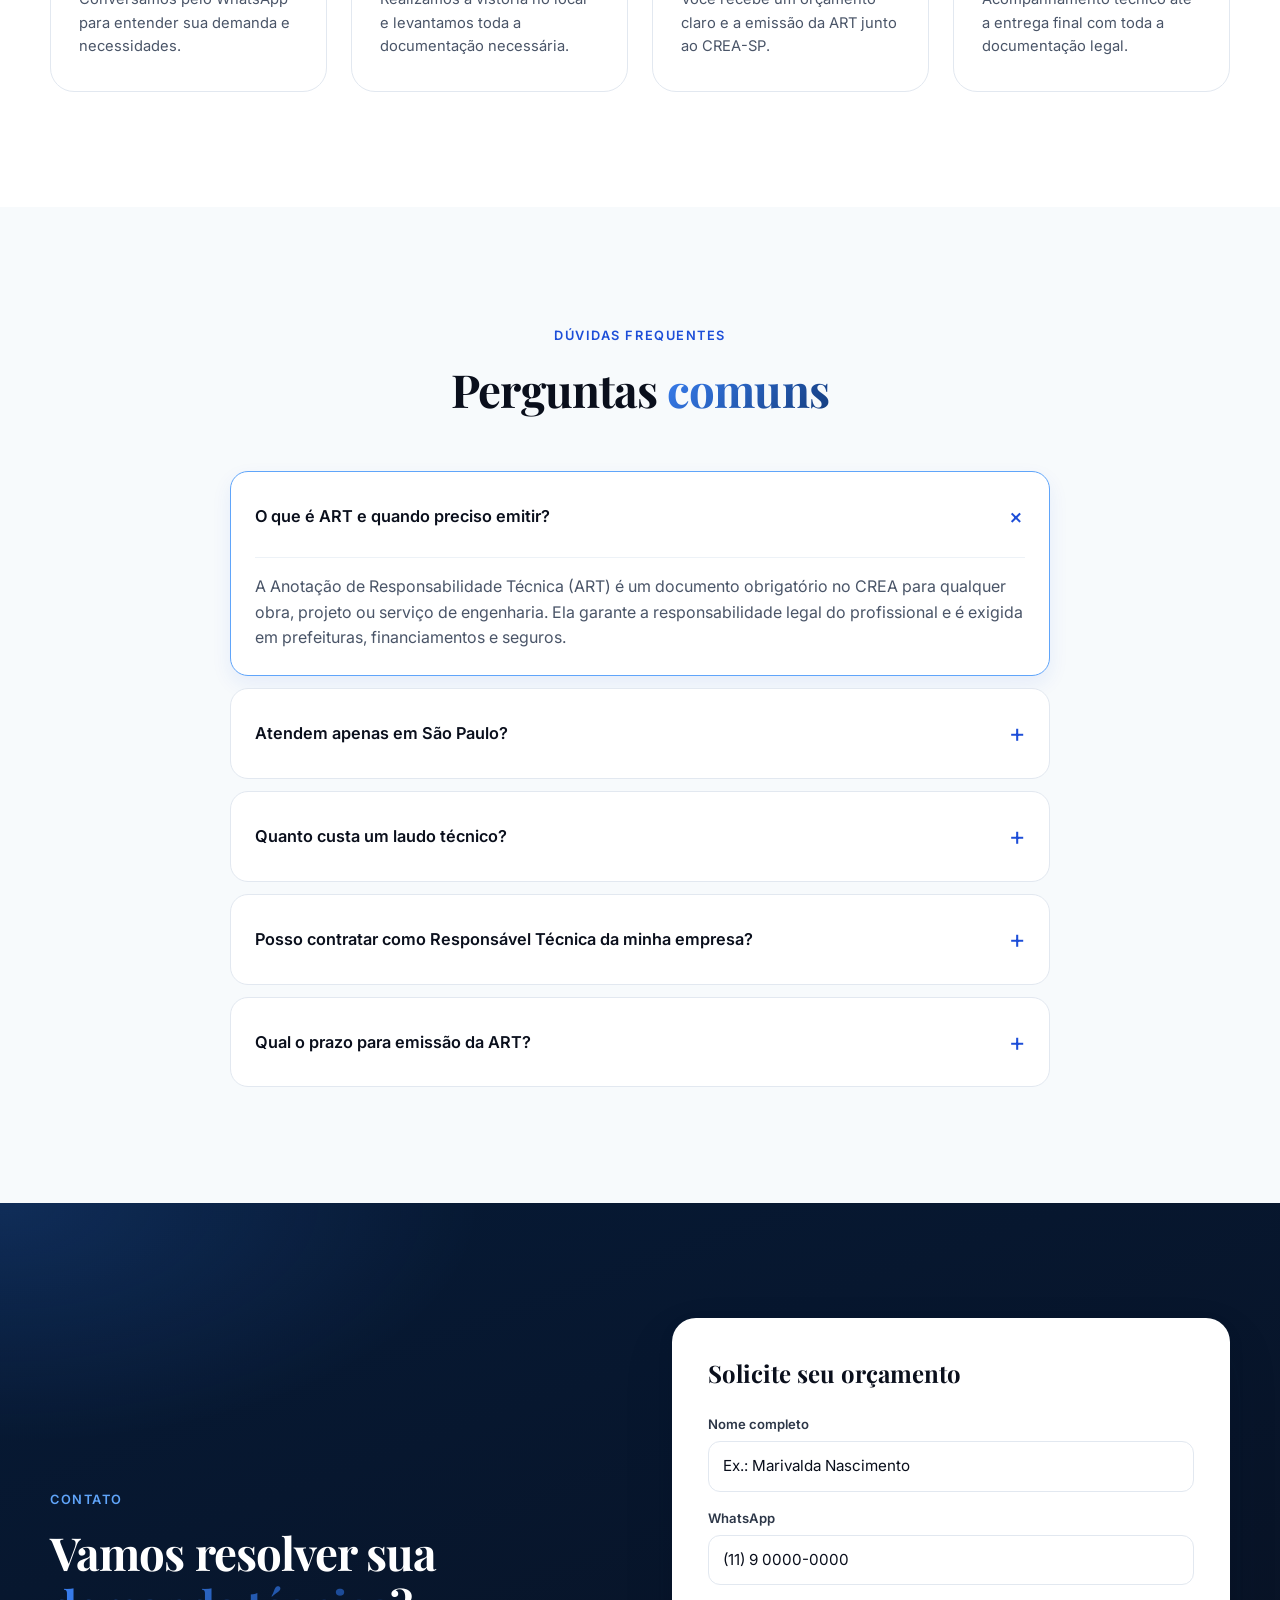
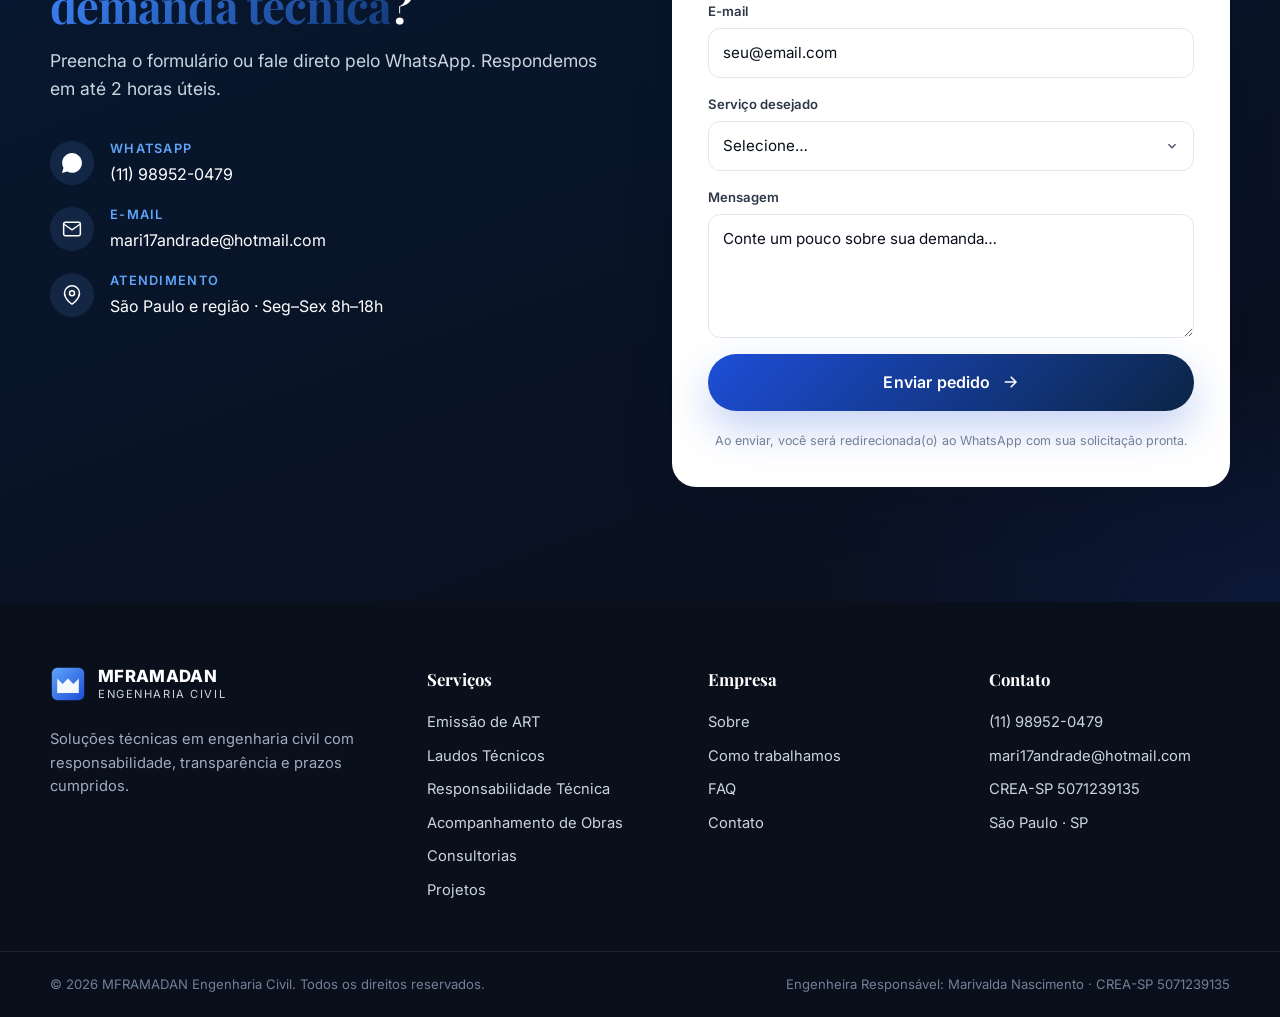
==== commit 54972c4c: "feat: vistoria de chaves, gerador de relatorio e fotos da engenheira 1) Vistoria de Recebimento de C" ====
--- a/index.html
+++ b/index.html
@@ -67,13 +67,13 @@
 
       <nav class="nav" id="nav">
         <ul class="nav__list">
+          <li><a href="#vistoria" class="nav__highlight">Vistoria de Chaves</a></li>
           <li><a href="#reforma" class="nav__highlight">ART de Reforma</a></li>
           <li><a href="#servicos">Serviços</a></li>
           <li><a href="#sobre">Sobre</a></li>
-          <li><a href="#faq">FAQ</a></li>
           <li><a href="#contato">Contato</a></li>
         </ul>
-        <a href="https://wa.me/5511989520479?text=Olá,%20vim%20pelo%20site%20e%20gostaria%20de%20um%20orçamento."
+        <a href="https://wa.me/5511989520479?text=Olá%20Marivalda!%20Vim%20pelo%20site%20da%20MFRAMADAN%20e%20gostaria%20de%20conversar.%20Pode%20me%20atender?"
            target="_blank" rel="noopener" class="btn btn--primary nav__cta">
           <svg width="18" height="18" viewBox="0 0 24 24" fill="currentColor" aria-hidden="true"><path d="M20.52 3.48A11.93 11.93 0 0 0 12.04 0C5.5 0 .2 5.3.2 11.85a11.8 11.8 0 0 0 1.59 5.95L0 24l6.36-1.66a11.86 11.86 0 0 0 5.68 1.44h.01c6.55 0 11.85-5.3 11.85-11.85 0-3.17-1.23-6.15-3.38-8.45ZM12.05 21.5h-.01a9.66 9.66 0 0 1-4.93-1.36l-.35-.21-3.77.99 1.01-3.68-.23-.38a9.65 9.65 0 0 1-1.48-5.16c0-5.34 4.34-9.68 9.69-9.68 2.59 0 5.02 1.01 6.85 2.84a9.62 9.62 0 0 1 2.83 6.85c0 5.34-4.34 9.69-9.61 9.79Zm5.31-7.27c-.29-.15-1.72-.85-1.99-.95-.27-.1-.46-.15-.66.15s-.76.95-.93 1.15c-.17.2-.34.22-.63.07-.29-.15-1.23-.45-2.34-1.44-.86-.77-1.45-1.72-1.62-2.01-.17-.29-.02-.45.13-.6.13-.13.29-.34.44-.51.15-.17.2-.29.29-.49.1-.2.05-.37-.02-.52-.07-.15-.66-1.59-.9-2.18-.24-.57-.48-.5-.66-.51l-.56-.01c-.2 0-.52.07-.79.37-.27.29-1.03 1-1.03 2.45 0 1.44 1.06 2.83 1.21 3.03.15.2 2.08 3.18 5.04 4.46.7.3 1.25.48 1.68.62.71.22 1.35.19 1.86.12.57-.08 1.72-.7 1.96-1.38.24-.68.24-1.26.17-1.38-.07-.12-.27-.2-.56-.34Z"/></svg>
           WhatsApp
@@ -150,7 +150,7 @@
             <li><svg width="16" height="16" viewBox="0 0 24 24" fill="none" stroke="currentColor" stroke-width="2.5"><path d="M20 6 9 17l-5-5"/></svg> Consultorias & Projetos</li>
           </ul>
 
-          <a href="https://wa.me/5511989520479?text=Olá,%20vim%20pelo%20site%20e%20gostaria%20de%20um%20orçamento."
+          <a href="https://wa.me/5511989520479?text=Olá%20Marivalda!%20Vi%20seus%20serviços%20no%20site%20e%20quero%20solicitar%20um%20orçamento."
              target="_blank" rel="noopener" class="card-3d__cta">
             Falar agora pelo WhatsApp →
           </a>
@@ -169,6 +169,73 @@
         <li><strong>ABNT</strong><span>Normas Técnicas</span></li>
         <li><strong>Prefeitura SP</strong><span>Aprovações & Habite-se</span></li>
       </ul>
+    </div>
+  </section>
+
+  <!-- ====== VISTORIA DE RECEBIMENTO DE CHAVES (LANDING NICHE) ====== -->
+  <section class="section vistoria" id="vistoria">
+    <div class="container">
+      <header class="section__head reveal">
+        <span class="badge badge--alert">
+          <span class="badge__dot badge__dot--alert"></span>
+          Vai pegar as chaves? NÃO assine antes de ler isto
+        </span>
+        <h2 class="section__title">
+          Vistoria técnica <span class="text-gradient">antes de receber as chaves</span>
+        </h2>
+        <p class="section__lead">
+          Ao assinar o termo de recebimento, você <strong>aceita o imóvel como está</strong> —
+          e os defeitos viram problema seu. A vistoria técnica verifica se o apartamento
+          entregue está conforme o <strong>Memorial Descritivo</strong>, o <strong>Projeto Executivo</strong>
+          e as <strong>normas ABNT (NBR 15575)</strong>, antes de você assumir.
+        </p>
+      </header>
+
+      <div class="vistoria__grid">
+        <article class="vistoria__card reveal">
+          <div class="vistoria__ic">
+            <svg width="26" height="26" viewBox="0 0 24 24" fill="none" stroke="currentColor" stroke-width="1.8"><circle cx="11" cy="11" r="7"/><path d="m21 21-4.3-4.3"/></svg>
+          </div>
+          <h3>Inspeção completa</h3>
+          <p>Ambiente por ambiente: portas, pisos, revestimentos, pintura, esquadrias, caimento de água, hidráulica e elétrica aparente.</p>
+        </article>
+        <article class="vistoria__card reveal">
+          <div class="vistoria__ic">
+            <svg width="26" height="26" viewBox="0 0 24 24" fill="none" stroke="currentColor" stroke-width="1.8"><path d="M14 2H6a2 2 0 0 0-2 2v16a2 2 0 0 0 2 2h12a2 2 0 0 0 2-2V8z"/><path d="M14 2v6h6"/><path d="M9 13h6M9 17h6"/></svg>
+          </div>
+          <h3>Relatório fotográfico</h3>
+          <p>Documento técnico com cada não conformidade fotografada, descrita e fundamentada em norma — pronto para entregar à construtora.</p>
+        </article>
+        <article class="vistoria__card reveal">
+          <div class="vistoria__ic">
+            <svg width="26" height="26" viewBox="0 0 24 24" fill="none" stroke="currentColor" stroke-width="1.8"><path d="M9 12l2 2 4-4"/><path d="M21 12c0 5-3.5 7.5-8.5 9.5C7.5 19.5 4 17 4 12V6l8-3 8 3v6Z"/></svg>
+          </div>
+          <h3>Força para negociar</h3>
+          <p>Com laudo técnico assinado por engenheira (CREA), a construtora é obrigada a corrigir antes da entrega definitiva.</p>
+        </article>
+      </div>
+
+      <div class="vistoria__split">
+        <div class="vistoria__pain reveal">
+          <h3>Sem vistoria você corre o risco de…</h3>
+          <ul>
+            <li><span class="reforma__ic reforma__ic--bad"><svg width="14" height="14" viewBox="0 0 24 24" fill="none" stroke="currentColor" stroke-width="3"><path d="M18 6 6 18M6 6l12 12"/></svg></span> Assinar e descobrir os defeitos só depois (aí o custo é seu)</li>
+            <li><span class="reforma__ic reforma__ic--bad"><svg width="14" height="14" viewBox="0 0 24 24" fill="none" stroke="currentColor" stroke-width="3"><path d="M18 6 6 18M6 6l12 12"/></svg></span> Piso sem caimento, infiltração e trincas que aparecem meses depois</li>
+            <li><span class="reforma__ic reforma__ic--bad"><svg width="14" height="14" viewBox="0 0 24 24" fill="none" stroke="currentColor" stroke-width="3"><path d="M18 6 6 18M6 6l12 12"/></svg></span> Acabamento fora do Memorial Descritivo que você pagou</li>
+            <li><span class="reforma__ic reforma__ic--bad"><svg width="14" height="14" viewBox="0 0 24 24" fill="none" stroke="currentColor" stroke-width="3"><path d="M18 6 6 18M6 6l12 12"/></svg></span> Brigar sozinho com a construtora, sem documento técnico</li>
+          </ul>
+        </div>
+        <div class="vistoria__cta reveal">
+          <h3>Agende sua vistoria antes da entrega</h3>
+          <p>Atendemos São Paulo e região. A vistoria é feita com você e o representante da construtora presentes.</p>
+          <a href="https://wa.me/5511989520479?text=Olá%20Marivalda!%20Vou%20receber%20as%20chaves%20do%20meu%20apartamento%20e%20quero%20agendar%20uma%20vistoria%20técnica%20antes%20de%20assinar%20o%20recebimento."
+             target="_blank" rel="noopener" class="btn btn--whatsapp btn--lg btn--block">
+            <svg width="20" height="20" viewBox="0 0 24 24" fill="currentColor" aria-hidden="true"><path d="M20.52 3.48A11.93 11.93 0 0 0 12.04 0C5.5 0 .2 5.3.2 11.85a11.8 11.8 0 0 0 1.59 5.95L0 24l6.36-1.66a11.86 11.86 0 0 0 5.68 1.44h.01c6.55 0 11.85-5.3 11.85-11.85 0-3.17-1.23-6.15-3.38-8.45ZM12.05 21.5h-.01a9.66 9.66 0 0 1-4.93-1.36l-.35-.21-3.77.99 1.01-3.68-.23-.38a9.65 9.65 0 0 1-1.48-5.16c0-5.34 4.34-9.68 9.69-9.68 2.59 0 5.02 1.01 6.85 2.84a9.62 9.62 0 0 1 2.83 6.85c0 5.34-4.34 9.69-9.61 9.79Z"/></svg>
+            Agendar vistoria no WhatsApp
+          </a>
+          <p class="vistoria__note">⏱️ O ideal é agendar com antecedência — antes da data marcada pela construtora.</p>
+        </div>
+      </div>
     </div>
   </section>
 
@@ -276,7 +343,7 @@
             <h3>Avaliação gratuita pelo WhatsApp</h3>
             <p>Em 5 minutos a engenheira faz um diagnóstico do que seu condomínio vai exigir. Sem compromisso.</p>
           </div>
-          <a href="https://wa.me/5511989520479?text=Olá,%20recebi%20as%20chaves%20do%20meu%20apartamento%20e%20vou%20reformar.%20Gostaria%20de%20uma%20avaliação%20para%20ART%20e%20laudo%20técnico."
+          <a href="https://wa.me/5511989520479?text=Olá%20Marivalda!%20Vou%20reformar%20meu%20apartamento%20e%20preciso%20da%20ART%20e%20do%20laudo%20técnico%20para%20o%20condomínio%20aprovar%20a%20obra."
              target="_blank" rel="noopener" class="btn btn--whatsapp btn--lg">
             <svg width="20" height="20" viewBox="0 0 24 24" fill="currentColor" aria-hidden="true"><path d="M20.52 3.48A11.93 11.93 0 0 0 12.04 0C5.5 0 .2 5.3.2 11.85a11.8 11.8 0 0 0 1.59 5.95L0 24l6.36-1.66a11.86 11.86 0 0 0 5.68 1.44h.01c6.55 0 11.85-5.3 11.85-11.85 0-3.17-1.23-6.15-3.38-8.45ZM12.05 21.5h-.01a9.66 9.66 0 0 1-4.93-1.36l-.35-.21-3.77.99 1.01-3.68-.23-.38a9.65 9.65 0 0 1-1.48-5.16c0-5.34 4.34-9.68 9.69-9.68 2.59 0 5.02 1.01 6.85 2.84a9.62 9.62 0 0 1 2.83 6.85c0 5.34-4.34 9.69-9.61 9.79Z"/></svg>
             Chamar a engenheira agora
@@ -349,6 +416,21 @@
           <a href="#contato" class="service__link">Pedir laudo →</a>
         </article>
 
+        <article class="service service--featured reveal">
+          <span class="service__tag">Recebeu as chaves?</span>
+          <div class="service__icon">
+            <svg width="28" height="28" viewBox="0 0 24 24" fill="none" stroke="currentColor" stroke-width="1.8">
+              <path d="m15.5 7.5 2.3 2.3a1 1 0 0 0 1.4 0l2.1-2.1a1 1 0 0 0 0-1.4l-3.4-3.4"/>
+              <path d="m21 2-9.6 9.6"/>
+              <circle cx="7.5" cy="15.5" r="5.5"/>
+              <path d="m21 2-3.5 3.5"/>
+            </svg>
+          </div>
+          <h3>Vistoria de Recebimento de Chaves</h3>
+          <p>Verificamos se o imóvel entregue está conforme o Memorial Descritivo, o Projeto e as normas ABNT — antes de você assinar o recebimento.</p>
+          <a href="#vistoria" class="service__link">Saber mais →</a>
+        </article>
+
         <article class="service reveal">
           <div class="service__icon">
             <svg width="28" height="28" viewBox="0 0 24 24" fill="none" stroke="currentColor" stroke-width="1.8">
@@ -409,6 +491,8 @@
     <div class="container about">
       <div class="about__media reveal">
         <div class="about__card">
+          <img class="about__photo" src="imagens/engenheira/marivalda.jpg" alt="Eng. Marivalda Nascimento" loading="lazy"
+               onerror="this.remove()" />
           <div class="about__badge">
             <svg width="22" height="22" viewBox="0 0 24 24" fill="none" stroke="currentColor" stroke-width="2"><path d="M20 6 9 17l-5-5"/></svg>
             Engenheira Civil Habilitada
@@ -561,7 +645,7 @@
         <ul class="cta__channels">
           <li>
             <span class="cta__ic"><svg width="20" height="20" viewBox="0 0 24 24" fill="currentColor"><path d="M20.52 3.48A11.93 11.93 0 0 0 12.04 0C5.5 0 .2 5.3.2 11.85a11.8 11.8 0 0 0 1.59 5.95L0 24l6.36-1.66a11.86 11.86 0 0 0 5.68 1.44h.01c6.55 0 11.85-5.3 11.85-11.85 0-3.17-1.23-6.15-3.38-8.45Z"/></svg></span>
-            <div><strong>WhatsApp</strong><a href="https://wa.me/5511989520479" target="_blank" rel="noopener">(11) 98952-0479</a></div>
+            <div><strong>WhatsApp</strong><a href="https://wa.me/5511989520479?text=Olá%20Marivalda!%20Vim%20pelo%20site%20da%20MFRAMADAN%20e%20gostaria%20de%20conversar." target="_blank" rel="noopener">(11) 98952-0479</a></div>
           </li>
           <li>
             <span class="cta__ic"><svg width="20" height="20" viewBox="0 0 24 24" fill="none" stroke="currentColor" stroke-width="1.8"><path d="M4 4h16c1.1 0 2 .9 2 2v12c0 1.1-.9 2-2 2H4c-1.1 0-2-.9-2-2V6c0-1.1.9-2 2-2Z"/><path d="m22 6-10 7L2 6"/></svg></span>
@@ -668,7 +752,7 @@
       <div class="footer__col">
         <h4>Contato</h4>
         <ul>
-          <li><a href="https://wa.me/5511989520479" target="_blank" rel="noopener">(11) 98952-0479</a></li>
+          <li><a href="https://wa.me/5511989520479?text=Olá%20Marivalda!%20Vim%20pelo%20site%20da%20MFRAMADAN%20e%20gostaria%20de%20conversar." target="_blank" rel="noopener">(11) 98952-0479</a></li>
           <li><a href="mailto:mari17andrade@hotmail.com">mari17andrade@hotmail.com</a></li>
           <li>CREA-SP 5071239135</li>
           <li>São Paulo · SP</li>
@@ -684,7 +768,7 @@
   </footer>
 
   <!-- WhatsApp floating -->
-  <a href="https://wa.me/5511989520479?text=Olá,%20vim%20pelo%20site%20da%20MFRAMADAN%20e%20gostaria%20de%20um%20orçamento."
+  <a href="https://wa.me/5511989520479?text=Olá%20Marivalda!%20Estou%20no%20seu%20site%20e%20tenho%20uma%20dúvida%20rápida.%20Pode%20me%20responder?"
      class="wa-float" target="_blank" rel="noopener" aria-label="Falar no WhatsApp">
     <svg width="28" height="28" viewBox="0 0 24 24" fill="currentColor" aria-hidden="true"><path d="M20.52 3.48A11.93 11.93 0 0 0 12.04 0C5.5 0 .2 5.3.2 11.85a11.8 11.8 0 0 0 1.59 5.95L0 24l6.36-1.66a11.86 11.86 0 0 0 5.68 1.44h.01c6.55 0 11.85-5.3 11.85-11.85 0-3.17-1.23-6.15-3.38-8.45ZM12.05 21.5h-.01a9.66 9.66 0 0 1-4.93-1.36l-.35-.21-3.77.99 1.01-3.68-.23-.38a9.65 9.65 0 0 1-1.48-5.16c0-5.34 4.34-9.68 9.69-9.68 2.59 0 5.02 1.01 6.85 2.84a9.62 9.62 0 0 1 2.83 6.85c0 5.34-4.34 9.69-9.61 9.79Zm5.31-7.27c-.29-.15-1.72-.85-1.99-.95-.27-.1-.46-.15-.66.15s-.76.95-.93 1.15c-.17.2-.34.22-.63.07-.29-.15-1.23-.45-2.34-1.44-.86-.77-1.45-1.72-1.62-2.01-.17-.29-.02-.45.13-.6.13-.13.29-.34.44-.51.15-.17.2-.29.29-.49.1-.2.05-.37-.02-.52-.07-.15-.66-1.59-.9-2.18-.24-.57-.48-.5-.66-.51l-.56-.01c-.2 0-.52.07-.79.37-.27.29-1.03 1-1.03 2.45 0 1.44 1.06 2.83 1.21 3.03.15.2 2.08 3.18 5.04 4.46.7.3 1.25.48 1.68.62.71.22 1.35.19 1.86.12.57-.08 1.72-.7 1.96-1.38.24-.68.24-1.26.17-1.38-.07-.12-.27-.2-.56-.34Z"/></svg>
   </a>
--- a/css/styles.css
+++ b/css/styles.css
@@ -661,6 +661,148 @@
   .reforma__cta .btn { width: 100%; }
   .reforma__leadmag { flex-direction: column; text-align: center; gap: 14px; }
   .reforma__leadmag-cta { width: 100%; justify-content: center; }
+}
+
+/* ====== VISTORIA DE CHAVES (nicho) ====== */
+.vistoria {
+  background:
+    radial-gradient(700px 320px at 0% 0%, rgba(220, 38, 38, .06), transparent 60%),
+    radial-gradient(700px 320px at 100% 100%, rgba(29, 78, 216, .07), transparent 60%),
+    #ffffff;
+}
+.badge--alert {
+  background: linear-gradient(135deg, #fee2e2, #fecaca);
+  color: #991b1b;
+  border-color: #fca5a5;
+  box-shadow: 0 4px 14px rgba(220, 38, 38, .2);
+}
+.badge__dot--alert {
+  background: #dc2626;
+  box-shadow: 0 0 0 4px rgba(220, 38, 38, .25);
+}
+.vistoria__grid {
+  display: grid;
+  grid-template-columns: repeat(3, 1fr);
+  gap: 22px;
+  margin-bottom: 40px;
+}
+.vistoria__card {
+  background: var(--white);
+  border: 1px solid var(--ink-200);
+  border-radius: var(--r-xl);
+  padding: 30px 26px;
+  box-shadow: var(--shadow-sm);
+  transition: transform var(--t-base), box-shadow var(--t-base);
+}
+.vistoria__card:hover { transform: translateY(-5px); box-shadow: var(--shadow-lg); }
+.vistoria__ic {
+  width: 52px; height: 52px;
+  border-radius: var(--r-md);
+  background: linear-gradient(135deg, var(--brand-50), var(--brand-100));
+  color: var(--brand-700);
+  display: flex; align-items: center; justify-content: center;
+  margin-bottom: 18px;
+}
+.vistoria__card h3 {
+  font-family: var(--font-display);
+  font-size: 1.25rem;
+  color: var(--ink-900);
+  margin-bottom: 8px;
+}
+.vistoria__card p { color: var(--ink-600); font-size: .95rem; }
+
+.vistoria__split {
+  display: grid;
+  grid-template-columns: 1fr 1fr;
+  gap: 24px;
+  align-items: stretch;
+}
+.vistoria__pain {
+  background: var(--ink-50);
+  border: 1px solid var(--ink-200);
+  border-top: 4px solid #fca5a5;
+  border-radius: var(--r-xl);
+  padding: 32px;
+}
+.vistoria__pain h3 {
+  font-family: var(--font-display);
+  font-size: 1.3rem;
+  color: #991b1b;
+  margin-bottom: 20px;
+}
+.vistoria__pain ul { display: flex; flex-direction: column; gap: 14px; }
+.vistoria__pain li {
+  display: flex;
+  align-items: flex-start;
+  gap: 12px;
+  color: var(--ink-700);
+  font-size: .96rem;
+  line-height: 1.45;
+}
+.vistoria__cta {
+  background: linear-gradient(135deg, var(--brand-800), var(--brand-900));
+  color: var(--white);
+  border-radius: var(--r-xl);
+  padding: 32px;
+  display: flex;
+  flex-direction: column;
+  justify-content: center;
+  position: relative;
+  overflow: hidden;
+}
+.vistoria__cta::before {
+  content: '';
+  position: absolute; inset: 0;
+  background: radial-gradient(500px 200px at 100% 0%, rgba(96,165,250,.22), transparent 60%);
+  pointer-events: none;
+}
+.vistoria__cta > * { position: relative; }
+.vistoria__cta h3 {
+  font-family: var(--font-display);
+  font-size: 1.5rem;
+  margin-bottom: 8px;
+}
+.vistoria__cta p { color: var(--ink-300); font-size: .96rem; margin-bottom: 20px; }
+.vistoria__note {
+  margin-top: 16px;
+  font-size: .82rem;
+  color: var(--ink-400);
+}
+
+/* Card de serviço em destaque */
+.service--featured {
+  border-color: var(--brand-300);
+  box-shadow: 0 12px 30px rgba(29, 78, 216, .12);
+  position: relative;
+}
+.service--featured::before { opacity: 1; }
+.service__tag {
+  position: absolute;
+  top: 16px; right: 16px;
+  background: linear-gradient(135deg, #fef3c7, #fde68a);
+  color: #92400e;
+  font-size: .7rem;
+  font-weight: 700;
+  letter-spacing: .04em;
+  text-transform: uppercase;
+  padding: 5px 10px;
+  border-radius: var(--r-full);
+}
+
+/* Foto da engenheira (some sozinha se o arquivo não existir) */
+.about__photo {
+  width: 100%;
+  aspect-ratio: 4 / 3;
+  object-fit: cover;
+  border-radius: var(--r-lg);
+  margin-bottom: 24px;
+  border: 1px solid rgba(255,255,255,.12);
+}
+
+@media (max-width: 900px) {
+  .vistoria__grid { grid-template-columns: 1fr; gap: 16px; }
+  .vistoria__split { grid-template-columns: 1fr; }
+  .vistoria__pain, .vistoria__cta { padding: 24px; }
 }
 
 /* ====== TRUSTBAR ====== */
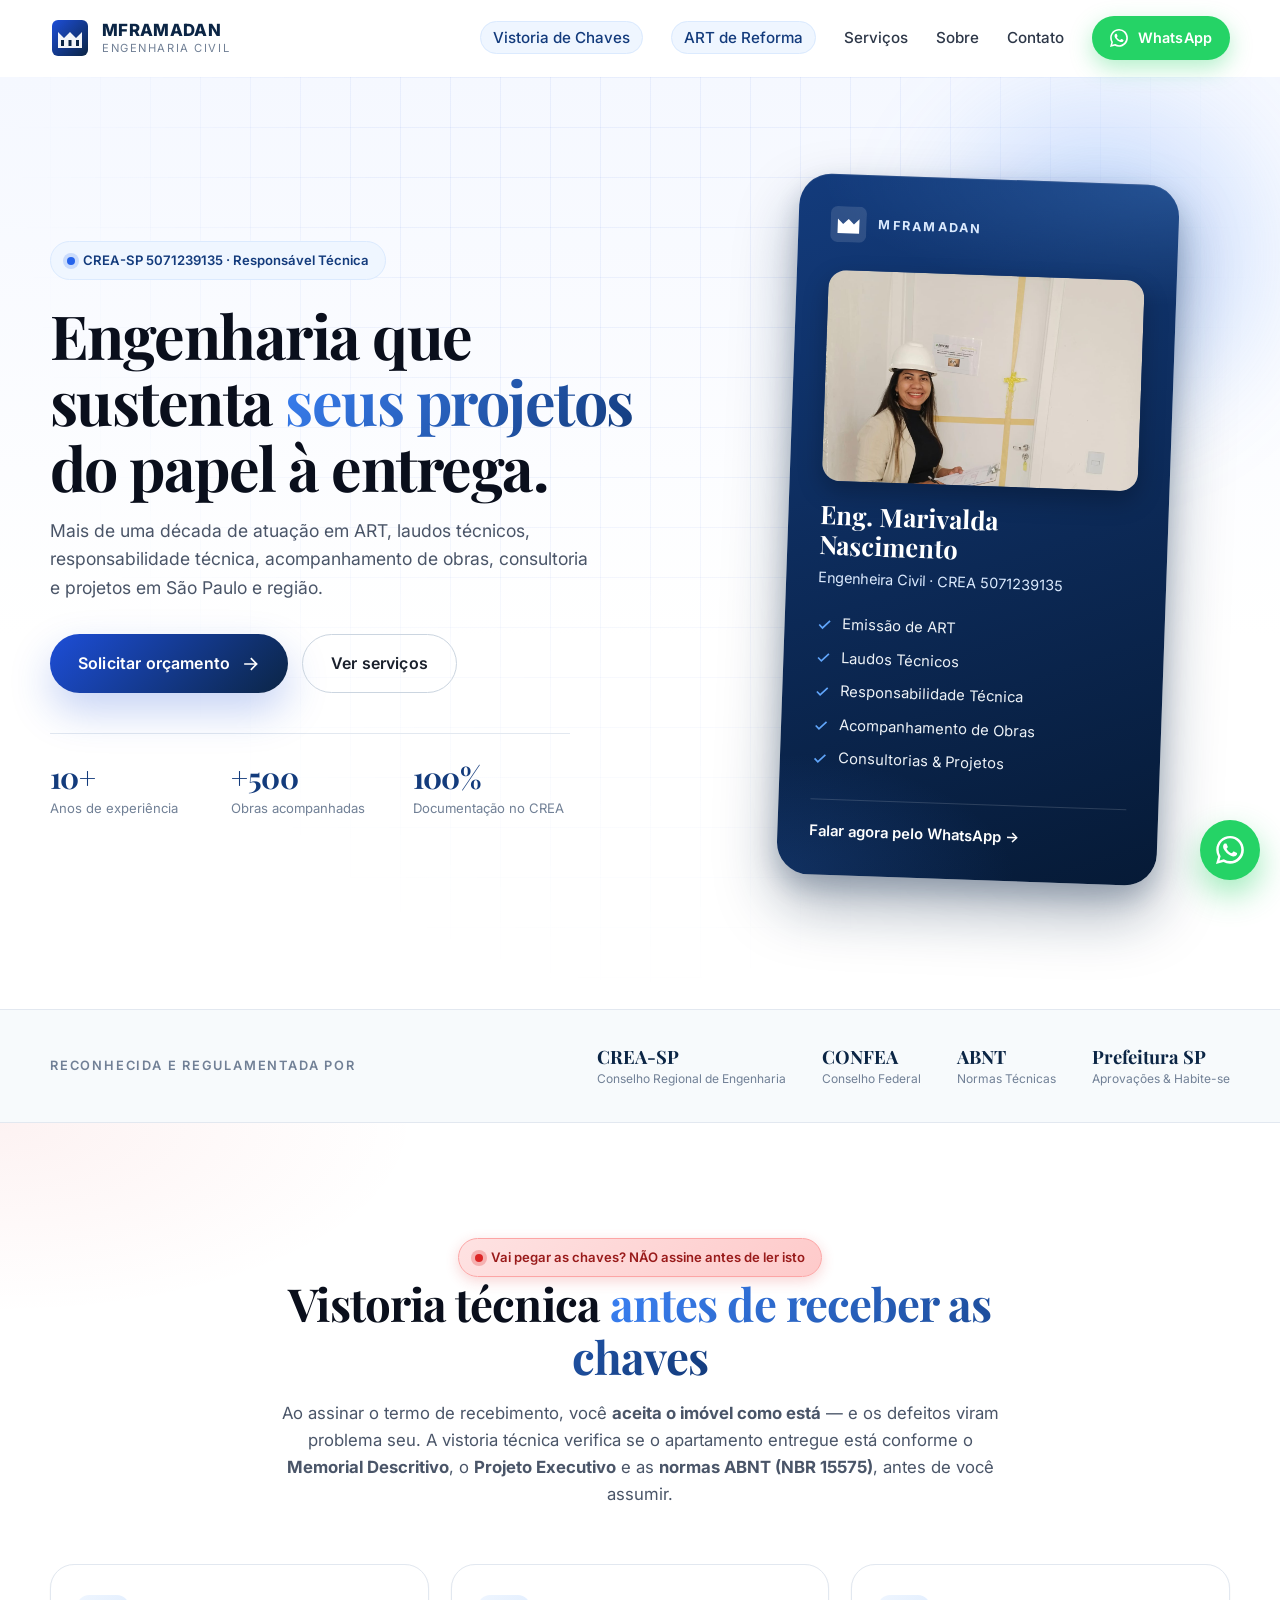
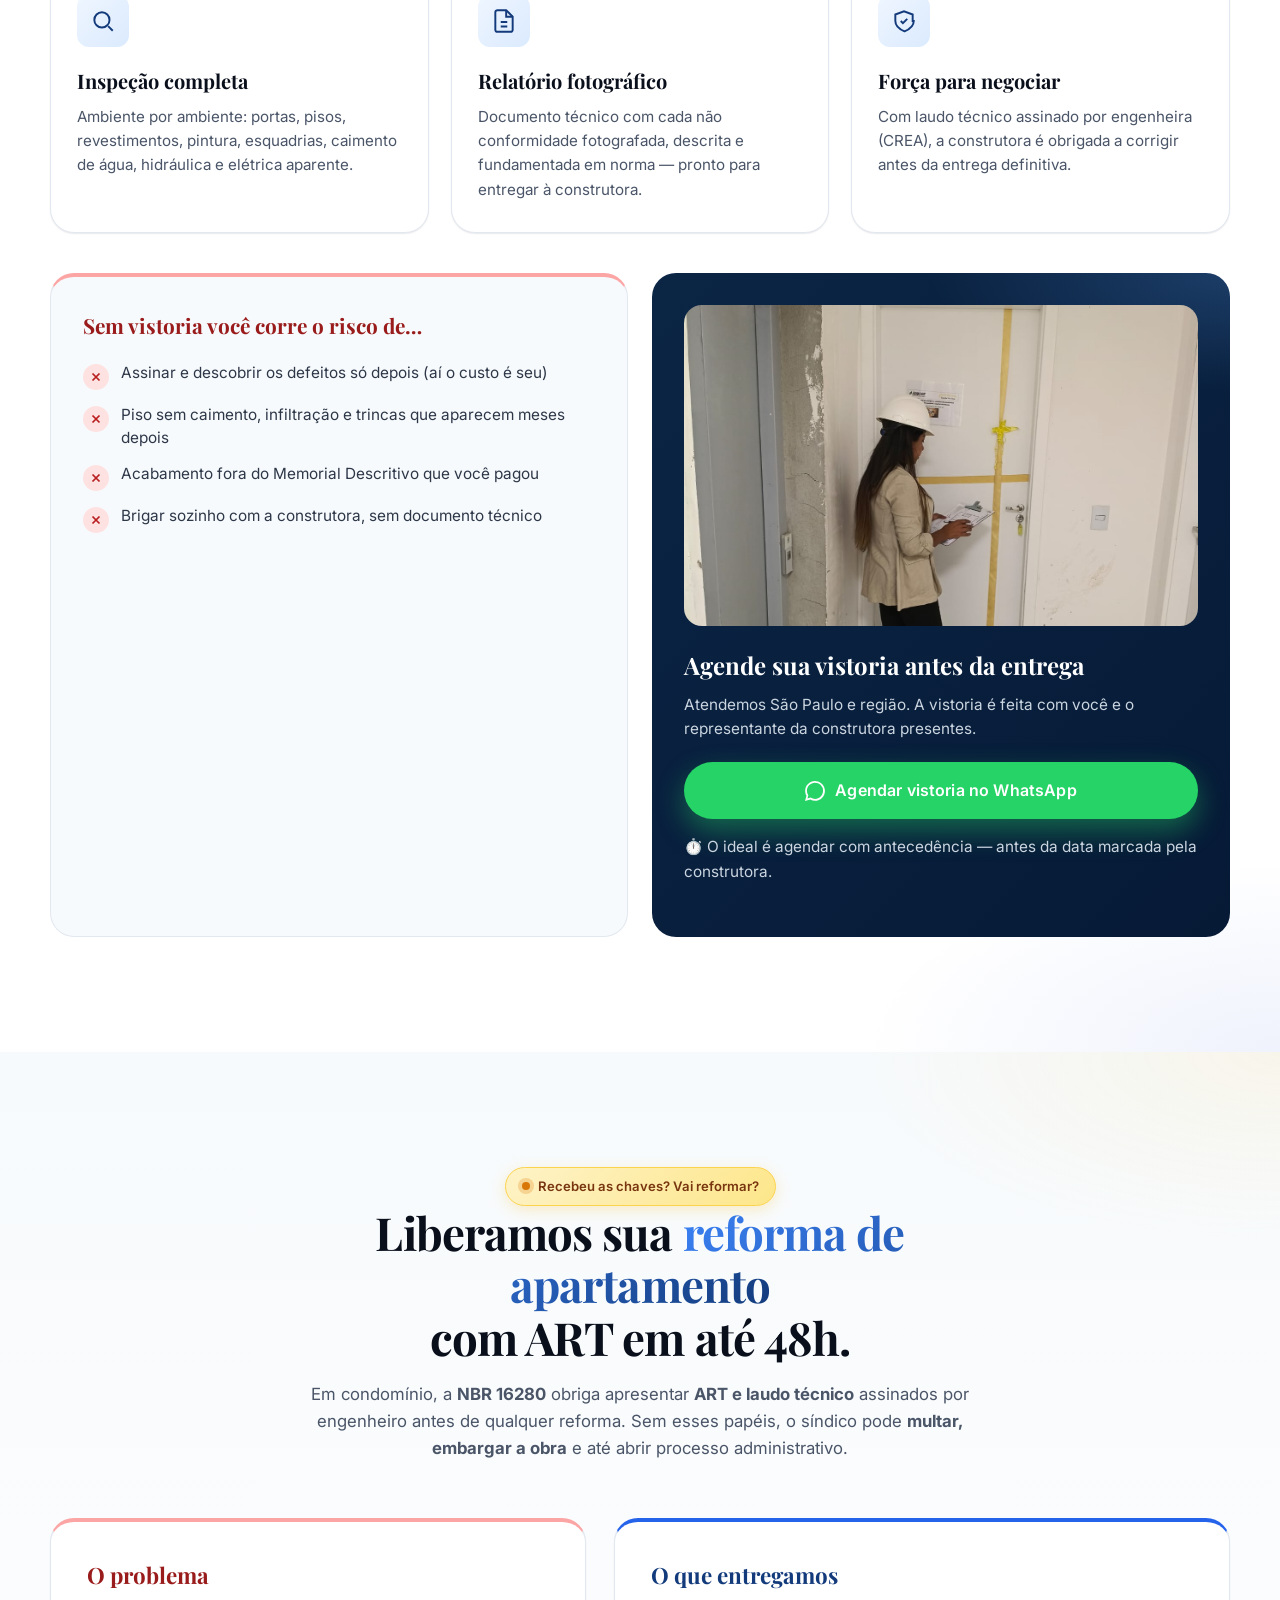
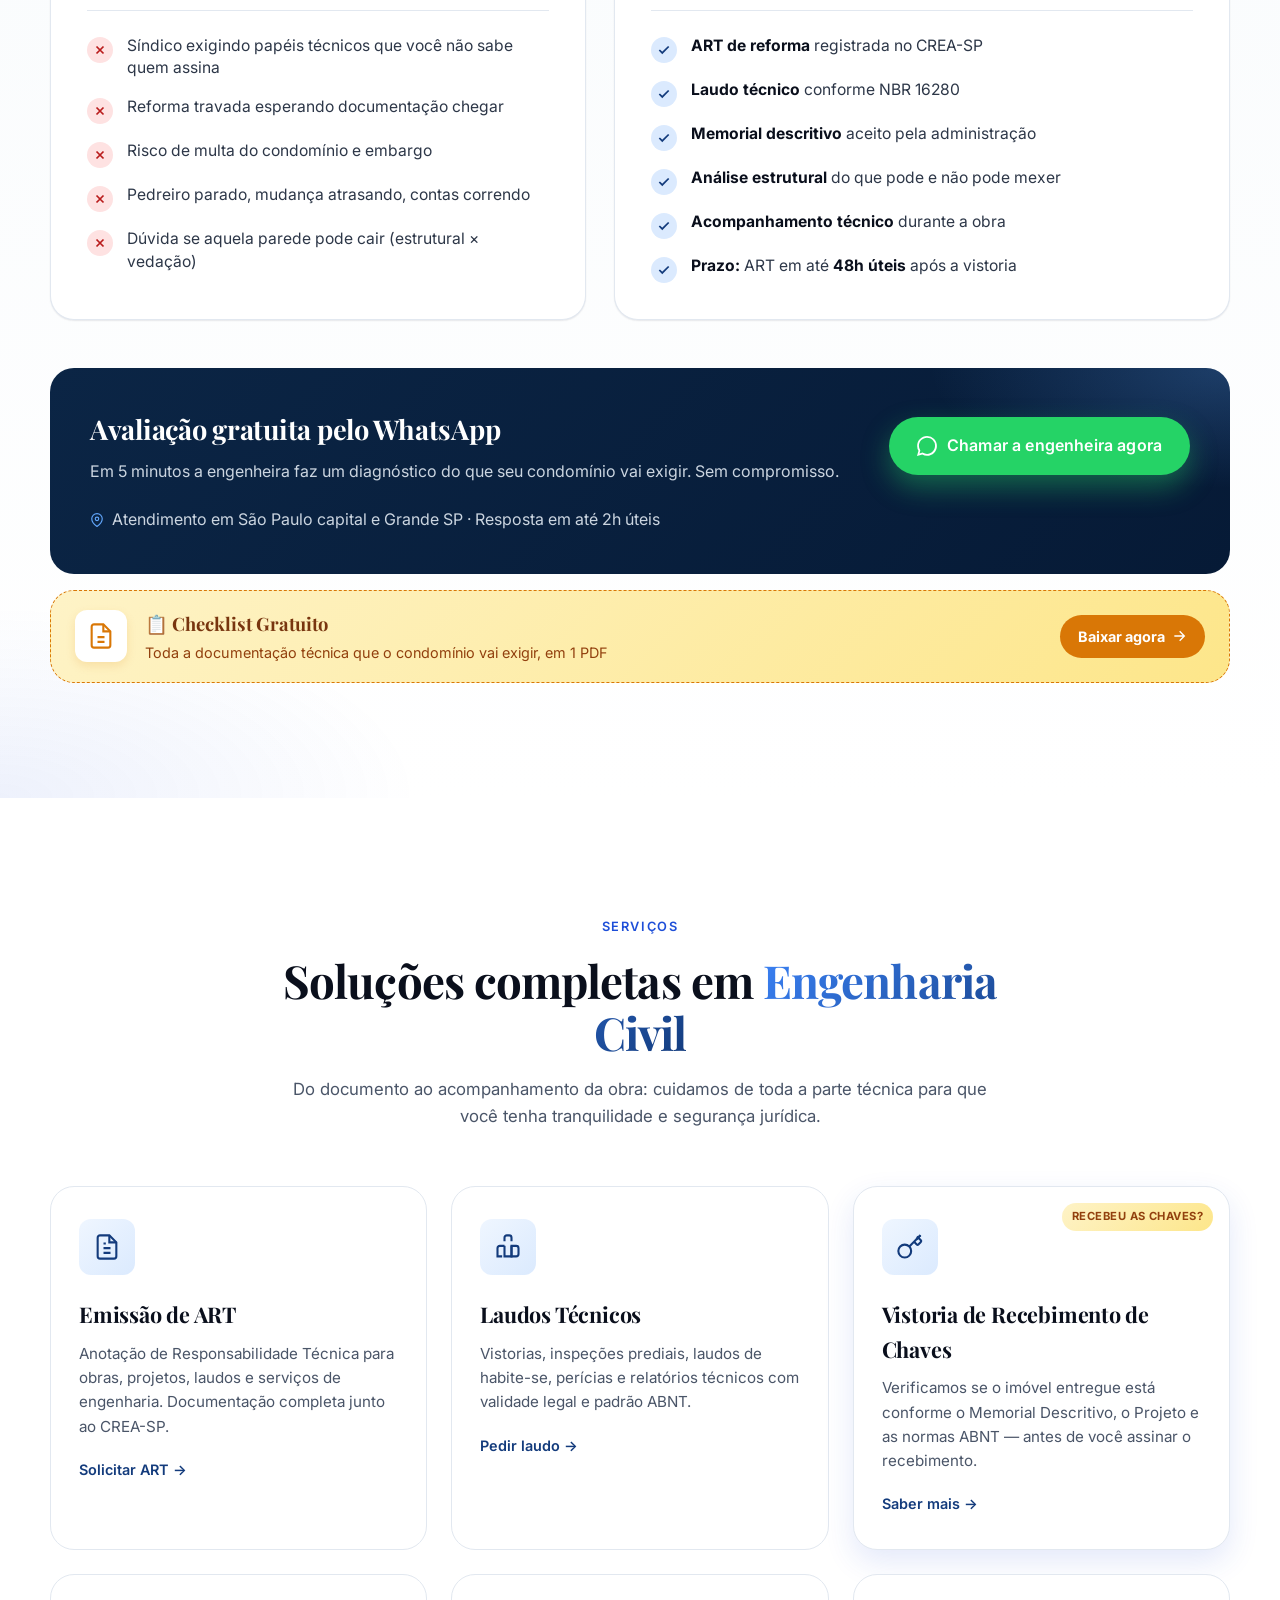
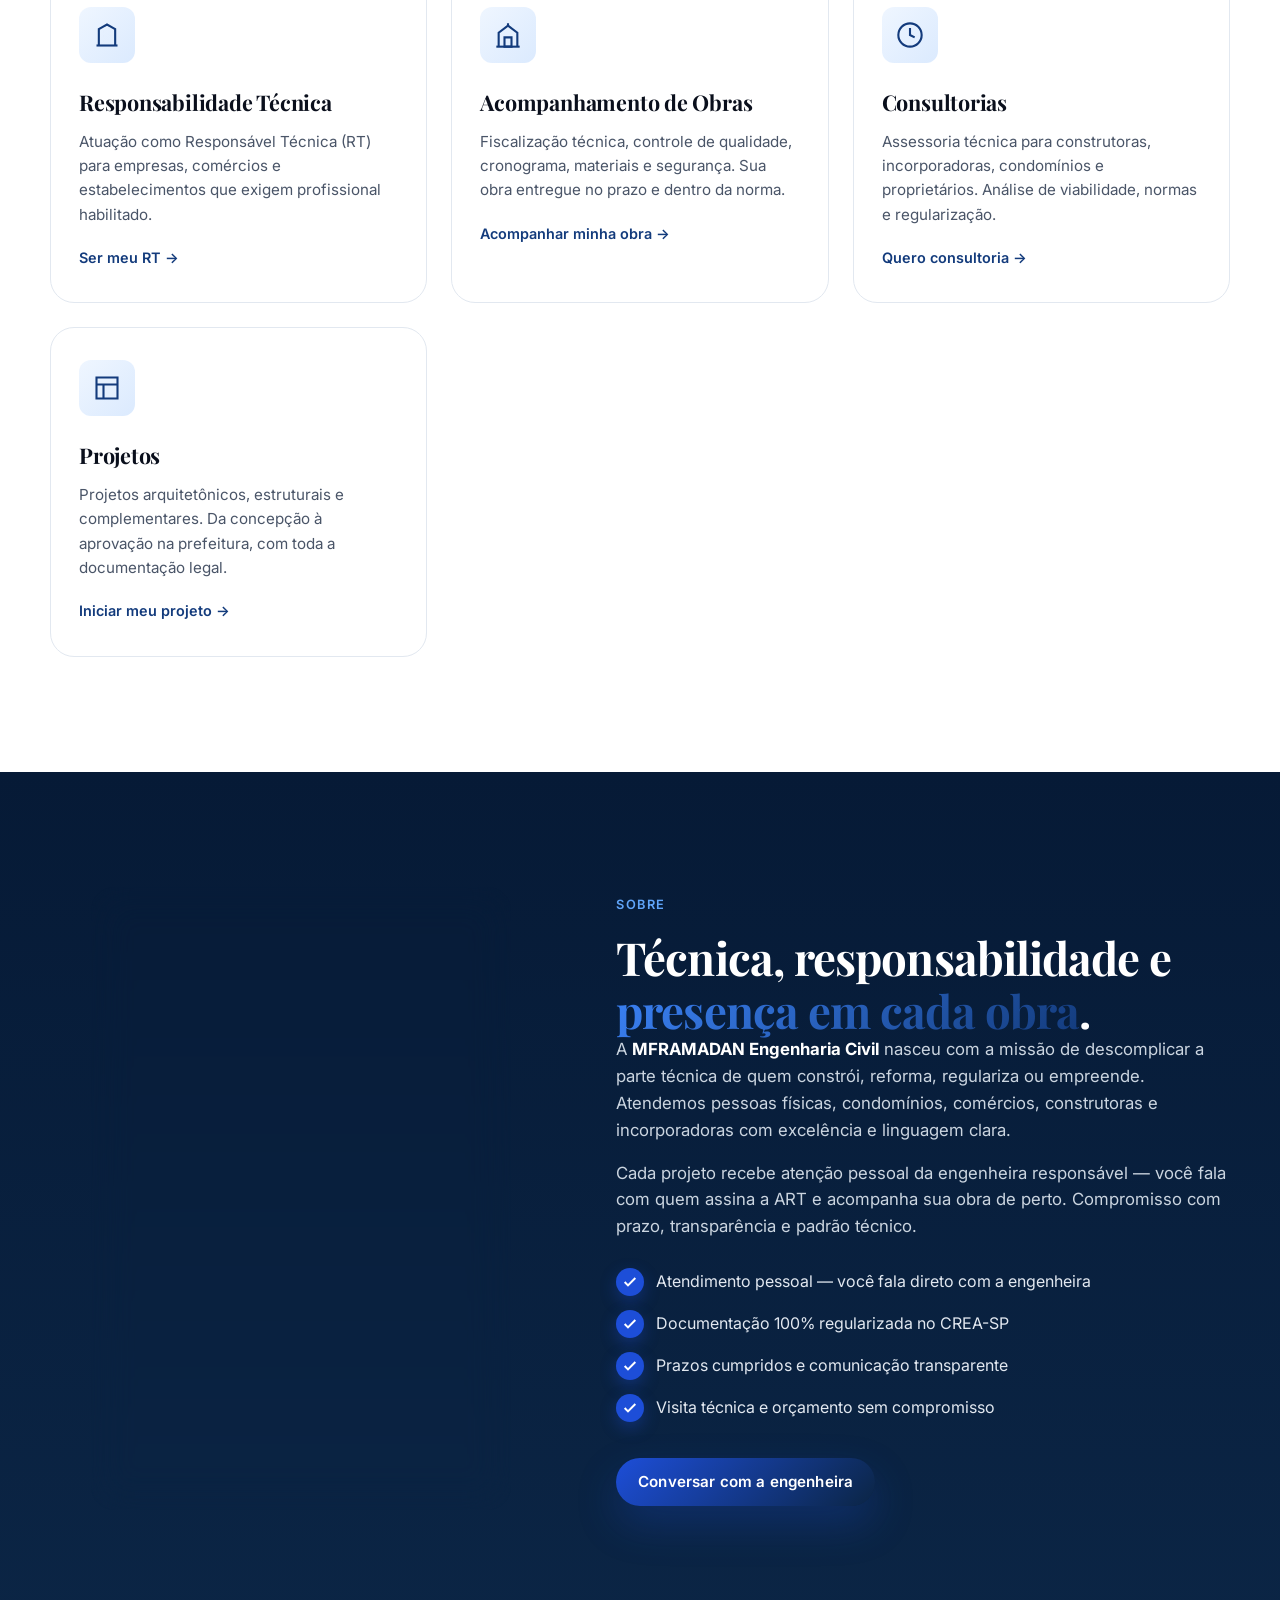
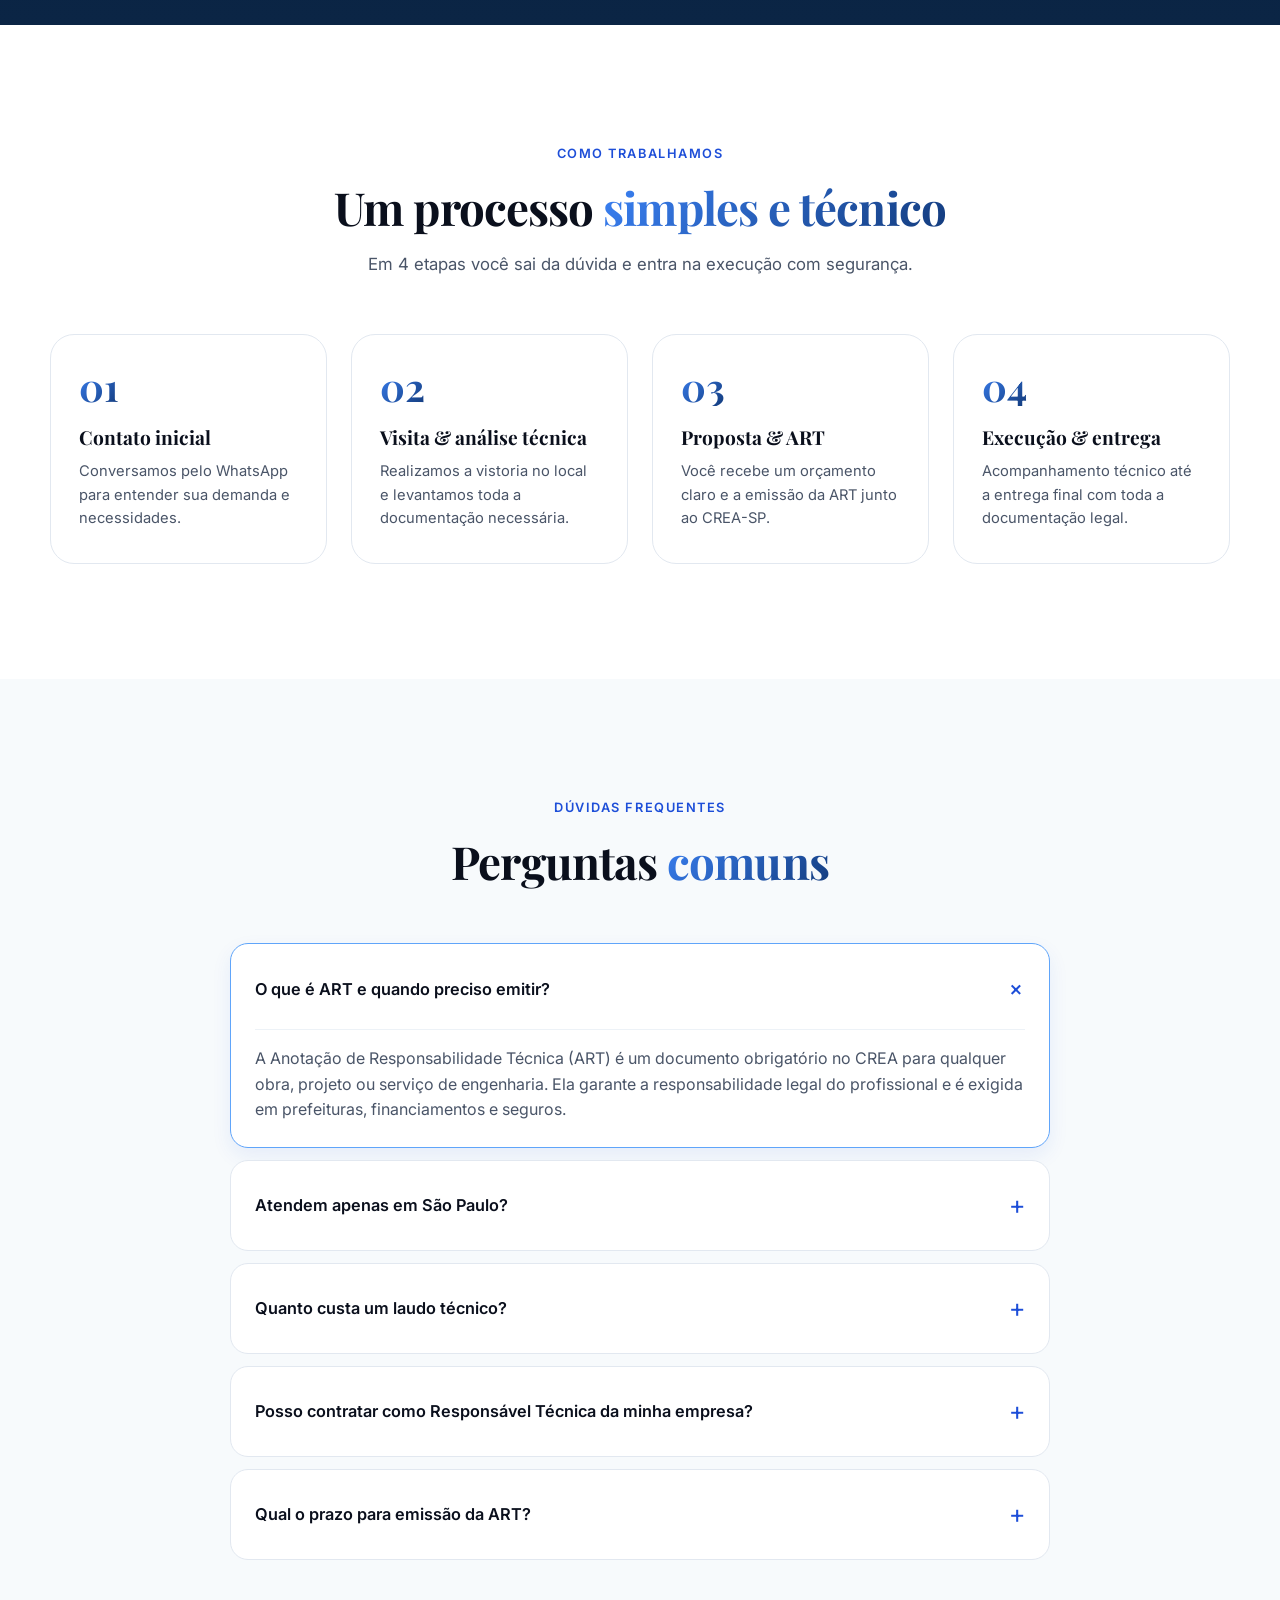
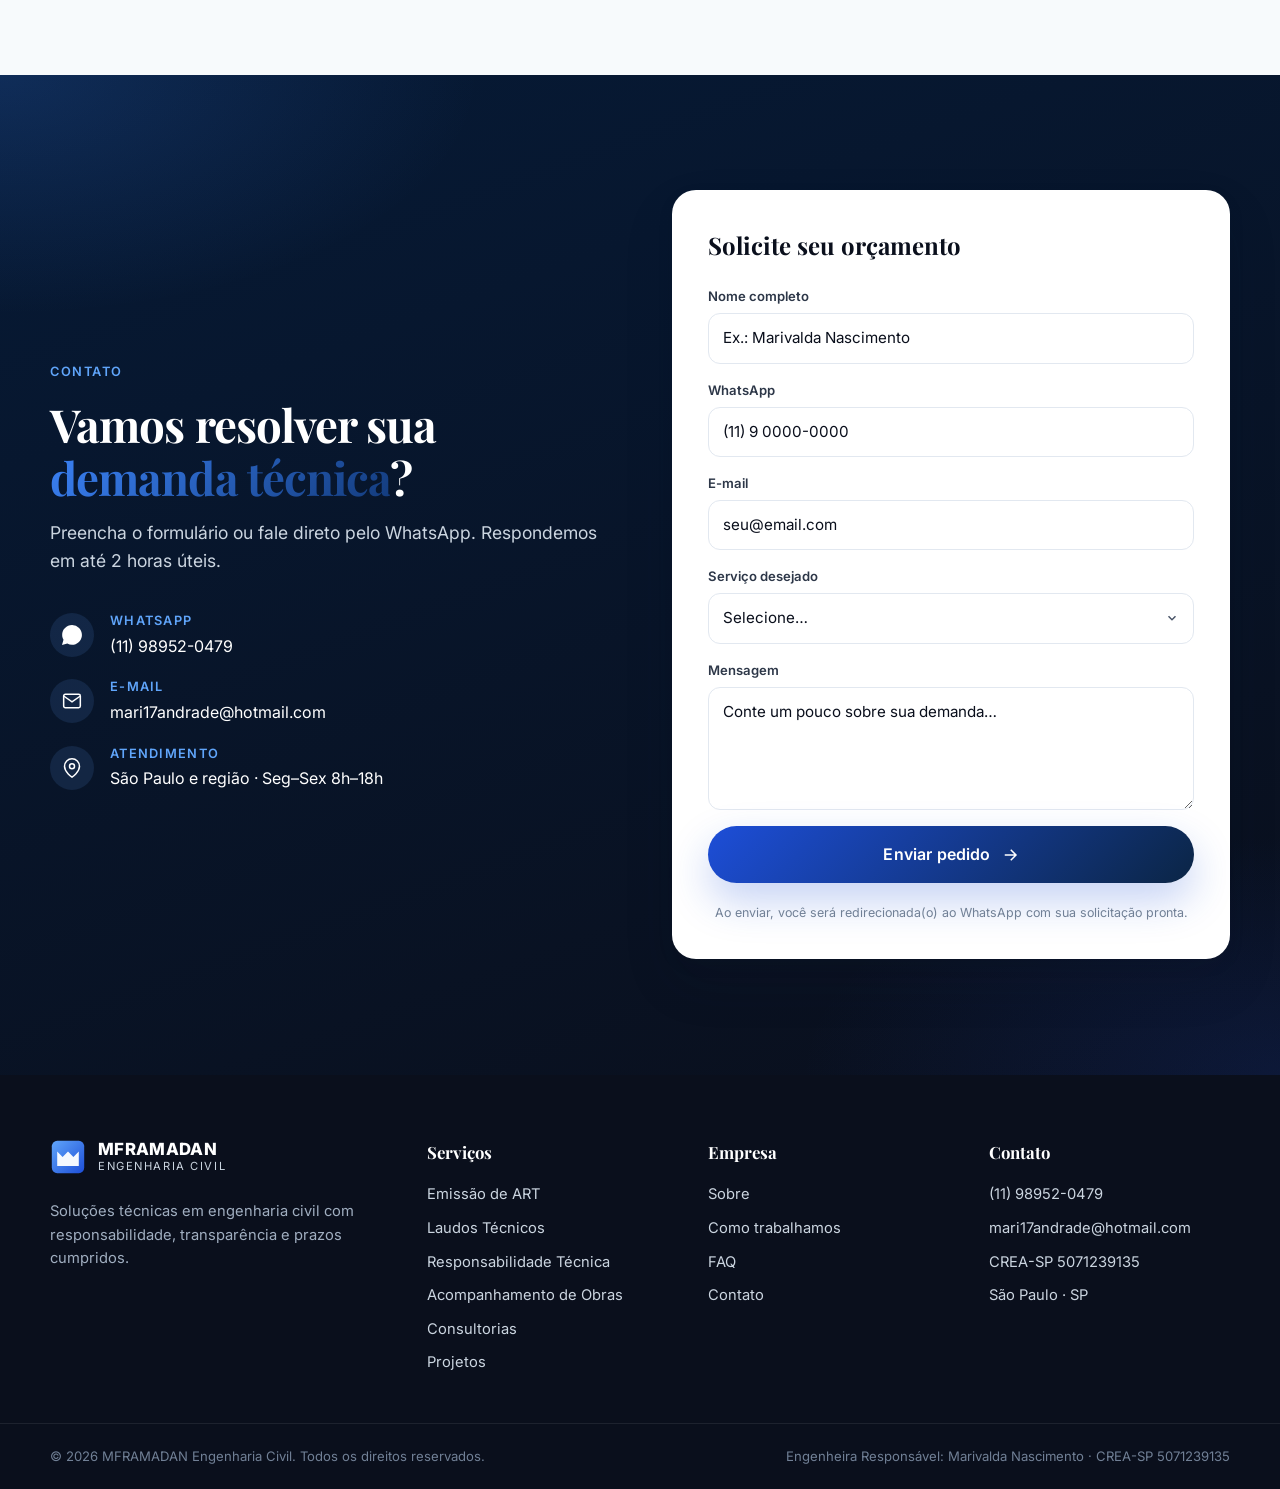
==== commit 8b167497: "feat(fotos): integra fotos reais da engenheira no site - Renomeia as 4 fotos do WhatsApp para nomes " ====
--- a/index.html
+++ b/index.html
@@ -139,6 +139,9 @@
             </svg>
             <span>MFRAMADAN</span>
           </div>
+          <img class="card-3d__photo" src="assets/images/engenheira/marivalda-hero.jpg"
+               alt="Eng. Marivalda Nascimento em vistoria de recebimento de chaves" loading="eager"
+               onerror="this.remove()" />
           <h3>Eng. Marivalda Nascimento</h3>
           <p class="card-3d__role">Engenheira Civil · CREA 5071239135</p>
 
@@ -226,6 +229,9 @@
           </ul>
         </div>
         <div class="vistoria__cta reveal">
+          <img class="vistoria__photo" src="assets/images/engenheira/marivalda-vistoria.jpg"
+               alt="Engenheira realizando vistoria técnica em apartamento" loading="lazy"
+               onerror="this.remove()" />
           <h3>Agende sua vistoria antes da entrega</h3>
           <p>Atendemos São Paulo e região. A vistoria é feita com você e o representante da construtora presentes.</p>
           <a href="https://wa.me/5511989520479?text=Olá%20Marivalda!%20Vou%20receber%20as%20chaves%20do%20meu%20apartamento%20e%20quero%20agendar%20uma%20vistoria%20técnica%20antes%20de%20assinar%20o%20recebimento."
@@ -491,7 +497,7 @@
     <div class="container about">
       <div class="about__media reveal">
         <div class="about__card">
-          <img class="about__photo" src="imagens/engenheira/marivalda.jpg" alt="Eng. Marivalda Nascimento" loading="lazy"
+          <img class="about__photo" src="assets/images/engenheira/marivalda-sobre.jpg" alt="Eng. Marivalda Nascimento em vistoria de apartamento" loading="lazy"
                onerror="this.remove()" />
           <div class="about__badge">
             <svg width="22" height="22" viewBox="0 0 24 24" fill="none" stroke="currentColor" stroke-width="2"><path d="M20 6 9 17l-5-5"/></svg>
--- a/css/styles.css
+++ b/css/styles.css
@@ -789,14 +789,32 @@
   border-radius: var(--r-full);
 }
 
-/* Foto da engenheira (some sozinha se o arquivo não existir) */
+/* Fotos da engenheira (somem sozinhas se o arquivo não existir) */
 .about__photo {
   width: 100%;
   aspect-ratio: 4 / 3;
   object-fit: cover;
+  object-position: center 20%;
   border-radius: var(--r-lg);
   margin-bottom: 24px;
   border: 1px solid rgba(255,255,255,.12);
+}
+.card-3d__photo {
+  width: 100%;
+  aspect-ratio: 3 / 2;
+  object-fit: cover;
+  object-position: center 25%;
+  border-radius: var(--r-lg);
+  margin: 4px 0 18px;
+  box-shadow: 0 10px 24px rgba(0,0,0,.25);
+}
+.vistoria__photo {
+  width: 100%;
+  aspect-ratio: 16 / 10;
+  object-fit: cover;
+  object-position: center 30%;
+  border-radius: var(--r-lg);
+  margin-bottom: 20px;
 }
 
 @media (max-width: 900px) {
